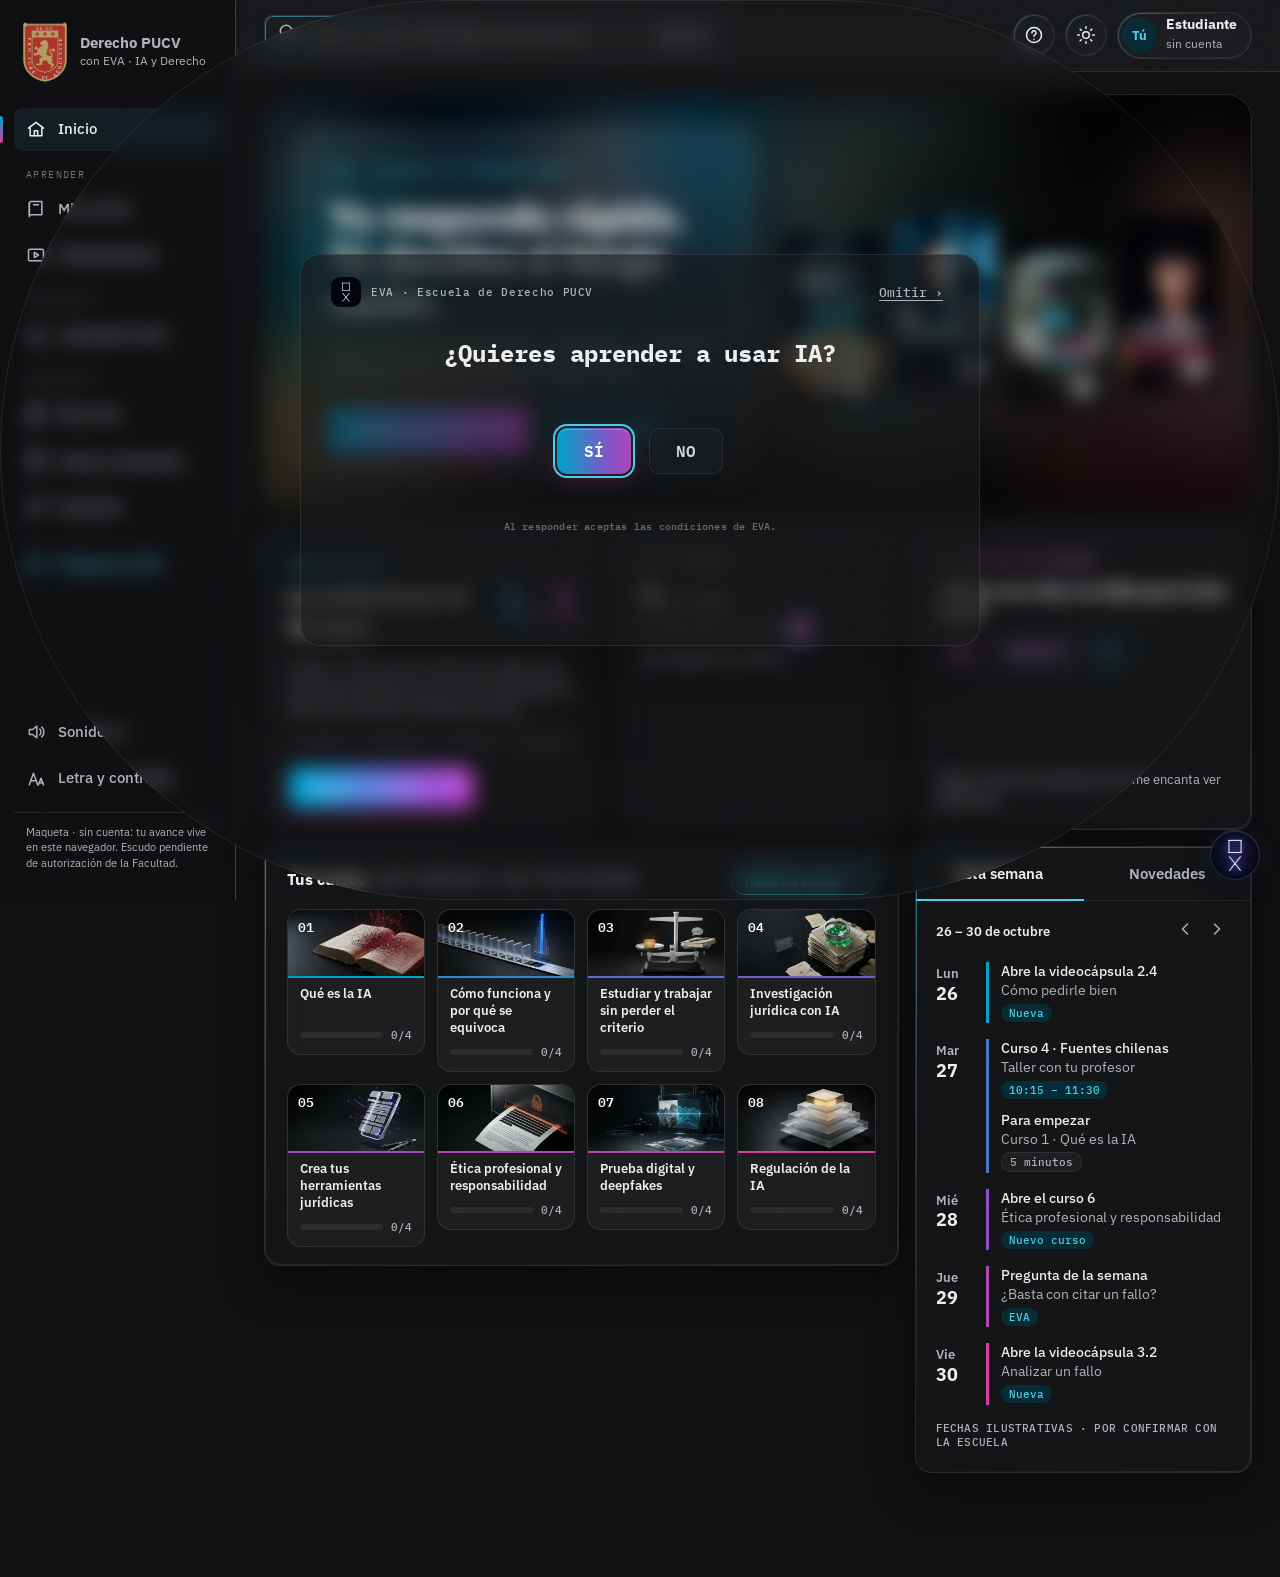
==== index.html @ 6c798682 "Bienvenidas para comparar: galletas y curso recomendado ?bv=galletas: «Aceptar todo» enorme, «Config" ====
<!doctype html>
<html lang="es" data-tema="oscuro">
<head>
<meta charset="utf-8">
<meta name="viewport" content="width=device-width, initial-scale=1">
<title>Derecho PUCV · Panel</title>
<link rel="preconnect" href="https://fonts.googleapis.com">
<link href="https://fonts.googleapis.com/css2?family=IBM+Plex+Sans:wght@400;500;600;700&family=IBM+Plex+Mono:wght@400;500;600&display=swap" rel="stylesheet">
<style>
/* Maqueta «Panel»: la estructura del dashboard de Figma (menú lateral, buscador, tarjetas, pestañas de módulos,
   semanas desplegables y panel de materiales) con la identidad de Derecho PUCV, sin cuentas ni fotos. */
:root {
  --fondo: #f3f3f1; --panel: #fff; --texto: #141414; --texto-2: #5f5f5c; --borde: #e2e1dc; --suave: #f6f6f4;
  --rojo: #a81916; --rojo-suave: #f7e8e7; --rojo-texto: #fff;
  --lateral: #a81916; --lateral-texto: #fff; --lateral-2: rgba(255,255,255,.72); --lateral-activo: rgba(255,255,255,.16);
  --verde: #2d7d46; --ambar: #b7790f; --sombra: 0 1px 2px rgba(0,0,0,.05), 0 2px 10px rgba(0,0,0,.04);
  --r: 10px; color-scheme: light;
  /* Muelles: efectos.js los reemplaza por curvas linear() calculadas; éstas son el respaldo. */
  --m-agil: cubic-bezier(.3,1.3,.5,1); --m-agil-t: .3s;
  --m-normal: cubic-bezier(.25,1.1,.4,1); --m-normal-t: .45s;
  --m-pesado: cubic-bezier(.2,.8,.2,1); --m-pesado-t: .6s;
}
:root[data-tema="oscuro"] {
  --fondo: #000; --panel: #0f0f0f; --texto: #f1f1ef; --texto-2: #a2a29e; --borde: #262624; --suave: #171716;
  --rojo: #e5594e; --rojo-suave: #2a1210; --rojo-texto: #000;
  --lateral: #0a0a0a; --lateral-texto: #f1f1ef; --lateral-2: #9d9d99; --lateral-activo: rgba(229,89,78,.16);
  --verde: #4fae6c; --ambar: #e0a53a; --sombra: none; color-scheme: dark;
}
* { box-sizing: border-box; }
html, body { margin: 0; }
body { background: var(--fondo); color: var(--texto); font: 15px/1.5 'IBM Plex Sans', system-ui, sans-serif; }
button, input { font: inherit; color: inherit; }
button { cursor: pointer; }
.mono { font-family: 'IBM Plex Mono', ui-monospace, monospace; }
:focus-visible { outline: 2px solid var(--rojo); outline-offset: 2px; }

/* ---------- Armazón ---------- */
.app { display: grid; grid-template-columns: 236px minmax(0, 1fr); min-height: 100vh; }
.lateral { position: sticky; top: 0; height: 100vh; background: var(--lateral); color: var(--lateral-texto);
  display: flex; flex-direction: column; padding: 22px 14px 18px; border-right: 1px solid var(--borde); }
.marca { display: flex; align-items: center; gap: 12px; padding: 0 8px 26px; text-decoration: none; color: inherit; }
.marca .esc { width: 46px; height: 60px; perspective: 300px; flex: none; }
.marca .esc svg { width: 100%; height: 100%; transition: transform var(--m-agil-t) var(--m-agil); overflow: visible; }
.marca b { display: block; font-size: 15px; line-height: 1.15; }
.marca span { font-size: 12px; color: var(--lateral-2); }
.trazo { stroke-dasharray: 1; stroke-dashoffset: 1; animation: trazar 1.6s cubic-bezier(.6,.1,.2,1) .1s forwards; }
.cruz-l { opacity: 0; animation: brota .5s ease-out forwards; }
.tren { stroke-dasharray: .07 .93; animation: corre 6s linear infinite; }
.iso-relleno { transform-box: fill-box; transform-origin: center; animation: aparece .7s cubic-bezier(.2,.8,.2,1) .9s both; }
.iso-brillo { animation: barre 8s ease-in-out 2.4s infinite; }
@keyframes aparece { from { opacity: 0; transform: scale(.94); } }
@keyframes barre { 0% { transform: skewX(-18deg) translateX(0); } 22%, 100% { transform: skewX(-18deg) translateX(1600px); } }
@keyframes trazar { to { stroke-dashoffset: 0; } }
@keyframes brota { from { opacity: 0; transform: scale(.4); } to { opacity: 1; transform: none; } }
@keyframes corre { from { stroke-dashoffset: 1; } to { stroke-dashoffset: 0; } }
.menu { list-style: none; margin: 0; padding: 0; display: grid; gap: 4px; }
.menu a { display: flex; align-items: center; gap: 12px; padding: 10px 12px; border-radius: 8px; color: var(--lateral-2);
  text-decoration: none; font-weight: 500; position: relative; transition: background .15s, color .15s; }
.menu a:hover { color: var(--lateral-texto); background: var(--lateral-activo); }
.menu a[aria-current="page"] { color: var(--lateral-texto); background: var(--lateral-activo); }
.menu a[aria-current="page"]::before { content: ''; position: absolute; left: -14px; top: 8px; bottom: 8px; width: 3px; border-radius: 0 3px 3px 0; background: var(--lateral-texto); }
:root[data-tema="oscuro"] .menu a[aria-current="page"]::before { background: var(--rojo); }
.menu svg, .icono { width: 20px; height: 20px; flex: none; }
.lateral .abajo { margin-top: auto; display: grid; gap: 4px; }
.nota-lat { font-size: 11px; line-height: 1.4; color: var(--lateral-2); padding: 12px 12px 0; border-top: 1px solid rgba(255,255,255,.18); margin-top: 8px; }
:root[data-tema="oscuro"] .nota-lat { border-color: var(--borde); }

.cabecera { position: sticky; top: 0; z-index: 5; display: flex; align-items: center; gap: 14px; height: 72px; padding: 0 28px;
  background: var(--panel); border-bottom: 1px solid var(--borde); }
.buscador { flex: 1; max-width: 460px; display: flex; align-items: center; gap: 10px; background: var(--suave);
  border: 1px solid var(--borde); border-radius: 8px; padding: 0 12px; height: 42px; color: var(--texto-2); }
.buscador input { border: 0; background: none; outline: none; flex: 1; min-width: 0; color: var(--texto); }
.buscador kbd { font: 500 11px 'IBM Plex Mono', monospace; border: 1px solid var(--borde); border-radius: 4px; padding: 1px 6px; }
.cabecera .der { margin-left: auto; display: flex; align-items: center; gap: 10px; }
.redondo { width: 42px; height: 42px; border-radius: 50%; border: 1px solid var(--borde); background: var(--panel);
  display: grid; place-items: center; transition: border-color .15s, transform var(--m-agil-t) var(--m-agil); }
.redondo:hover { border-color: var(--texto-2); transform: translateY(-1px); }
.perfil { display: flex; align-items: center; gap: 10px; padding: 4px 14px 4px 4px; border-radius: 999px; border: 1px solid var(--borde); background: var(--panel); }
.perfil .ini { width: 34px; height: 34px; border-radius: 50%; background: var(--rojo-suave); color: var(--rojo); display: grid; place-items: center; font-weight: 700; font-size: 13px; }
.perfil b { display: block; font-size: 14px; line-height: 1.1; }
.perfil small { color: var(--texto-2); font-size: 12px; }
.solo-tel { display: none; }

main { min-width: 0; }
.vista { padding: 22px 28px 32px; }
@keyframes entra { from { opacity: 0; transform: translateY(8px) scale(.96); } }
.titulo { display: flex; align-items: flex-end; gap: 16px; flex-wrap: wrap; margin-bottom: 18px; }
.titulo h1 { margin: 0; font-size: 26px; line-height: 1.2; letter-spacing: -.01em; }
.titulo p { margin: 2px 0 0; color: var(--texto-2); }
.titulo .acciones { margin-left: auto; display: flex; gap: 10px; flex-wrap: wrap; }

.btn { display: inline-flex; align-items: center; gap: 8px; height: 40px; padding: 0 16px; border-radius: 8px; border: 1px solid var(--borde);
  background: var(--panel); font-weight: 600; font-size: 14px; text-decoration: none; color: var(--texto); transition: transform var(--m-agil-t) var(--m-agil), background .15s, border-color .15s; }
.btn:hover { transform: translateY(-1px); border-color: var(--texto-2); }
.btn.lleno { background: var(--rojo); border-color: var(--rojo); color: var(--rojo-texto); }
.btn.suave { background: var(--rojo-suave); border-color: transparent; color: var(--rojo); }
.btn.ancho { width: 100%; justify-content: center; }
.btn .flecha { transition: transform var(--m-agil-t) var(--m-agil); }
.btn:hover .flecha { transform: translateX(3px); }

.caja { background: var(--panel); border: 1px solid var(--borde); border-radius: var(--r); box-shadow: var(--sombra); min-width: 0; }
.caja h2 { margin: 0; font-size: 16px; }
.muestra { font: 500 11px 'IBM Plex Mono', monospace; color: var(--texto-2); letter-spacing: .02em; }

/* ---------- Inicio ---------- */
.tablero { display: grid; gap: 18px; grid-template-columns: repeat(2, minmax(0, 1fr)) minmax(0, 1.45fr) 330px; }
.dato { padding: 16px 20px; display: flex; align-items: center; justify-content: space-between; gap: 12px; }
.dato .n { font-size: 30px; font-weight: 700; line-height: 1.1; font-variant-numeric: tabular-nums; }
.dato .n small { font-size: 16px; color: var(--texto-2); font-weight: 500; }
.dato .l { color: var(--texto-2); font-size: 13px; }
.dato .ic { width: 48px; height: 48px; border-radius: 12px; background: var(--rojo-suave); color: var(--rojo); display: grid; place-items: center; }
.dato .ic svg { width: 24px; height: 24px; }
.sigues { grid-column: 3; grid-row: 1 / 3; padding: 22px 24px; display: grid; grid-template-columns: minmax(0, 1fr) auto; gap: 6px 18px; align-content: start; }
.sigues .eti { font: 600 12px 'IBM Plex Mono', monospace; color: var(--rojo); text-transform: uppercase; letter-spacing: .06em; }
.sigues h2 { font-size: 20px; margin: 2px 0; }
.sigues p { margin: 6px 0 0; color: var(--texto-2); font-size: 14px; grid-column: 1 / -1; }
.sigues .num { grid-column: 2; grid-row: 1 / 3; font: 600 58px/1 'IBM Plex Mono', monospace; color: var(--rojo); letter-spacing: -.04em; align-self: center; }
.pasos-mod { grid-column: 1 / -1; display: flex; gap: 6px; margin: 14px 0 16px; }
.pasos-mod i { flex: 1; height: 6px; border-radius: 3px; background: var(--borde); position: relative; overflow: hidden; }
.pasos-mod i.ok::after, .pasos-mod i.va::after { content: ''; position: absolute; inset: 0; background: var(--rojo); transform-origin: left; animation: llena .8s ease-out both; }
.pasos-mod i.va::after { right: 55%; }
@keyframes llena { from { transform: scaleX(0); } }
.sigues .btn { grid-column: 1 / -1; justify-self: start; }
.avance { grid-column: 1 / 4; padding: 16px 22px 18px; }
.avance header, .semana header { display: flex; align-items: center; gap: 12px; margin-bottom: 14px; }
.selector { margin-left: auto; height: 32px; border-radius: 999px; border: 1px solid var(--rojo); color: var(--rojo); background: none; padding: 0 12px; font-size: 13px; font-weight: 600; }
.barras { list-style: none; margin: 0; padding: 0; display: grid; gap: 7px; }
.barras li { display: grid; grid-template-columns: 26px minmax(0, 1fr) minmax(120px, 1.1fr) 42px; gap: 12px; align-items: center; font-size: 14px; }
.chip-n { width: 24px; height: 24px; border-radius: 6px; display: grid; place-items: center; font: 600 12px 'IBM Plex Mono', monospace; color: #fff; }
.barras .t { white-space: nowrap; overflow: hidden; text-overflow: ellipsis; }
.pista { height: 10px; border-radius: 5px; background: var(--suave); border: 1px solid var(--borde); overflow: hidden; }
.pista b { display: block; height: 100%; width: 0; background: var(--rojo); border-radius: 5px; transition: width var(--m-pesado-t) var(--m-pesado); }
.barras .v { text-align: right; color: var(--texto-2); font: 500 13px 'IBM Plex Mono', monospace; }
.semana { grid-column: 4; grid-row: 1 / 4; padding: 0 0 12px; display: flex; flex-direction: column; }
.pestanas { display: flex; border-bottom: 1px solid var(--borde); position: relative; }
.pestanas button { flex: 1; border: 0; background: none; padding: 16px 8px 14px; font-weight: 600; color: var(--texto-2); }
.pestanas button[aria-selected="true"] { color: var(--texto); }
.pestanas .raya { position: absolute; bottom: -1px; height: 2px; background: var(--rojo); }
.semana header { padding: 14px 20px 0; margin: 0; font-size: 13px; font-weight: 600; }
.semana header .flechas { margin-left: auto; display: flex; gap: 4px; }
.semana header .flechas button { border: 0; background: none; padding: 4px; border-radius: 6px; color: var(--texto-2); }
.dias { list-style: none; margin: 8px 0 0; padding: 0 20px; display: grid; gap: 4px; }
.dias > li { display: grid; grid-template-columns: 40px minmax(0, 1fr); gap: 10px; padding: 6px 0; }
.dias .d { font-weight: 600; font-size: 13px; color: var(--texto-2); padding-top: 2px; }
.dias .d b { display: block; font-size: 18px; color: var(--texto); line-height: 1.1; }
.dias ul { list-style: none; margin: 0; padding: 0 0 0 12px; border-left: 3px solid var(--c, var(--borde)); display: grid; gap: 10px; }
.dias ul p { margin: 0; font-size: 14px; line-height: 1.35; font-weight: 500; }
.pild { display: inline-block; margin-top: 4px; font: 500 11px 'IBM Plex Mono', monospace; padding: 2px 8px; border-radius: 999px; background: var(--rojo-suave); color: var(--rojo); }
.pild.gris { background: var(--suave); color: var(--texto-2); border: 1px solid var(--borde); }
.semana .muestra { padding: 10px 20px 0; margin-top: auto; }

/* ---------- Cursos ---------- */
.barra-herr { display: flex; gap: 10px; flex-wrap: wrap; align-items: center; margin-bottom: 16px; }
.barra-herr .buscador { margin-left: auto; max-width: 300px; background: var(--panel); }
.desplegable { position: relative; }
.lista-cursos { position: absolute; z-index: 9; top: 46px; left: 0; width: min(420px, 86vw); padding: 6px; list-style: none; margin: 0;
  background: var(--panel); border: 1px solid var(--borde); border-radius: var(--r); box-shadow: 0 12px 30px rgba(0,0,0,.14); }
.lista-cursos[hidden] { display: none; }
.lista-cursos button { width: 100%; display: flex; gap: 10px; align-items: center; text-align: left; border: 0; background: none; padding: 8px 10px; border-radius: 6px; font-size: 14px; }
.lista-cursos button:hover, .lista-cursos button[aria-current="true"] { background: var(--suave); }
.progreso { height: 22px; border-radius: 11px; background: var(--borde); overflow: hidden; margin-bottom: 20px; }
.progreso b { display: flex; align-items: center; height: 100%; padding-left: 10px; background: var(--rojo); color: var(--rojo-texto); font: 600 12px 'IBM Plex Mono', monospace;
  min-width: 46px; border-radius: 11px; transition: width var(--m-normal-t) var(--m-normal); }
.curso { display: grid; grid-template-columns: minmax(0, 1fr) 340px; gap: 18px; align-items: start; }
.mods { display: grid; grid-template-columns: repeat(4, minmax(0, 1fr)); gap: 12px; margin-bottom: 14px; }
.mods button { height: 46px; border-radius: 8px; border: 1px solid var(--borde); background: var(--panel); font-weight: 600; color: var(--texto); box-shadow: var(--sombra);
  transition: background .15s, color .15s, transform var(--m-agil-t) var(--m-agil); white-space: nowrap; overflow: hidden; text-overflow: ellipsis; padding: 0 10px; }
.mods button:hover { transform: translateY(-1px); }
.mods button[aria-selected="true"] { background: var(--rojo); border-color: var(--rojo); color: var(--rojo-texto); }
.mods button .hecho { margin-left: 6px; }
.sesiones { display: grid; gap: 12px; }
.sesion { background: var(--panel); border: 1px solid var(--borde); border-radius: var(--r); overflow: hidden; }
.sesion > button { width: 100%; display: flex; align-items: center; gap: 12px; border: 0; background: none; padding: 14px 18px; text-align: left; font-weight: 600; font-size: 15px; }
.sesion > button .ch { margin-left: auto; transition: transform var(--m-agil-t) var(--m-agil); color: var(--texto-2); }
.sesion.abierta > button .ch { transform: rotate(180deg); }
.sesion > button .nro { font: 600 12px 'IBM Plex Mono', monospace; color: var(--texto-2); }
.cuerpo { display: grid; grid-template-rows: 0fr; transition: grid-template-rows var(--m-pesado-t) var(--m-pesado); }
.sesion.abierta .cuerpo { grid-template-rows: 1fr; }
.cuerpo > div { overflow: hidden; }
.cuerpo .in { padding: 4px 18px 18px; border-top: 1px solid var(--borde); opacity: 0; transform: translateY(-8px);
  transition: opacity .15s, transform var(--m-normal-t) var(--m-normal); }
.sesion.abierta .cuerpo .in { opacity: 1; transform: none; transition-delay: .05s; }
.cuerpo h3 { font-size: 14px; margin: 14px 0 4px; }
.cuerpo p, .cuerpo li { font-size: 14px; color: var(--texto); margin: 0; }
.cuerpo ul { margin: 4px 0 0; padding-left: 20px; display: grid; gap: 3px; }
.cuerpo .pie-ses { display: flex; gap: 16px; margin-top: 16px; font-size: 13px; }
.cuerpo .pie-ses a { color: var(--rojo); font-weight: 600; text-decoration: none; display: inline-flex; gap: 6px; align-items: center; }
.lado { position: sticky; top: 92px; }
.lado .cont { padding: 18px 20px 20px; }
.lado h3 { font-size: 14px; margin: 0 0 6px; }
.lado ul { margin: 0 0 16px; padding-left: 18px; font-size: 14px; display: grid; gap: 4px; }
.lado ul a { color: var(--texto); text-decoration: underline; text-decoration-color: var(--rojo); text-underline-offset: 3px; }
.lado .btns { display: grid; gap: 10px; margin-top: 4px; }
.checks { list-style: none; margin: 0; padding: 0; display: grid; gap: 8px; }
.checks label { display: flex; gap: 12px; align-items: flex-start; padding: 10px 12px; border: 1px solid var(--borde); border-radius: 8px; cursor: pointer; font-size: 14px; transition: border-color .15s, background .15s; }
.checks input { appearance: none; width: 20px; height: 20px; border: 2px solid var(--texto-2); border-radius: 5px; flex: none; margin: 1px 0 0; display: grid; place-items: center; transition: background .15s, border-color .15s; }
.checks input:checked { background: var(--rojo); border-color: var(--rojo); }
.checks input:checked::after { content: ''; width: 5px; height: 10px; border: solid var(--rojo-texto); border-width: 0 2px 2px 0; transform: rotate(45deg) translate(-1px, -1px); }
.checks label:has(input:checked) { background: var(--rojo-suave); border-color: transparent; }
.checks input.pulso { animation: pulso var(--m-agil-t) var(--m-agil); }
@keyframes pulso { from { transform: scale(.55); } }
.checks small { display: block; color: var(--texto-2); font-size: 12px; }

/* ---------- Videocápsulas ---------- */
.filtros { display: flex; gap: 8px; flex-wrap: wrap; margin-bottom: 18px; }
.filtros button { height: 34px; padding: 0 14px; border-radius: 999px; border: 1px solid var(--borde); background: var(--panel); font-size: 13px; font-weight: 600; }
.filtros button[aria-pressed="true"] { background: var(--texto); color: var(--fondo); border-color: var(--texto); }
.rejilla { display: grid; grid-template-columns: repeat(auto-fill, minmax(230px, 1fr)); gap: 18px; }
.video { overflow: hidden; transition: transform var(--m-agil-t) var(--m-agil), box-shadow .2s; text-decoration: none; color: inherit; display: block; }
.video:hover { transform: translateY(-3px); box-shadow: 0 10px 24px rgba(0,0,0,.08); }
.mini { aspect-ratio: 16 / 9; background: #121212; color: #fff; position: relative; overflow: hidden; display: grid; place-items: center; }
.mini .gr { position: absolute; inset: 0; background-image: linear-gradient(rgba(255,255,255,.06) 1px, transparent 1px), linear-gradient(90deg, rgba(255,255,255,.06) 1px, transparent 1px); background-size: 22px 22px; }
.mini .k { font: 600 46px/1 'IBM Plex Mono', monospace; letter-spacing: -.04em; position: relative; }
.mini .linea { position: absolute; left: 0; right: 0; bottom: 0; height: 5px; }
.mini .dur { position: absolute; right: 10px; bottom: 12px; font: 500 11px 'IBM Plex Mono', monospace; background: rgba(0,0,0,.6); padding: 1px 6px; border-radius: 4px; }
.mini .play { position: absolute; left: 12px; bottom: 12px; width: 30px; height: 30px; border-radius: 50%; background: #fff; color: #111; display: grid; place-items: center; transition: transform .2s; }
.video:hover .play { transform: scale(1.12); }
.mini .visto { position: absolute; top: 10px; left: 10px; font: 600 11px 'IBM Plex Mono', monospace; background: var(--verde); padding: 2px 8px; border-radius: 999px; }
.video .info { padding: 12px 14px 14px; }
.video .info b { display: block; font-size: 14px; line-height: 1.35; }
.video .info span { font-size: 12px; color: var(--texto-2); }

/* ---------- Docentes ---------- */
.seccion-datos { display: grid; grid-template-columns: repeat(3, minmax(0, 1fr)); gap: 10px; margin-bottom: 16px; }
.seccion-datos div { border: 1px solid var(--borde); border-radius: 8px; padding: 10px 12px; }
.seccion-datos b { display: block; font-size: 22px; line-height: 1.1; }
.seccion-datos span { font-size: 12px; color: var(--texto-2); }
.tabla { width: 100%; border-collapse: collapse; font-size: 13px; }
.tabla th { text-align: left; font-weight: 600; color: var(--texto-2); font-size: 12px; padding: 0 0 6px; }
.tabla td { padding: 8px 0; border-top: 1px solid var(--borde); vertical-align: middle; }
.tabla td + td { padding-left: 12px; }
.tabla .pista { height: 8px; width: 100%; }
.estado { font: 600 11px 'IBM Plex Mono', monospace; padding: 2px 8px; border-radius: 999px; white-space: nowrap; }
.estado.ok { background: rgba(45,125,70,.12); color: var(--verde); }
.estado.lento { background: rgba(183,121,15,.14); color: var(--ambar); }

/* ---------- EVA ---------- */
.chat { display: grid; grid-template-columns: 300px minmax(0, 1fr); height: calc(100vh - 72px - 26px - 40px - 82px); min-height: 520px; overflow: hidden; }
.conv-lista { border-right: 1px solid var(--borde); padding: 16px 12px; overflow: auto; }
.conv-lista h2 { font-size: 13px; color: var(--texto-2); margin: 4px 8px 10px; text-transform: uppercase; letter-spacing: .06em; }
.conv-lista button { width: 100%; text-align: left; border: 0; background: none; padding: 10px; border-radius: 8px; display: grid; grid-template-columns: auto minmax(0, 1fr); gap: 10px; align-items: center; font-size: 14px; }
.conv-lista button:hover, .conv-lista button[aria-current="true"] { background: var(--suave); }
.semaf { width: 10px; height: 10px; border-radius: 50%; }
.conv { display: flex; flex-direction: column; min-width: 0; }
.conv header { display: flex; align-items: center; gap: 12px; padding: 14px 20px; border-bottom: 1px solid var(--borde); }
.eva-sello { width: 40px; height: 40px; border-radius: 10px; background: var(--texto); color: var(--fondo); display: grid; place-items: center; font: 600 13px 'IBM Plex Mono', monospace; letter-spacing: .04em; flex: none; }
.conv header b { display: block; }
.conv header small { color: var(--texto-2); font-size: 12px; }
.conv header .vivo { width: 8px; height: 8px; border-radius: 50%; background: var(--verde); display: inline-block; margin-right: 6px; animation: late 2s ease-in-out infinite; }
@keyframes late { 50% { opacity: .3; } }
.mensajes { flex: 1; overflow: auto; padding: 22px; display: flex; flex-direction: column; gap: 14px; background: var(--suave); }
.msj { max-width: 74%; padding: 12px 16px; border-radius: 14px; font-size: 14px; animation: entra var(--m-agil-t) var(--m-agil); transform-origin: left bottom; }
.msj.yo { transform-origin: right bottom; }
.msj.yo { align-self: flex-end; background: var(--rojo); color: var(--rojo-texto); border-bottom-right-radius: 4px; }
.msj.eva { align-self: flex-start; background: var(--panel); border: 1px solid var(--borde); border-bottom-left-radius: 4px; }
.msj p { margin: 0; }
.veredicto { display: inline-flex; align-items: center; gap: 6px; font: 600 12px 'IBM Plex Mono', monospace; padding: 3px 10px; border-radius: 999px; margin-bottom: 8px; color: #fff; }
.ojo { margin-top: 8px !important; font-size: 13px; color: var(--texto-2); border-top: 1px dashed var(--borde); padding-top: 8px; }
.escribe { display: inline-flex; gap: 4px; }
.escribe i { width: 6px; height: 6px; border-radius: 50%; background: var(--texto-2); animation: late 1s infinite; }
.escribe i:nth-child(2) { animation-delay: .15s; } .escribe i:nth-child(3) { animation-delay: .3s; }
.enviar { display: flex; gap: 10px; padding: 14px 20px; border-top: 1px solid var(--borde); }
.enviar input { flex: 1; min-width: 0; height: 44px; border: 1px solid var(--borde); border-radius: 8px; padding: 0 14px; background: var(--suave); }
.enviar .btn { height: 44px; }

/* ---------- Paletas alternativas del modo claro (?paleta=tinta|noche|marfil|blanco); «vino» es la de siempre ---------- */
:root[data-paleta="tinta"]:not([data-tema="oscuro"]) {
  --fondo: #ecebe8; --texto: #141414; --rojo: #a81916; --rojo-suave: #f5e4e3;
  --lateral: rgba(20,20,22,.95); --lateral-2: rgba(255,255,255,.78); --lateral-activo: rgba(255,255,255,.10);
}
:root[data-paleta="noche"]:not([data-tema="oscuro"]) {
  --fondo: #e8ebf0; --texto: #111827; --texto-2: #4b5563; --rojo: #b3121f; --rojo-suave: #f6e3e5;
  --lateral: rgba(13,28,54,.95); --lateral-2: rgba(255,255,255,.80); --lateral-activo: rgba(255,255,255,.12);
  --panel: rgba(255,255,255,.80);
}
:root[data-paleta="marfil"]:not([data-tema="oscuro"]) {
  --fondo: #f2ede4; --texto: #241b17; --texto-2: #6b5d55; --rojo: #7c1a22; --rojo-suave: #f1e2dc;
  --lateral: rgba(66,16,22,.95); --lateral-2: rgba(255,244,236,.82); --lateral-activo: rgba(255,244,236,.12);
  --panel: rgba(255,252,246,.84); --nav: rgba(255,252,246,.60); --suave: rgba(255,250,242,.55);
}
:root[data-paleta="blanco"]:not([data-tema="oscuro"]) {
  --fondo: #efeeeb; --rojo: #a81916; --rojo-suave: #f6e5e4;
  --lateral: rgba(255,255,255,.70); --lateral-texto: #141414; --lateral-2: #55534f; --lateral-activo: rgba(168,25,22,.08);
}
:root[data-paleta="blanco"]:not([data-tema="oscuro"]) .menu a[aria-current="page"] { color: var(--rojo); }
:root[data-paleta="blanco"]:not([data-tema="oscuro"]) .menu a[aria-current="page"]::before { background: var(--rojo); }
:root[data-paleta="blanco"]:not([data-tema="oscuro"]) .lateral { border-right-color: rgba(0,0,0,.08) !important; }
:root[data-paleta="blanco"]:not([data-tema="oscuro"]) .marca .esc { color: var(--rojo); }
:root[data-paleta="blanco"]:not([data-tema="oscuro"]) .nota-lat { border-color: rgba(0,0,0,.1); }

/* ---------- Bienvenida (primera visita) ---------- */
.bienvenida { position: fixed; inset: 0; z-index: 20; display: grid; place-items: center; padding: 16px; background: rgba(10,10,10,.28);
  -webkit-backdrop-filter: blur(10px) saturate(120%); backdrop-filter: blur(10px) saturate(120%); opacity: 0; transition: opacity .3s; overflow: auto; }
.bienvenida.ver { opacity: 1; }
.bv-caja { width: min(560px, 100%); background: var(--panel); border: 1px solid var(--borde); border-radius: 20px; padding: 34px 36px 28px;
  box-shadow: 0 30px 80px rgba(0,0,0,.25); text-align: center; transform: translateY(14px) scale(.98); transition: transform .4s cubic-bezier(.2,.8,.2,1); position: relative; }
:root[data-estilo="vidrio"] .bv-caja { background-color: var(--panel); background-image: var(--grano); -webkit-backdrop-filter: var(--vidrio); backdrop-filter: var(--vidrio); }
.bienvenida.ver .bv-caja { transform: none; }
.bv-esc { width: 96px; height: 126px; margin: 0 auto 14px; perspective: 400px; }
.bv-esc svg { width: 100%; height: 100%; overflow: visible; animation: gira 6s ease-in-out 2s infinite alternate; }
@keyframes gira { from { transform: rotateY(-14deg); } to { transform: rotateY(14deg); } }
.bv-eti { margin: 0; font-size: 12px; color: var(--rojo); text-transform: uppercase; letter-spacing: .08em; font-weight: 600; }
.bv-caja h1 { margin: 8px 0 10px; font-size: 27px; line-height: 1.2; letter-spacing: -.01em; }
.bv-txt { margin: 0 auto 20px; max-width: 440px; color: var(--texto-2); }
.bv-pasos { list-style: none; padding: 0; margin: 0 0 20px; display: grid; grid-template-columns: repeat(3, 1fr); gap: 10px; text-align: left; }
.bv-pasos li { border: 1px solid var(--borde); background: var(--suave); border-radius: 12px; padding: 12px; font-size: 13px; line-height: 1.35;
  opacity: 0; animation: brota .5s ease-out forwards; }
.bv-pasos li:nth-child(2) { animation-delay: .12s; } .bv-pasos li:nth-child(3) { animation-delay: .24s; }
.bv-pasos b { display: grid; place-items: center; width: 24px; height: 24px; border-radius: 50%; background: var(--rojo); color: var(--rojo-texto); font: 600 12px 'IBM Plex Mono', monospace; margin-bottom: 8px; }
.bv-nombre { display: block; text-align: left; font-size: 14px; font-weight: 600; margin-bottom: 18px; }
.bv-nombre span { font-weight: 400; color: var(--texto-2); font-size: 12px; }
.bv-nombre input { display: block; width: 100%; margin-top: 6px; height: 44px; border-radius: 10px; border: 1px solid var(--borde); background: var(--suave); padding: 0 14px; }
:root[data-estilo="vidrio"][data-tema="claro"] .bv-nombre input, :root:not([data-estilo="vidrio"]) .bv-nombre input { border-color: #d6d4cf; }
.bv-botones { display: flex; gap: 10px; justify-content: center; flex-wrap: wrap; }
.bv-mirar { border-color: transparent !important; background: none !important; color: var(--texto-2); }

/* ---------- Teléfono ---------- */
.abajo-tel { display: none; }
@media (max-width: 1180px) {
  .tablero { grid-template-columns: repeat(2, minmax(0, 1fr)) minmax(0, 1.3fr); }
  .semana { grid-column: 1 / -1; grid-row: auto; }
  .curso { grid-template-columns: minmax(0, 1fr) 300px; }
}
@media (max-width: 860px) {
  .app { grid-template-columns: minmax(0, 1fr); }
  .lateral { display: none; }
  .cabecera { height: 60px; padding: 0 16px; gap: 10px; }
  .cabecera .buscador, .perfil div, .solo-pc { display: none; }
  .solo-tel { display: flex; }
  .marca-tel { display: flex; align-items: center; gap: 10px; font-weight: 700; font-size: 15px; line-height: 1.1; }
  .marca-tel svg { width: 32px; height: 42px; }
  .marca-tel small { display: block; font-weight: 400; font-size: 11px; color: var(--texto-2); }
  .redondo { width: 38px; height: 38px; }
  .perfil { padding: 2px; }
  .vista { padding: 18px 16px 96px; }
  .titulo h1 { font-size: 22px; }
  .titulo .acciones { margin-left: 0; width: 100%; }
  .titulo .acciones .btn { flex: 1; justify-content: center; white-space: nowrap; font-size: 13px; padding: 0 10px; }
  .desplegable { flex: 1 1 100%; }
  .desplegable > .btn { width: 100%; height: auto; min-height: 44px; padding: 8px 12px; text-align: left; }
  .desplegable > .btn .icono:last-child { margin-left: auto; }
  .tablero { grid-template-columns: repeat(2, minmax(0, 1fr)); gap: 12px; }
  .dato { padding: 14px; flex-direction: column-reverse; align-items: flex-start; }
  .dato .ic { width: 38px; height: 38px; }
  .dato .n { font-size: 24px; }
  .sigues, .avance, .semana { grid-column: 1 / -1; grid-row: auto; }
  .sigues { order: -1; }
  .sigues .num { font-size: 44px; }
  .barras li { grid-template-columns: 24px minmax(0, 1fr) 40px; }
  .barras .pista { grid-column: 2 / 4; grid-row: 2; }
  .barras .v { grid-row: 1; grid-column: 3; }
  .curso { grid-template-columns: minmax(0, 1fr); }
  .lado { position: static; }
  .mods { grid-template-columns: repeat(4, minmax(0, 1fr)); gap: 6px; }
  .mods button { height: 40px; font-size: 13px; padding: 0 4px; }
  .mods .largo { display: none; }
  .barra-herr .buscador { display: none; }
  .rejilla { grid-template-columns: repeat(2, minmax(0, 1fr)); gap: 12px; }
  .mini .k { font-size: 30px; }
  .video .info { padding: 10px; }
  .seccion-datos b { font-size: 18px; }
  .chat { grid-template-columns: minmax(0, 1fr); height: auto; min-height: 0; }
  .conv-lista { border-right: 0; border-bottom: 1px solid var(--borde); display: flex; gap: 6px; overflow-x: auto; padding: 10px; }
  .conv-lista h2 { display: none; }
  .conv-lista button { width: auto; flex: none; white-space: nowrap; border: 1px solid var(--borde); border-radius: 999px; padding: 6px 12px; }
  .mensajes { min-height: 340px; }
  .msj { max-width: 90%; }
  .bv-caja { padding: 24px 18px 18px; border-radius: 18px; }
  .bv-caja h1 { font-size: 22px; }
  .bv-esc { width: 64px; height: 84px; margin-bottom: 10px; }
  .bv-txt { font-size: 14px; margin-bottom: 14px; }
  .bv-pasos { grid-template-columns: 1fr; gap: 6px; margin-bottom: 14px; }
  .bv-pasos li { display: flex; gap: 10px; align-items: center; padding: 8px 10px; }
  .bv-pasos b { margin: 0; flex: none; }
  .bv-botones .btn { flex: 1 1 100%; justify-content: center; }
  .abajo-tel { display: grid; grid-template-columns: repeat(5, 1fr); position: fixed; left: 0; right: 0; bottom: 0; z-index: 8;
    background: var(--panel); border-top: 1px solid var(--borde); padding: 6px 4px calc(6px + env(safe-area-inset-bottom)); }
  .abajo-tel a { display: grid; justify-items: center; gap: 2px; font-size: 11px; color: var(--texto-2); text-decoration: none; padding: 4px 0; border-radius: 8px; }
  .abajo-tel a[aria-current="page"] { color: var(--rojo); font-weight: 600; }
}
/* ---------- Ventanas que flotan (ajustes, buscador, constancia, ayuda) ---------- */
.pop { background: var(--panel); border: 1px solid var(--borde); border-radius: 16px; color: var(--texto); box-shadow: 0 24px 60px rgba(0,0,0,.22);
  -webkit-backdrop-filter: blur(30px) saturate(170%); backdrop-filter: blur(30px) saturate(170%); }
:root[data-tema="claro"] .pop { background: rgba(255,252,246,.97); }
:root[data-tema="oscuro"] .pop { background: rgba(20,20,20,.96); }
.perfil { cursor: pointer; }

/* Letra y contraste */
.ajustes-pop { position: fixed; z-index: 30; width: 360px; padding: 16px 20px 18px; }
.ajustes-pop h3 { margin: 0 0 2px; font-size: 16px; }
.ajustes-pop .nota { margin: 0 0 12px; font-size: 13px; color: var(--texto-2); }
.tamanos { display: grid; grid-template-columns: repeat(3, 1fr); gap: 6px; margin-bottom: 4px; }
.tamanos button { height: 40px; border-radius: 10px; border: 1px solid var(--borde); background: var(--suave); font-weight: 600; white-space: nowrap; }
.tamanos button[aria-checked="true"] { background: var(--rojo); border-color: var(--rojo); color: var(--rojo-texto); }
.sw { width: 100%; display: flex; align-items: center; justify-content: space-between; gap: 16px; padding: 12px 0; border: 0; border-bottom: 1px solid var(--linea, var(--borde)); background: none; text-align: left; font-size: 14px; }
.sw small { display: block; color: var(--texto-2); font-size: 12px; }
.sw i { width: 42px; height: 24px; border-radius: 12px; background: rgba(127,127,127,.35); position: relative; flex: none; transition: background .15s; }
.sw i::after { content: ''; position: absolute; top: 3px; left: 3px; width: 18px; height: 18px; border-radius: 50%; background: #fff; box-shadow: 0 1px 3px rgba(0,0,0,.3); transition: left var(--m-agil-t) var(--m-agil); }
.sw[aria-checked="true"] i { background: var(--rojo); } .sw[aria-checked="true"] i::after { left: 21px; }
:root[data-letra="grande"] main { zoom: 1.12; }
:root[data-letra="enorme"] main { zoom: 1.25; }
:root[data-contraste][data-estilo]:not([data-tema="oscuro"]) { --texto: #120c0a; --texto-2: #3b302a; --borde: rgba(36,27,23,.42); --linea: rgba(36,27,23,.3); --panel: #fffdf9; --nav: #fffdf9; }
:root[data-contraste][data-estilo][data-tema="oscuro"] { --texto: #fff; --texto-2: #dcdcd8; --borde: rgba(255,255,255,.42); --linea: rgba(255,255,255,.3); --panel: #0b0b0b; --nav: #0b0b0b; }
:root[data-contraste] :is(.caja, .sesion, .mods button, .btn, .redondo, .perfil, .buscador)::after { display: none; }

/* Buscador */
.resultados { position: absolute; z-index: 30; left: -1px; top: calc(100% + 8px); width: max(100%, 520px); max-height: min(70vh, 560px); overflow: auto; color: var(--texto); }
.r-grupo { padding: 10px 8px 4px; }
.r-grupo h4 { margin: 0 10px 6px; font: 600 11px 'IBM Plex Mono', monospace; letter-spacing: .06em; color: var(--texto-2); text-transform: uppercase; }
.r-fila { display: flex; gap: 12px; align-items: center; padding: 8px 10px; border-radius: 10px; font-size: 14px; cursor: pointer; }
.r-fila[aria-selected="true"] { background: var(--rojo-suave); }
.r-fila small { display: block; color: var(--texto-2); font-size: 12px; line-height: 1.35; }
.r-fila mark { background: none; color: var(--rojo); font-weight: 700; }
.r-ic { width: 34px; height: 32px; border-radius: 8px; display: grid; place-items: center; background: var(--suave); color: var(--rojo); flex: none; font: 600 12px 'IBM Plex Mono', monospace; }
.r-pie { display: flex; gap: 16px; padding: 10px 18px; border-top: 1px solid var(--linea, var(--borde)); font: 500 11px 'IBM Plex Mono', monospace; color: var(--texto-2); }
.r-pie kbd { border: 1px solid var(--borde); border-radius: 4px; padding: 0 5px; margin-right: 4px; font: inherit; }
.r-nada { margin: 0; padding: 16px 18px; font-size: 14px; color: var(--texto-2); }

/* Semana de estudio, filtro del avance, novedades */
.dias-sem { display: flex; gap: 4px; margin-top: 8px; }
.dias-sem i { width: 21px; height: 21px; border-radius: 6px; display: grid; place-items: center; font: 600 10px 'IBM Plex Mono', monospace; font-style: normal; background: rgba(127,127,127,.14); color: var(--texto-2); }
.dias-sem i.on { background: var(--rojo); color: var(--rojo-texto); }
.dias-sem i.hoy { outline: 2px solid var(--rojo); outline-offset: 1px; }
.dato-semana { align-items: flex-start; }
.dato-semana .ic { display: none; }
.lado-video p.muestra { font-size: 11px; }
.sel-caja { margin-left: auto; }
.menu-sel { left: auto; right: 0; top: 40px; width: 200px; }
.barras li[hidden] { display: none; }
.semana header .flechas button:disabled { opacity: .3; cursor: default; }
.novedades { list-style: none; margin: 12px 0 0; padding: 0 20px; display: grid; gap: 14px; }
.novedades li { padding-left: 12px; border-left: 3px solid var(--rojo); }
.novedades p { margin: 0; font-size: 14px; font-weight: 500; } .novedades .sub { color: var(--texto-2); font-weight: 400; }

/* Constancia */
.modal { position: fixed; inset: 0; z-index: 35; display: grid; place-items: center; padding: 16px; overflow: auto;
  background: rgba(10,6,6,.5); -webkit-backdrop-filter: blur(8px); backdrop-filter: blur(8px); }
.const-caja { position: relative; width: min(620px, 100%); padding: 34px 40px 28px; text-align: center; }
.const-caja .cerrar { position: absolute; right: 12px; top: 10px; width: 36px; height: 36px; border: 0; border-radius: 50%; background: none; font-size: 24px; color: var(--texto-2); }
.const-esc { width: 74px; height: 96px; margin: 0 auto 12px; } .const-esc svg { width: 100%; height: 100%; overflow: visible; }
.const-eti { font-size: 12px; font-weight: 600; letter-spacing: .12em; text-transform: uppercase; color: var(--rojo); }
.const-caja h2 { font-size: 30px; margin: 6px 0 2px; letter-spacing: -.01em; }
.const-nombre { display: block; max-width: 320px; margin: 4px auto 10px; font-size: 13px; color: var(--texto-2); }
.const-nombre input { display: block; width: 100%; margin-top: 4px; height: 40px; border-radius: 10px; border: 1px solid var(--borde); background: var(--suave); padding: 0 12px; text-align: center; }
.const-curso { font-size: 17px; margin: 0 0 18px; color: var(--texto-2); } .const-curso b { color: var(--texto); }
.const-datos { display: grid; grid-template-columns: repeat(3, 1fr); gap: 10px; margin: 0 0 18px; }
.const-datos div { background: var(--suave); border: 1px solid var(--borde); border-radius: 12px; padding: 10px; }
.const-datos b { display: block; font: 600 18px 'IBM Plex Mono', monospace; } .const-datos span { font-size: 12px; color: var(--texto-2); }
.const-nota { font-size: 12px; color: var(--texto-2); margin: 0 0 18px; line-height: 1.45; }
.const-bot { display: flex; gap: 10px; justify-content: center; flex-wrap: wrap; }

/* Videocápsula */
.volver { color: var(--texto-2); text-decoration: none; font-size: 14px; }
.reproductor { display: grid; grid-template-columns: minmax(0, 1fr) 330px; gap: 18px; align-items: start; }
.pantalla { position: relative; aspect-ratio: 16 / 9; border-radius: 16px; overflow: hidden; background: #0e0b0b; color: #fff; cursor: pointer; }
.pantalla .gr { position: absolute; inset: 0; background-image: linear-gradient(rgba(255,255,255,.05) 1px, transparent 1px), linear-gradient(90deg, rgba(255,255,255,.05) 1px, transparent 1px); background-size: 32px 32px; }
.pantalla .linea { position: absolute; left: 0; right: 0; top: 0; height: 4px; }
.pantalla .simulado { position: absolute; right: 16px; top: 16px; font-size: 11px; letter-spacing: .08em; padding: 3px 8px; border: 1px solid rgba(255,255,255,.35); border-radius: 999px; color: rgba(255,255,255,.75); }
.pantalla .k { position: absolute; left: 32px; top: 26px; font: 600 64px/1 'IBM Plex Mono', monospace; letter-spacing: -.04em; }
.pantalla .tit { position: absolute; left: 34px; top: 100px; font-size: 22px; font-weight: 600; max-width: 60%; }
.gran-play { position: absolute; left: 50%; top: 50%; width: 76px; height: 76px; margin: -38px 0 0 -38px; border-radius: 50%; border: 0; background: rgba(255,255,255,.95); color: #111;
  display: grid; place-items: center; transition: opacity .2s, transform var(--m-agil-t) var(--m-agil); }
.pantalla:hover .gran-play { transform: scale(1.06); }
.pantalla.rodando .gran-play { opacity: 0; transform: scale(.8); pointer-events: none; }
.pantalla .sub { position: absolute; left: 50%; bottom: 66px; transform: translateX(-50%); width: max-content; max-width: 86%; text-align: center;
  background: rgba(0,0,0,.72); padding: 8px 14px; border-radius: 8px; font-size: 18px; line-height: 1.35; }
.pantalla .ctr { position: absolute; left: 0; right: 0; bottom: 0; padding: 12px 18px 14px; display: flex; align-items: center; gap: 14px;
  background: linear-gradient(transparent, rgba(0,0,0,.7)); font: 500 13px 'IBM Plex Mono', monospace; }
.pantalla .ctr button { color: #fff; }
.pantalla .barra { flex: 1; height: 16px; position: relative; cursor: pointer; }
.pantalla .barra::before { content: ''; position: absolute; left: 0; right: 0; top: 6px; height: 5px; border-radius: 3px; background: rgba(255,255,255,.25); }
.pantalla .barra b { position: absolute; left: 0; top: 6px; height: 5px; width: 0; background: #e5594e; border-radius: 3px; }
.pantalla .barra b::after { content: ''; position: absolute; right: -6px; top: -4px; width: 13px; height: 13px; border-radius: 50%; background: #fff; }
.pantalla .chip { border: 1px solid rgba(255,255,255,.5); border-radius: 5px; padding: 1px 6px; background: none; font: inherit; }
.pantalla .chip[aria-pressed="false"] { opacity: .5; text-decoration: line-through; }
.pantalla .play { width: 30px; height: 30px; display: grid; place-items: center; border-radius: 50%; border: 0; background: #fff; color: #111 !important; flex: none; }
.lado-video { padding: 18px 20px; }
.lado-video h3 { font-size: 14px; margin: 0 0 8px; } .lado-video p { margin: 0; font-size: 14px; color: var(--texto-2); }
.capitulos { list-style: none; margin: 0 0 16px; padding: 0; display: grid; gap: 2px; }
.capitulos button { width: 100%; display: flex; gap: 10px; padding: 7px 8px; border: 0; border-radius: 8px; background: none; text-align: left; font-size: 14px; }
.capitulos button:hover { background: var(--suave); }
.capitulos li.ahora button { background: var(--rojo-suave); font-weight: 600; }
.capitulos span { font: 500 12px 'IBM Plex Mono', monospace; color: var(--texto-2); width: 38px; flex: none; padding-top: 2px; }
.siguiente { display: flex; gap: 12px; align-items: center; margin-top: 14px; padding: 10px; border: 1px solid var(--borde); border-radius: 12px; font-size: 13px; color: inherit; text-decoration: none; }
.siguiente:hover { border-color: var(--texto-2); }
.siguiente .mk { width: 64px; height: 40px; border-radius: 6px; background: #0e0b0b; color: #fff; display: grid; place-items: center; font: 600 15px 'IBM Plex Mono', monospace; flex: none; }
.siguiente small { display: block; color: var(--texto-2); }
.btn:disabled { opacity: .75; cursor: default; transform: none; }

/* Recorrido de ayuda */
.guia { position: fixed; inset: 0; z-index: 32; }
.guia-hueco { position: absolute; border-radius: 18px; box-shadow: 0 0 0 4px var(--rojo), 0 0 0 9999px rgba(10,6,6,.55); pointer-events: none; transition: all var(--m-normal-t) var(--m-normal); }
.guia-caja { position: absolute; width: 340px; padding: 18px 20px; }
.guia-paso { font-size: 11px; font-weight: 600; color: var(--rojo); letter-spacing: .06em; }
.guia-caja h3 { margin: 6px 0 4px; font-size: 17px; } .guia-caja p { margin: 0 0 14px; color: var(--texto-2); font-size: 14px; }
.guia-bot { display: flex; align-items: center; gap: 10px; } .guia-bot .btn { height: 36px; }
.puntos { display: flex; gap: 5px; margin-right: auto; }
.puntos i { width: 7px; height: 7px; border-radius: 50%; background: rgba(127,127,127,.35); } .puntos i.on { background: var(--rojo); width: 18px; border-radius: 4px; }

/* EVA: preguntas sugeridas cuando no sabe */
.eva-chips { display: flex; flex-wrap: wrap; gap: 8px; margin-top: 8px; }
.eva-chips button { border: 1px solid var(--borde); border-radius: 999px; padding: 6px 12px; font-size: 13px; background: var(--panel); text-align: left; }
.eva-chips button:hover { border-color: var(--rojo); color: var(--rojo); }
.aviso .av-accion { pointer-events: auto; margin-left: auto; height: 34px; padding: 0 12px; font-size: 13px; flex: none; }
.aviso:has(.av-accion) { max-width: 460px; }
.aviso:has(.av-accion) b { white-space: nowrap; }

@media (max-width: 860px) {
  .ajustes-pop { left: 12px; right: 12px; bottom: calc(80px + env(safe-area-inset-bottom)); width: auto; }
  .reproductor { grid-template-columns: minmax(0, 1fr); }
  .pantalla .k { font-size: 40px; left: 18px; top: 16px; } .pantalla .tit { font-size: 15px; left: 18px; top: 62px; }
  .pantalla .simulado { top: 12px; right: 12px; font-size: 9px; }
  .gran-play { width: 56px; height: 56px; margin: -28px 0 0 -28px; }
  .pantalla .sub { font-size: 13px; bottom: 48px; } .pantalla .ctr { font-size: 11px; gap: 10px; padding: 8px 12px; } .pantalla .play { width: 26px; height: 26px; }
  .const-caja { padding: 26px 18px 20px; } .const-caja h2 { font-size: 24px; } .const-esc { width: 56px; height: 72px; }
  .const-datos b { font-size: 15px; }
  .guia-caja { left: 12px !important; right: 12px; bottom: calc(84px + env(safe-area-inset-bottom)); top: auto !important; width: auto; }
  .dias-sem i { width: 18px; height: 18px; font-size: 9px; } .dias-sem { gap: 3px; }
  .avance header { flex-wrap: wrap; }
}
@media print {
  body > *:not(#constancia) { display: none !important; }
  #constancia { position: static; background: none; backdrop-filter: none; -webkit-backdrop-filter: none; padding: 0; }
  .const-caja { box-shadow: none; border-color: #ccc; background: #fff !important; color: #111; }
  .const-bot, .const-caja .cerrar, .const-nombre { display: none !important; }
}

/* ---------- Efectos (efectos.js) ---------- */
/* Al presionar, el control se hunde un poco y vuelve con muelle. */
:is(.btn, .redondo, .mods button, .filtros button, .video, .sesion > button, .pestanas button, .lista-cursos button):active { transform: scale(.97); transition-duration: .08s; }
.sesion > button:active, .pestanas button:active { transform: scale(.99); }
.menu a[role="button"] { cursor: pointer; }
.cabecera #sonido-tel { align-items: center; justify-content: center; }
/* Cruces del escudo que saltan al terminar un módulo. */
.chispa { position: fixed; z-index: 30; width: 14px; height: 14px; pointer-events: none; background: #b59a62;
  clip-path: polygon(36% 0, 64% 0, 64% 36%, 100% 36%, 100% 64%, 64% 64%, 64% 100%, 36% 100%, 36% 64%, 0 64%, 0 36%, 36% 36%); }
.chispa.roja { background: var(--rojo); }
/* Avisos: suben desde abajo con muelle; el escudo se traza dentro. */
.avisos { position: fixed; z-index: 25; right: 24px; bottom: 24px; display: grid; gap: 10px; justify-items: end; pointer-events: none; }
.aviso { display: flex; align-items: center; gap: 14px; min-width: 280px; max-width: 360px; padding: 12px 18px 12px 12px; border-radius: 16px;
  background: var(--panel); border: 1px solid var(--borde); box-shadow: 0 18px 40px rgba(0,0,0,.18); color: var(--texto);
  -webkit-backdrop-filter: blur(24px) saturate(170%); backdrop-filter: blur(24px) saturate(170%);
  opacity: 0; transform: translateY(26px) scale(.96); transition: opacity .16s, transform var(--m-normal-t) var(--m-normal); }
.aviso.ver { opacity: 1; transform: none; }
.aviso.sale { opacity: 0; transform: translateY(10px) scale(.98); transition: opacity .2s, transform .25s ease-in; }
.aviso b { display: block; font-size: 15px; }
.aviso div span { font-size: 13px; color: var(--texto-2); }
.av-esc { width: 30px; height: 40px; flex: none; }
.av-esc svg { width: 100%; height: 100%; overflow: visible; }
.aviso .trazo { animation-duration: .7s; }
.aviso .iso-relleno { animation-delay: .35s; }
.aviso .iso-brillo { animation-delay: .8s; }
.aviso.grande { min-width: 320px; padding: 16px 22px 16px 16px; border-color: #b59a62; }
.aviso.grande .av-esc { width: 46px; height: 60px; }
.aviso.grande b { font-size: 17px; }
/* Cambio de tema: el color nuevo se abre en círculo desde el botón (View Transitions). */
:root.vt-tema::view-transition-old(root), :root.vt-tema::view-transition-new(root) { animation: none; mix-blend-mode: normal; }
:root.vt-tema::view-transition-new(root) { z-index: 2; }
.veredicto { display: inline-block; }
@media (max-width: 860px) {
  .avisos { left: 12px; right: 12px; bottom: calc(80px + env(safe-area-inset-bottom)); justify-items: stretch; }
  .aviso, .aviso.grande { min-width: 0; max-width: none; }
}

@media (prefers-reduced-motion: reduce) {
  *, *::before, *::after { animation-duration: .001s !important; animation-iteration-count: 1 !important; transition-duration: .001s !important; }
}
.quieto *, .quieto *::before, .quieto *::after { animation-duration: .001s !important; animation-delay: 0s !important; animation-iteration-count: 1 !important; transition-duration: .001s !important; }

/* ---------- Estilo «vidrio» ----------
   Técnicas: receta Acrylic de Fluent (desenfoque + tinte + grano), regla de Apple Liquid Glass (vidrio claro para la
   navegación, material más opaco para el contenido, sin vidrio sobre vidrio, tinte sólo en la acción principal) y el
   borde de luz del efecto Glass de Figma, cuyo ángulo sigue al puntero. El fondo queda liso. */
:root[data-estilo="vidrio"] {
  --fondo: #ebeae7; --panel: rgba(255,255,255,.82); --nav: rgba(255,255,255,.58); --rojo: #8f1411; --rojo-suave: #f3e3e2; --suave: rgba(255,255,255,.46);
  --borde: rgba(255,255,255,.70); --linea: rgba(20,20,20,.09);
  --sombra: 0 10px 32px rgba(20,20,20,.07), inset 0 1px 0 rgba(255,255,255,.9);
  --lateral: rgba(112,12,12,.95); --lateral-2: rgba(255,255,255,.86);
  --vidrio: blur(22px) saturate(170%); --vidrio-nav: blur(16px) saturate(180%);
  --brillo: rgba(255,255,255,.95); --brillo-2: rgba(255,255,255,.35);
  --grano: url("data:image/svg+xml,%3Csvg xmlns='http://www.w3.org/2000/svg' width='160' height='160'%3E%3Cfilter id='g'%3E%3CfeTurbulence type='fractalNoise' baseFrequency='.85' numOctaves='3' stitchTiles='stitch'/%3E%3CfeColorMatrix values='0 0 0 0 0 0 0 0 0 0 0 0 0 0 0 0 0 0 .05 0'/%3E%3C/filter%3E%3Crect width='100%25' height='100%25' filter='url(%23g)'/%3E%3C/svg%3E");
}
:root[data-estilo="vidrio"][data-tema="oscuro"] {
  --fondo: #050505; --rojo: #e5594e; --rojo-suave: #2a1210; --panel: rgba(24,24,24,.70); --nav: rgba(28,28,28,.46); --suave: rgba(255,255,255,.05);
  --borde: rgba(255,255,255,.10); --linea: rgba(255,255,255,.08);
  --sombra: 0 10px 32px rgba(0,0,0,.45), inset 0 1px 0 rgba(255,255,255,.07);
  --lateral: rgba(14,14,14,.58); --lateral-2: #b4b4b0;
  --brillo: rgba(255,255,255,.30); --brillo-2: rgba(255,255,255,.06);
}
:root[data-estilo="vidrio"] body { background: var(--fondo); }

/* Contenido: material más opaco, con grano. Navegación y controles: vidrio más claro. */
:root[data-estilo="vidrio"] :is(.caja, .sesion, .seccion-datos div, .checks label) {
  -webkit-backdrop-filter: var(--vidrio); backdrop-filter: var(--vidrio); background-image: var(--grano);
}
:root[data-estilo="vidrio"] :is(.cabecera, .lateral, .abajo-tel, .buscador, .redondo, .perfil, .mods button, .filtros button, .btn:not(.lleno):not(.suave)) {
  -webkit-backdrop-filter: var(--vidrio-nav); backdrop-filter: var(--vidrio-nav); background-image: var(--grano);
}
:root[data-estilo="vidrio"] :is(.cabecera, .abajo-tel, .buscador, .redondo, .perfil, .mods button:not([aria-selected="true"]), .filtros button:not([aria-pressed="true"]), .btn:not(.lleno):not(.suave)) { background-color: var(--nav); }
:root[data-estilo="vidrio"] .lateral { background-color: var(--lateral); border-right: 1px solid rgba(255,255,255,.22); }
/* Sin vidrio sobre vidrio: lo que flota encima (el desplegable) es casi opaco. */
:root[data-estilo="vidrio"] .lista-cursos { background: var(--panel); -webkit-backdrop-filter: blur(30px); backdrop-filter: blur(30px); }
:root[data-estilo="vidrio"][data-tema="claro"] .lista-cursos { background: rgba(255,255,255,.94); }
:root[data-estilo="vidrio"] :is(.caja, .sesion, .mods button) { border-radius: 16px; }

/* Borde de luz: un filo de 1 px más brillante del lado de donde viene la luz. */
:root[data-estilo="vidrio"] :is(.caja, .sesion, .mods button, .redondo, .perfil, .buscador):not(.lado) { position: relative; }
:root[data-estilo="vidrio"] :is(.caja, .sesion, .mods button, .redondo, .perfil, .buscador)::after {
  content: ''; position: absolute; inset: 0; border-radius: inherit; padding: 1px; pointer-events: none;
  background: linear-gradient(var(--luz, 135deg), var(--brillo), var(--brillo-2) 35%, transparent 60%, var(--brillo-2));
  -webkit-mask: linear-gradient(#000 0 0) content-box, linear-gradient(#000 0 0); -webkit-mask-composite: xor;
  mask: linear-gradient(#000 0 0) content-box exclude, linear-gradient(#000 0 0);
}
:root[data-estilo="vidrio"] .btn.lleno { box-shadow: 0 6px 18px rgba(143,20,17,.26), inset 0 1px 0 rgba(255,255,255,.28); }
:root[data-estilo="vidrio"] .btn.suave { background: rgba(143,20,17,.09); -webkit-backdrop-filter: var(--vidrio-nav); backdrop-filter: var(--vidrio-nav); }
:root[data-estilo="vidrio"][data-tema="oscuro"] .btn.suave { background: rgba(229,89,78,.14); }
:root[data-estilo="vidrio"] .mensajes { background: transparent; }
:root[data-estilo="vidrio"] :is(.cuerpo .in, .pestanas, .conv header, .enviar, .tabla td, .conv-lista) { border-color: var(--linea); }
:root[data-estilo="vidrio"] .pista { background: rgba(0,0,0,.06); border-color: transparent; }
:root[data-estilo="vidrio"][data-tema="oscuro"] .pista { background: rgba(255,255,255,.07); }
:root[data-estilo="vidrio"] .progreso { background: rgba(0,0,0,.07); }
:root[data-estilo="vidrio"] .pasos-mod i { background: rgba(0,0,0,.08); }
:root[data-estilo="vidrio"][data-tema="oscuro"] .pasos-mod i { background: rgba(255,255,255,.10); }
:root[data-estilo="vidrio"][data-tema="oscuro"] .progreso { background: rgba(255,255,255,.08); }
:root[data-estilo="vidrio"] .mini { background: rgba(14,14,14,.88); }
:root[data-estilo="vidrio"] .dato .ic { background: rgba(143,20,17,.08); }
:root[data-estilo="vidrio"][data-tema="oscuro"] .dato .ic { background: rgba(229,89,78,.12); }
@media (max-width: 860px) {
  :root[data-estilo="vidrio"] { --vidrio: blur(14px) saturate(160%); --vidrio-nav: blur(12px) saturate(170%); }
}

/* Quien pide menos transparencia, o un navegador sin desenfoque, recibe superficies sólidas. */
@media (prefers-reduced-transparency: reduce) {
  :root[data-estilo="vidrio"] { --panel: #fff; --nav: #fff; --suave: #f6f6f4; --borde: #e2e1dc; --lateral: #a81916; }
  :root[data-estilo="vidrio"][data-tema="oscuro"] { --panel: #0f0f0f; --nav: #0f0f0f; --suave: #171716; --borde: #262624; --lateral: #0a0a0a; }
  :root[data-estilo="vidrio"] * { -webkit-backdrop-filter: none !important; backdrop-filter: none !important; }
}
@supports not ((backdrop-filter: blur(1px)) or (-webkit-backdrop-filter: blur(1px))) {
  :root[data-estilo="vidrio"] { --panel: rgba(255,255,255,.94); --nav: rgba(255,255,255,.9); }
  :root[data-estilo="vidrio"][data-tema="oscuro"] { --panel: rgba(18,18,18,.95); --nav: rgba(18,18,18,.92); }
}
</style>
<link rel="stylesheet" href="vitrinas.css">
<link rel="stylesheet" href="laboratorio.css">
<link rel="stylesheet" href="eva-ui.css">
<link rel="stylesheet" href="vitrina.css">
</head>
<body>
<div class="app">
  <aside class="lateral" aria-label="Menú">
    <a class="marca" href="#inicio" aria-label="Derecho PUCV, inicio">
      <span class="esc" id="esc-lat"></span>
      <span><b>Derecho PUCV</b><span>con EVA · IA y Derecho</span></span>
    </a>
    <ul class="menu" id="menu"></ul>
    <div class="abajo">
      <ul class="menu" id="menu-abajo"></ul>
      <p class="nota-lat">Maqueta · sin cuenta: tu avance vive en este navegador. Escudo pendiente de autorización de la Facultad.</p>
    </div>
  </aside>
  <main>
    <header class="cabecera">
      <div class="marca-tel solo-tel" id="marca-tel"></div>
      <label class="buscador"><span id="ic-buscar"></span><input id="buscar" placeholder="Buscar cursos, videocápsulas o términos" aria-label="Buscar"><kbd>Ctrl K</kbd></label>
      <div class="der">
        <button class="redondo solo-pc" id="ayuda" aria-label="Ayuda"></button>
        <button class="redondo solo-tel" id="sonido-tel" aria-label="Apagar sonido y vibración"></button>
        <button class="redondo" id="tema" aria-label="Cambiar a modo oscuro"></button>
        <span class="perfil" title="No hay cuentas: tu nombre se guarda sólo en este navegador">
          <span class="ini">Tú</span>
          <div><b>Estudiante</b><small>sin cuenta</small></div>
        </span>
      </div>
    </header>
    <div id="vista"></div>
  </main>
</div>
<nav class="abajo-tel" id="menu-tel" aria-label="Menú"></nav>
<script src="escudo.js"></script>
<script src="efectos.js"></script>
<script src="eva-ui.js"></script>
<script src="recursos.js"></script>
<script src="laboratorio.js"></script>
<script src="videos-eva.js"></script>
<script src="bienvenidas.js"></script>
<script src="app.js"></script>
</body>
</html>
---- vitrinas.css ----
/* Vitrinas (Mis cursos, Recursos, Guías), menú de ocho secciones y menú «Más» del teléfono. */

/* Menú lateral: una sola marca que se desliza hasta la sección activa (antes, cada enlace tenía la suya). */
.lateral { overflow-y: auto; }
#menu { position: relative; }
.menu a[aria-current="page"]::before { display: none; }
.menu-ind { position: absolute; left: -14px; top: 0; width: 3px; border-radius: 0 3px 3px 0; background: var(--lateral-texto); pointer-events: none;
  transition: transform var(--m-normal-t) var(--m-normal), height var(--m-normal-t) var(--m-normal), opacity .2s; }
:root[data-tema="oscuro"] .menu-ind { background: var(--rojo); }
.menu a { transition: background .15s, color .15s, padding-left var(--m-agil-t) var(--m-agil); }
.menu a:hover:not([aria-current]) { padding-left: 16px; }
@media (max-height: 820px) { .menu a { padding-top: 8px; padding-bottom: 8px; } .marca { padding-bottom: 16px; } }

/* Teléfono: cuatro destinos y «Más». */
.abajo-tel button { display: grid; justify-items: center; gap: 2px; font-size: 11px; color: var(--texto-2); border: 0; background: none; padding: 4px 0; border-radius: 8px; }
.abajo-tel button[aria-expanded="true"] { color: var(--rojo); font-weight: 600; }
.mas-hoja { position: fixed; z-index: 27; left: 10px; right: 10px; bottom: calc(72px + env(safe-area-inset-bottom)); display: grid; gap: 2px; padding: 10px;
  background: var(--panel); border: 1px solid var(--borde); border-radius: 18px; box-shadow: 0 -10px 40px rgba(0,0,0,.18);
  -webkit-backdrop-filter: blur(24px) saturate(170%); backdrop-filter: blur(24px) saturate(170%); }
:root[data-tema="claro"] .mas-hoja { background: rgba(255,252,246,.97); }
:root[data-tema="oscuro"] .mas-hoja { background: rgba(16,16,18,.96); }
.mas-hoja[hidden] { display: none; }
.mas-hoja p { margin: 2px 8px 6px; font-size: 11px; color: var(--texto-2); letter-spacing: .06em; }
.mas-hoja a { display: flex; align-items: center; gap: 12px; padding: 12px 10px; border-radius: 10px; color: var(--texto); text-decoration: none; font-weight: 500; }
.mas-hoja a[aria-current="page"] { background: var(--rojo-suave); color: var(--rojo); }
@media (min-width: 861px) { .mas-hoja { display: none !important; } }

/* Tarjetas */
.vitrina { display: grid; grid-template-columns: repeat(auto-fill, minmax(260px, 1fr)); gap: 18px; }
.tarjeta { display: flex; flex-direction: column; overflow: hidden; color: inherit; text-decoration: none;
  transition: transform var(--m-agil-t) var(--m-agil), box-shadow .2s, border-color .2s; }
.tarjeta[hidden] { display: none; }
a.tarjeta:hover { transform: translateY(-3px); box-shadow: 0 18px 40px rgba(0,0,0,.10); }
a.tarjeta:hover .portada svg { transform: scale(1.04); }
.portada { position: relative; aspect-ratio: 16 / 9; color: var(--c); background: color-mix(in srgb, var(--c) 9%, var(--panel)); overflow: hidden;
  border-bottom: 1px solid color-mix(in srgb, var(--c) 18%, transparent); }
.portada svg { position: absolute; inset: 10% 8% 6% 30%; width: 62%; height: 84%; transition: transform var(--m-normal-t) var(--m-normal); }
.portada .p-num { position: absolute; left: 16px; top: 12px; font-size: 13px; font-weight: 600; letter-spacing: .08em; }
.vista-cursos .portada .p-num { font-size: 34px; letter-spacing: -.03em; top: 10px; }
:root[data-tema="oscuro"] .portada { background: color-mix(in srgb, var(--c) 18%, #0d0d0d); color: color-mix(in srgb, var(--c) 55%, #fff); }
/* Portadas con imagen (Flow): la imagen llena el marco; el número va en blanco sobre una sombra suave arriba a la
   izquierda y una raya fina abajo lleva el color de la tarjeta. Igual en claro y en oscuro. */
.portada.con-img, :root[data-tema="oscuro"] .portada.con-img { background: #0b0b0c; color: #fff; border-bottom: 3px solid var(--c); }
.portada.con-img img { position: absolute; inset: 0; width: 100%; height: 100%; object-fit: cover; transition: transform var(--m-normal-t) var(--m-normal); }
a.tarjeta:hover .portada.con-img img { transform: scale(1.04); }
.portada.con-img::after { content: ''; position: absolute; inset: 0; background: linear-gradient(160deg, rgba(0,0,0,.6), transparent 45%); pointer-events: none; }
.portada.con-img .p-num, .portada.con-img .hecho-lab { z-index: 1; }
.portada.con-img .p-num { color: #fff; }
.t-cuerpo { padding: 14px 18px 16px; display: flex; flex-direction: column; gap: 4px; flex: 1; }
.t-eti { font: 500 11px 'IBM Plex Mono', monospace; color: var(--texto-2); letter-spacing: .03em; }
.tarjeta h2 { margin: 2px 0 0; font-size: 17px; line-height: 1.3; }
.tarjeta p { margin: 0; font-size: 14px; color: var(--texto-2); }
.t-pie { margin-top: auto; padding-top: 12px; display: flex; align-items: center; gap: 8px; flex-wrap: wrap; font-size: 12px; color: var(--texto-2); }
.t-pie .pista { flex: 1; min-width: 80px; height: 6px; }
.t-pie .pista b { transition: none; }
.estado-r { font: 600 11px 'IBM Plex Mono', monospace; padding: 2px 8px; border-radius: 999px; }
.estado-r.en-línea { background: color-mix(in srgb, var(--verde) 14%, transparent); color: var(--verde); }
.estado-r.muestra { background: var(--rojo-suave); color: var(--rojo); }
.estado-r.pendiente { background: rgba(127,127,127,.14); color: var(--texto-2); }
.etq { font-size: 11px; padding: 2px 8px; border-radius: 999px; border: 1px solid var(--borde); }
.tarjeta.sin-enlace { opacity: .78; }
.buscador-cat { min-width: 260px; background: var(--panel); }

/* EVA en vertical: portadas 9:16; el video se abre en una ventana encima de la página (videos-eva.js) */
.reels { margin-bottom: 28px; }
.reels-cab h2 { margin: 0; font-size: 20px; }
.reels-cab p { margin: 2px 0 12px; color: var(--texto-2); font-size: 14px; }
.reels-fila { display: grid; grid-template-columns: repeat(auto-fill, minmax(170px, 220px)); gap: 16px; }
.reel { position: relative; display: block; aspect-ratio: 9 / 16; padding: 0; border: 1px solid var(--borde); border-radius: 14px; overflow: hidden;
  background: #0b0b0c; color: #fff; text-align: left; cursor: pointer; transition: transform var(--m-agil-t) var(--m-agil), box-shadow .2s; }
.reel img { position: absolute; inset: 0; width: 100%; height: 100%; object-fit: cover; transition: transform var(--m-normal-t) var(--m-normal); }
.reel::after { content: ''; position: absolute; inset: 0; background: linear-gradient(180deg, transparent 48%, rgba(0,0,0,.9) 68%, #000); pointer-events: none; }
button.reel:hover { transform: translateY(-3px); box-shadow: 0 18px 40px rgba(0,0,0,.18); }
button.reel:hover img { transform: scale(1.04); }
.reel:focus-visible { outline: 3px solid var(--rojo); outline-offset: 3px; }
.reel-play { position: absolute; left: 50%; top: 46%; translate: -50% -50%; z-index: 1; width: 56px; height: 56px; border-radius: 50%; display: grid; place-items: center;
  background: rgba(255,255,255,.18); border: 1px solid rgba(255,255,255,.7); -webkit-backdrop-filter: blur(6px); backdrop-filter: blur(6px); }
.reel-pie { position: absolute; left: 14px; right: 14px; bottom: 14px; z-index: 1; display: grid; gap: 4px; }
.reel-pie b { font-size: 16px; line-height: 1.25; }
.reel-eti { font-size: 11px; letter-spacing: .1em; color: #6fdbd4; }
.reel.titulada::after { background: linear-gradient(180deg, transparent 80%, rgba(0,0,0,.85)); }
.reel.titulada .reel-play { top: auto; left: auto; right: 12px; bottom: 10px; translate: none; width: 42px; height: 42px; }
.reel.titulada .reel-pie { right: 62px; }
@media (max-width: 860px) {
  .reel.titulada .reel-play { right: 8px; bottom: 8px; width: 34px; height: 34px; }
  .reel.titulada .reel-pie { left: 10px; right: 46px; bottom: 16px; }
  .reel.titulada .reel-eti { font-size: 10px; letter-spacing: .02em; white-space: nowrap; }
}
.reel.pronto { border-style: dashed; background: var(--suave); color: var(--texto-2); cursor: default; }
.reel.pronto::after { display: none; }
.reel.pronto .reel-eti { color: var(--texto-2); }
.reel-modal { background: rgba(0,0,0,.84); }
.reel-caja { position: relative; display: grid; grid-template-columns: auto 300px; gap: 28px; align-items: end; }
.reel-marco { height: min(86vh, 860px); aspect-ratio: 9 / 16; border-radius: 16px; overflow: hidden; background: #000; }
.reel-marco iframe { display: block; width: 100%; height: 100%; border: 0; }
.reel-texto { color: #fff; padding-bottom: 12px; }
.reel-texto h2 { margin: 6px 0 8px; font-size: 24px; line-height: 1.2; }
.reel-texto p { margin: 0 0 14px; color: #c9c9c9; font-size: 15px; }
.reel-texto a { color: #6fdbd4; font-weight: 600; text-decoration: none; }
.reel-caja .cerrar { position: absolute; top: -6px; right: -6px; width: 40px; height: 40px; border-radius: 50%; border: 1px solid rgba(255,255,255,.4);
  background: rgba(0,0,0,.6); color: #fff; font-size: 24px; line-height: 1; }

/* Guías, protocolos y tutoriales: la tarjeta se abre en su lugar */
.guia-t .btn { align-self: flex-start; margin-top: 10px; height: 36px; }
.guia-t.abierta { grid-column: span 2; }
.g-pasos ol { margin: 14px 0 0; padding-left: 20px; display: grid; gap: 8px; font-size: 14px; }
.g-pasos li::marker { color: var(--rojo); font-weight: 700; }
.g-ir { display: flex; flex-wrap: wrap; gap: 8px 16px; align-items: center; margin-top: 14px; padding-top: 12px; border-top: 1px solid var(--linea, var(--borde)); font-size: 13px; }
.g-ir a { color: var(--rojo); font-weight: 600; text-decoration: none; }
.g-copiar { margin-left: auto; display: inline-flex; gap: 6px; align-items: center; border: 1px solid var(--borde); background: none; border-radius: 8px; padding: 5px 10px; font-size: 13px; }

/* Novedades */
.novedades a { color: inherit; text-decoration: none; display: block; }
.novedades .nov-eti { font-size: 11px; color: var(--texto-2); font-weight: 400; letter-spacing: .03em; }
.novedades .nov-muestra { border-left-style: dashed; border-left-color: var(--borde); opacity: .8; }

@media (max-width: 860px) {
  .vitrina { grid-template-columns: minmax(0, 1fr); gap: 14px; }
  .guia-t.abierta { grid-column: auto; }
  .buscador-cat { min-width: 0; width: 100%; }
  .titulo .acciones .buscador-cat { flex: 1; }
  .portada { aspect-ratio: 16 / 7; }
  /* EVA en vertical: dos columnas y un solo «Próximamente»; el video ocupa toda la pantalla */
  .reels-fila { grid-template-columns: repeat(2, minmax(0, 1fr)); gap: 12px; }
  .reel.pronto ~ .reel.pronto { display: none; }
  .reel-modal { padding: 0; }
  .reel-caja { width: 100%; height: 100dvh; grid-template-columns: 1fr; gap: 0; }
  .reel-marco { width: 100%; height: 100%; aspect-ratio: auto; border-radius: 0; }
  .reel-texto { display: none; }
  .reel-caja .cerrar { top: calc(10px + env(safe-area-inset-top)); right: 10px; z-index: 2; }
}
---- laboratorio.css ----
/* EVA Lab y la bienvenida SÍ/NO. El mismo sistema del panel, con un acento tecnológico de EVA: fondo experimental
   azul noche y luz turquesa en las escenas, nunca en la navegación. */
:root { --lab-fondo: #10151d; --lab-luz: #6fdbd4; --lab-eva: #197c78; }
:root[data-tema="oscuro"] { --lab-eva: #4fbcb5; }

.lab-cab { margin-bottom: 22px; max-width: 760px; }
.lab-eti { font-size: 11px; font-weight: 600; letter-spacing: .08em; color: var(--lab-eva); text-transform: uppercase; }
.lab-cab h1 { margin: 8px 0 6px; font-size: 30px; line-height: 1.2; letter-spacing: -.015em; }
.lab-cab p { margin: 0; color: var(--texto-2); font-size: 16px; }
.lab-grid { grid-template-columns: repeat(auto-fill, minmax(300px, 1fr)); }
.lab-portada { --c: var(--lab-luz); background: var(--lab-fondo) !important; color: var(--lab-luz) !important; border-bottom: 0; }
.lab-portada::before { content: ''; position: absolute; inset: 0; background-image: linear-gradient(rgba(111,219,212,.07) 1px, transparent 1px), linear-gradient(90deg, rgba(111,219,212,.07) 1px, transparent 1px); background-size: 20px 20px; }
.lab-portada.con-img { border-bottom: 3px solid var(--lab-luz); }
.lab-portada.con-img::before { display: none; }
.hecho-lab { background: rgba(11,11,12,.6); }
.lab-portada .p-num { font-size: 34px !important; letter-spacing: -.03em; color: #fff; top: 10px !important; }
.hecho-lab { position: absolute; right: 12px; top: 12px; font-size: 10px; letter-spacing: .08em; color: var(--lab-luz); border: 1px solid rgba(111,219,212,.5); border-radius: 999px; padding: 2px 8px; }
.exp-ir { align-self: flex-start; margin-top: 12px; height: 36px; }

/* Experimento */
.exp { max-width: 980px; }
.exp-barra { display: flex; align-items: center; gap: 16px; flex-wrap: wrap; font-size: 13px; color: var(--texto-2); }
.exp-barra .mono { font-size: 12px; }
.exp-omitir { margin-left: auto; border: 0; background: none; color: var(--texto-2); font-size: 13px; text-decoration: underline; text-underline-offset: 3px; }
.exp-t { margin: 8px 0 18px; font-size: 26px; }
.exp-escena { min-height: 420px; }
.exp-eva { display: grid; gap: 10px; margin-top: 16px; max-width: 720px; }
.exp-eva .btn { justify-self: start; }
.eva-dice { display: flex; gap: 12px; align-items: flex-start; }
.eva-dice .eva-mini { width: 34px; height: 34px; border-radius: 10px; }
.eva-dice p { margin: 0; padding: 11px 14px; border-radius: 4px 14px 14px 14px; background: var(--panel); border: 1px solid var(--borde); border-left: 3px solid var(--lab-eva); font-size: 15px; }
.eva-dice.chico p { font-size: 14px; }
.eva-dice.alerta p { border-left-color: var(--rojo); }
.sello-sim { display: inline-block; font-size: 11px; letter-spacing: .06em; color: var(--lab-eva); border: 1px solid currentColor; border-radius: 999px; padding: 2px 10px; margin: 0 0 10px; }
.caso-bot { display: flex; gap: 10px; flex-wrap: wrap; margin-top: 16px; }

/* 01 y bienvenida: SÍ / NO. El SÍ crece con --s; el NO se achica un poco y nunca desaparece. */
.sn { text-align: center; padding: 34px 20px 10px; }
.sn-escena { background: var(--panel); border: 1px solid var(--borde); border-radius: 18px; }
.sn-q { font-size: 22px; line-height: 1.35; margin: 0 auto 26px; max-width: 560px; font-weight: 500; }
.sn-bot { display: flex; justify-content: center; align-items: center; gap: 18px; flex-wrap: wrap; min-height: 110px; }
.sn-bot .btn { --s: 1; height: calc(46px * var(--s)); padding: 0 calc(26px * var(--s)); font-size: calc(16px * var(--s)); border-radius: calc(10px * var(--s));
  transition: height var(--m-normal-t) var(--m-normal), padding var(--m-normal-t) var(--m-normal), font-size var(--m-normal-t) var(--m-normal), border-radius var(--m-normal-t) var(--m-normal), transform var(--m-agil-t) var(--m-agil), box-shadow .3s; }
.sn[data-r] .sn-si { box-shadow: 0 0 0 calc(3px * var(--s)) rgba(124,26,34,.12), 0 10px 24px rgba(124,26,34,.25); }
.sn[data-r="3"] .sn-si { box-shadow: 0 0 0 6px color-mix(in srgb, var(--lab-luz) 35%, transparent), 0 14px 30px rgba(124,26,34,.3); }
.sn-no { opacity: .9; }
.sn-eva { display: grid; justify-items: center; min-height: 64px; margin-top: 18px; }
.sn-eva .eva-dice { text-align: left; }

/* 02: verificación */
.cap { max-width: 560px; border: 1px solid var(--borde); border-radius: 14px; background: var(--panel); overflow: hidden; }
.cap-cab { background: var(--lab-fondo); color: #fff; padding: 16px 18px; display: grid; gap: 2px; }
.cap-cab b { font-size: 18px; } .cap-cab span { font-size: 14px; color: #c9d4dc; }
.cap-grid { display: grid; grid-template-columns: repeat(2, 1fr); gap: 8px; padding: 12px; }
.cap-op { position: relative; display: grid; justify-items: center; gap: 8px; padding: 18px 10px; border: 2px solid var(--borde); border-radius: 10px; background: var(--suave); font-size: 14px; font-weight: 500; color: var(--texto);
  transition: border-color .15s, transform var(--m-agil-t) var(--m-agil); }
.cap-op svg { color: var(--lab-eva); }
.cap-op[aria-pressed="true"] { border-color: var(--lab-eva); background: color-mix(in srgb, var(--lab-luz) 14%, var(--panel)); transform: scale(.97); }
.cap-ok { position: absolute; right: 8px; top: 8px; width: 22px; height: 22px; border-radius: 50%; background: var(--lab-eva); color: #fff; display: none; place-items: center; }
.cap-op[aria-pressed="true"] .cap-ok { display: grid; }
.cap-pie { display: flex; align-items: center; justify-content: space-between; gap: 10px; padding: 10px 12px 12px; border-top: 1px solid var(--linea, var(--borde)); }
.cap-pie .mono { font-size: 10px; color: var(--texto-2); }

/* 03: actualización */
.upd { background: var(--lab-fondo); color: #e6eef3; border-radius: 16px; padding: 34px 32px 26px; max-width: 720px; }
.upd-t { margin: 0; font-size: 22px; font-weight: 600; } .upd-s { margin: 4px 0 22px; color: #9fb0bd; font-size: 14px; }
.upd-barra { height: 8px; border-radius: 4px; background: rgba(255,255,255,.12); overflow: hidden; }
.upd-barra b { display: block; height: 100%; width: 0; background: var(--lab-luz); border-radius: 4px; }
.upd.detenida .upd-barra b { background: #e5a54e; }
.upd-pct { margin: 10px 0 12px; font-size: 13px; color: var(--lab-luz); }
.upd.detenida .upd-pct { color: #e5a54e; }
.upd-log { list-style: none; margin: 0; padding: 0; display: grid; gap: 4px; font-size: 12px; color: #9fb0bd; min-height: 80px; }
.estado-u { font-weight: 600; } .estado-u.ok { color: var(--verde); } .estado-u.alto { color: var(--rojo); }

/* 04: caso */
.caso, .contrato { max-width: 720px; background: var(--panel); border: 1px solid var(--borde); border-radius: 16px; padding: 22px 24px; }
.caso h3, .contrato h3 { margin: 0 0 4px; font-size: 20px; }
.caso-d { margin: 0 0 14px; color: var(--texto-2); font-size: 14px; }
.maquina { display: grid; gap: 4px; background: var(--lab-fondo); color: #e6eef3; border-radius: 12px; padding: 16px 18px; }
.maquina .mono { font-size: 11px; letter-spacing: .08em; color: var(--lab-luz); }
.maquina b { font: 600 28px 'IBM Plex Mono', monospace; letter-spacing: .04em; }
.maquina span:last-child { font-size: 14px; color: #c9d4dc; }
.maquina.firmada { box-shadow: 0 0 0 3px var(--rojo); }
.fundamentos { margin: 16px 0 0; padding-left: 20px; display: grid; gap: 10px; font-size: 14px; }
.chip-f { display: inline-block; margin-left: 8px; font: 600 10px 'IBM Plex Mono', monospace; text-transform: uppercase; letter-spacing: .05em; padding: 2px 8px; border-radius: 999px; background: color-mix(in srgb, var(--ambar) 18%, transparent); color: var(--ambar); }
.chip-f.ok { background: color-mix(in srgb, var(--verde) 16%, transparent); color: var(--verde); }
.chip-f.alto { background: var(--rojo-suave); color: var(--rojo); }

/* 05: contrato */
.clausulas { max-height: 190px; overflow: auto; padding: 14px 16px; border: 1px solid var(--borde); border-radius: 10px; background: var(--suave); font-size: 13px; color: var(--texto-2); transition: max-height var(--m-normal-t) var(--m-normal); }
.clausulas.leyendo { max-height: 320px; color: var(--texto); }
.clausulas p { margin: 0 0 10px; }
.clausulas mark { background: none; color: inherit; transition: background .3s; }
.clausulas mark.brilla { background: color-mix(in srgb, var(--lab-luz) 40%, transparent); color: var(--texto); border-radius: 3px; }

/* 06: expediente digital (sin sellos ni timbres) */
.expediente { max-width: 820px; background: var(--panel); border: 1px solid var(--borde); border-radius: 16px; overflow: hidden; }
.exp-cab { display: flex; flex-wrap: wrap; gap: 6px 18px; padding: 14px 20px; background: var(--lab-fondo); color: #c9d4dc; font-size: 12px; }
.exp-cab b { color: #fff; font-size: 14px; letter-spacing: .06em; width: 100%; }
.declara { display: flex; align-items: center; gap: 12px; padding: 16px 20px 4px; }
.declara p { margin: 0; font-size: 18px; font-style: italic; }
.exp-inst { margin: 6px 20px 10px; color: var(--texto-2); font-size: 14px; }
.fojas { list-style: none; margin: 0; padding: 0 20px 6px; display: grid; gap: 10px; }
.fojas li { display: grid; grid-template-columns: 52px minmax(0, 1fr); gap: 12px; padding: 14px 0; border-top: 1px solid var(--linea, var(--borde)); }
.foja { font-size: 12px; color: var(--texto-2); padding-top: 2px; }
.fojas p { margin: 2px 0 8px; font-size: 14px; color: var(--texto-2); }
.niveles { display: flex; gap: 6px; flex-wrap: wrap; }
.niveles button { border: 1px solid var(--borde); background: var(--suave); border-radius: 999px; padding: 5px 12px; font-size: 13px; }
.niveles button[aria-checked="true"] { background: var(--lab-fondo); color: var(--lab-luz); border-color: var(--lab-fondo); }
.foja-nota { margin: 8px 0 0 !important; font-size: 13px !important; padding: 8px 10px; border-radius: 8px; }
.foja-nota.ok { background: color-mix(in srgb, var(--verde) 12%, transparent); color: var(--texto) !important; }
.foja-nota.revisa { background: var(--rojo-suave); color: var(--texto) !important; }
.expediente > .caso-bot { padding: 0 20px 20px; }

/* Conclusión */
.exp-fin { max-width: 720px; background: var(--panel); border: 1px solid var(--borde); border-radius: 18px; padding: 28px 30px; border-top: 4px solid var(--lab-eva); }
.exp-fin h2 { margin: 6px 0 10px; font-size: 26px; line-height: 1.25; letter-spacing: -.01em; }
.exp-fin > p { margin: 0 0 16px; color: var(--texto-2); font-size: 15px; }
.fin-sub { font-size: 15px !important; color: var(--texto) !important; margin: 0 0 4px !important; }
.fin-pre { font-weight: 600; color: var(--lab-eva) !important; margin: 0 0 4px !important; }
.fin-ir { display: flex; flex-wrap: wrap; gap: 8px 16px; align-items: center; padding: 12px 0; border-top: 1px solid var(--linea, var(--borde)); border-bottom: 1px solid var(--linea, var(--borde)); }
.fin-ir .mono { font-size: 11px; color: var(--texto-2); letter-spacing: .06em; width: 100%; }
.fin-ir a { color: var(--rojo); font-weight: 600; text-decoration: none; font-size: 14px; }

/* Bienvenida en tres etapas */
.bv-grande { width: min(680px, 100%); padding: 22px 30px 30px; }
.bv-top { display: flex; align-items: center; gap: 10px; margin-bottom: 4px; text-align: left; font-size: 11px; color: var(--texto-2); letter-spacing: .06em; }
.bv-top .eva-mini { width: 30px; height: 30px; border-radius: 9px; }
.bv-top .eva-mini .eva-iso { width: 12px; height: 22px; }
.bv-omitir { margin-left: auto; border: 0; background: none; color: var(--texto-2); font-size: 13px; text-decoration: underline; text-underline-offset: 3px; }
.bv-grande .sn { padding: 26px 0 0; }
.bv-grande .sn-q { font-size: 24px; }
.bv-rev { padding: 20px 4px 4px; }
.bv-rev h2 { font-size: 22px; line-height: 1.3; margin: 10px 0 10px; }
.bienvenida .bv-esc { margin-top: 10px; }

@media (max-width: 860px) {
  .lab-cab h1 { font-size: 23px; }
  .lab-grid { grid-template-columns: minmax(0, 1fr); }
  .exp-t { font-size: 21px; margin-bottom: 12px; }
  .exp-escena { min-height: 0; }
  .sn-q, .bv-grande .sn-q { font-size: 19px; }
  .sn-bot { gap: 12px; min-height: 96px; }
  .sn-bot .btn { padding: 0 calc(18px * var(--s)); font-size: calc(15px * var(--s)); height: calc(44px * var(--s)); }
  .cap-grid { gap: 6px; padding: 8px; } .cap-op { padding: 14px 6px; font-size: 13px; }
  .upd { padding: 24px 18px 20px; }
  .caso, .contrato { padding: 18px 16px; }
  .maquina b { font-size: 22px; }
  .fojas li { grid-template-columns: minmax(0, 1fr); gap: 4px; }
  .exp-fin { padding: 22px 18px; } .exp-fin h2 { font-size: 21px; }
  .bv-grande { padding: 18px 18px 22px; }
  .exp-cab { padding: 12px 16px; }
}
---- eva-ui.css ----
/* EVA flotante: botón con el isotipo y panel de sugerencias (eva-ui.js). */
.eva-fab { position: fixed; z-index: 28; right: 24px; bottom: 24px; width: 62px; height: 62px; border-radius: 50%; padding: 0;
  border: 1px solid rgba(255,255,255,.14); background: rgba(3,5,13,.9); display: grid; place-items: center;
  -webkit-backdrop-filter: blur(16px) saturate(160%); backdrop-filter: blur(16px) saturate(160%);
  box-shadow: 0 10px 28px rgba(3,5,13,.28), inset 0 1px 0 rgba(255,255,255,.12);
  transition: transform var(--m-agil-t) var(--m-agil), box-shadow .2s; }
.eva-fab:hover { transform: translateY(-2px); box-shadow: 0 14px 34px rgba(3,5,13,.34), inset 0 1px 0 rgba(255,255,255,.12); }
.eva-fab:active { transform: scale(.95); }
.eva-fab:focus-visible { outline: 2px solid #5a60ff; outline-offset: 3px; }
.eva-fab .eva-iso { position: relative; width: 26px; height: 46px; overflow: visible; filter: drop-shadow(0 0 3px rgba(90,96,255,.9)) drop-shadow(0 0 7px rgba(162,77,255,.45)); }
.eva-iso .pz { transition: transform 450ms cubic-bezier(.65,0,.35,1); }
/* Halo: azul a violeta, como en la marca; respira muy lento y casi no se nota. */
.eva-halo { position: absolute; inset: 9px; border-radius: 50%; background: linear-gradient(90deg, #2a8cff, #5a60ff, #a24dff);
  filter: blur(14px); opacity: .32; animation: eva-respira 5.5s ease-in-out infinite; pointer-events: none; }
@keyframes eva-respira { 50% { opacity: .5; transform: scale(1.08); } }
.eva-fab.abierto .eva-halo { opacity: .55; }
.eva-tip { position: absolute; right: calc(100% + 12px); top: 50%; transform: translate(6px, -50%); white-space: nowrap; pointer-events: none;
  background: var(--panel); color: var(--texto); border: 1px solid var(--borde); border-radius: 999px; padding: 6px 12px; font-size: 13px; font-weight: 600;
  box-shadow: 0 8px 20px rgba(0,0,0,.12); opacity: 0; transition: opacity .15s, transform var(--m-agil-t) var(--m-agil); }
.eva-fab:hover .eva-tip, .eva-fab:focus-visible .eva-tip { opacity: 1; transform: translate(0, -50%); }
.eva-fab.abierto .eva-tip { opacity: 0; }
:root[data-tema="claro"] .eva-tip { background: rgba(255,252,246,.97); }

.eva-panel { position: fixed; z-index: 29; right: 24px; bottom: 100px; width: 380px; max-height: min(620px, calc(100vh - 130px)); overflow: auto;
  transform-origin: calc(100% - 30px) calc(100% + 40px); display: flex; flex-direction: column;
  background: var(--panel); color: var(--texto); border: 1px solid var(--borde); border-radius: 18px; box-shadow: 0 24px 60px rgba(0,0,0,.24);
  -webkit-backdrop-filter: blur(30px) saturate(170%); backdrop-filter: blur(30px) saturate(170%); }
:root[data-tema="claro"] .eva-panel { background: rgba(255,252,246,.96); }
:root[data-tema="oscuro"] .eva-panel { background: rgba(16,16,18,.95); }
.eva-panel[hidden] { display: none; }
.eva-cab { display: flex; align-items: center; gap: 12px; padding: 14px 14px 12px 16px; border-bottom: 1px solid var(--linea, var(--borde)); }
.eva-cab b { display: block; font-size: 16px; letter-spacing: .02em; }
.eva-cab small { color: var(--texto-2); font-size: 12px; }
.eva-mini { width: 36px; height: 36px; border-radius: 10px; background: #03050d; display: grid; place-items: center; flex: none; }
.eva-mini .eva-iso { width: 14px; height: 26px; }
.eva-cerrar { margin-left: auto; width: 34px; height: 34px; border-radius: 50%; border: 0; background: none; font-size: 22px; color: var(--texto-2); }
.eva-cerrar:hover { background: var(--suave); }
.eva-cuerpo { padding: 14px 16px 6px; }
.eva-msj { margin: 0 0 10px; padding: 12px 14px; border-radius: 4px 14px 14px 14px; background: var(--suave); border: 1px solid var(--borde); font-size: 14px; }
.eva-ctx { margin: 0 0 12px; font-size: 13px; color: var(--texto-2); padding-left: 12px; border-left: 2px solid #5a60ff; }
.eva-yo { margin: 6px 0 10px auto; width: fit-content; max-width: 85%; padding: 9px 14px; border-radius: 14px 14px 4px 14px; background: var(--rojo); color: var(--rojo-texto); font-size: 14px; }
.eva-acc { display: grid; gap: 6px; }
.eva-acc button { display: flex; align-items: center; justify-content: space-between; gap: 10px; text-align: left; padding: 10px 12px; border-radius: 10px;
  border: 1px solid var(--borde); background: var(--panel); font-size: 14px; font-weight: 500; transition: border-color .15s, transform var(--m-agil-t) var(--m-agil); }
.eva-acc button:hover { border-color: var(--rojo); }
.eva-acc button:active { transform: scale(.98); }
.eva-acc button span { color: var(--texto-2); font-size: 18px; line-height: 1; }
.eva-acc .eva-destacada { background: var(--rojo-suave); border-color: transparent; color: var(--rojo); font-weight: 600; }
.eva-volver { border: 0; background: none; color: var(--texto-2); font-size: 13px; padding: 0; margin-bottom: 4px; }
.eva-pie { margin: 8px 16px 14px; font-size: 11px; color: var(--texto-2); line-height: 1.4; }

/* Avisos: suben para no chocar con EVA. */
.avisos { bottom: 100px; }
@media (max-width: 860px) {
  .eva-fab { right: 14px; bottom: calc(76px + env(safe-area-inset-bottom)); width: 54px; height: 54px; }
  .eva-fab .eva-iso { width: 22px; height: 40px; }
  .eva-tip { display: none; }
  .eva-panel { left: 10px; right: 10px; width: auto; bottom: calc(140px + env(safe-area-inset-bottom)); max-height: calc(100vh - 220px); }
  .avisos { bottom: calc(142px + env(safe-area-inset-bottom)); }
}
@media (prefers-reduced-motion: reduce) { .eva-halo { animation: none; } }
.quieto .eva-halo { animation: none; }

/* Que lo último de cada pantalla se pueda ver sin quedar bajo EVA. */
.vista { padding-bottom: 104px; }
@media (max-width: 860px) { .vista { padding-bottom: 150px; } }

/* Panel por sección: pestañas, «Estás en», acciones, preguntas y mapa de todas las secciones. */
.eva-pest { display: grid; grid-template-columns: 1fr 1fr; gap: 4px; margin: 10px 14px 0; padding: 3px; border-radius: 10px; background: var(--suave); border: 1px solid var(--borde); }
.eva-pest button { border: 0; background: none; border-radius: 8px; padding: 7px 8px; font-size: 13px; font-weight: 600; color: var(--texto-2); }
.eva-pest button[aria-selected="true"] { background: var(--panel); color: var(--texto); box-shadow: 0 1px 3px rgba(0,0,0,.1); }
.eva-donde { display: flex; align-items: center; gap: 8px; margin: 2px 0 8px; font-size: 16px; color: var(--rojo); }
.eva-donde .mono { font-size: 10px; letter-spacing: .08em; color: var(--texto-2); margin-right: 2px; }
.eva-donde b { color: var(--texto); }
.eva-sub { margin: 14px 0 6px; font-size: 10px; letter-spacing: .08em; color: var(--texto-2); }
.eva-preg { display: flex; flex-wrap: wrap; gap: 6px; }
.eva-preg button { border: 1px solid var(--borde); background: none; border-radius: 999px; padding: 6px 12px; font-size: 13px; text-align: left; color: var(--texto); }
.eva-preg button:hover { border-color: #5a60ff; }
.eva-mapa { display: grid; gap: 6px; }
.eva-mapa button { display: flex; align-items: center; gap: 12px; text-align: left; padding: 10px 12px; border: 1px solid var(--borde); border-radius: 12px; background: var(--panel); color: var(--texto); }
.eva-mapa button:hover { border-color: var(--rojo); }
.eva-mapa button[aria-current="true"] { background: var(--rojo-suave); border-color: transparent; }
.eva-mapa svg { color: var(--rojo); flex: none; }
.eva-mapa b { display: block; font-size: 14px; } .eva-mapa small { display: block; font-size: 12px; color: var(--texto-2); }
.eva-faq p { margin: 0 0 8px; font-size: 13px; color: var(--texto-2); } .eva-faq b { color: var(--texto); }
.eva-cuerpo .eva-acc { margin-bottom: 4px; }
.eva-cuerpo > .eva-acc + .eva-sub { margin-top: 12px; }
---- vitrina.css ----
/* «Vitrina» (28-10-2026): vidrio oscuro por defecto y el Inicio con EVA y sus videos arriba. Se carga al final:
   deshacer el cambio es quitar este archivo.
   Paleta (segunda versión, 28-10 noche): la identidad del sitio es la de la IA, cian y magenta vivos, y la Escuela queda
   en su escudo. Radix Colors 3.0 (radix-ui.com/colors), paleta probada con contraste medido: neutros Slate; acento Cyan
   (lo de EVA, enlaces, bordes) y Pink (el magenta); Purple sólo como puente del degradado. Paso 9 = color sólido, paso
   11 = texto legible sobre el fondo, paso 3 = fondo tenue. Sin burdeo, rojo, verde ni azul intermedio fuera del escudo. */
:root { --cian: #107d98; --magenta: #c2298a; }                                                                   /* claro: cyan 11, pink 11 */
:root[data-estilo="vidrio"][data-tema="oscuro"] {
  --fondo: #111113; --panel: rgba(24,25,27,.62); --nav: rgba(33,34,37,.5); --suave: rgba(255,255,255,.04);   /* slate 1, 2, 3 */
  --borde: rgba(255,255,255,.09); --linea: rgba(255,255,255,.07); --texto: #edeef0; --texto-2: #b0b4ba;      /* slate 12, 11 */
  --lateral: rgba(17,17,19,.82); --lateral-2: #b0b4ba; --lateral-texto: #edeef0; --lateral-activo: rgba(76,204,230,.08);
  --cian: #4ccce6; --magenta: #ff8dcc;                                                                         /* cyan 11, pink 11 */
  --rojo: #4ccce6; --rojo-suave: #082c36; --rojo-texto: #fff;                                                   /* cyan 11 y 3 */
  --sombra: 0 18px 40px rgba(0,0,0,.4), inset 0 1px 0 rgba(255,255,255,.06);
  --brillo: rgba(76,204,230,.55); --brillo-2: rgba(255,141,204,.16);                                            /* filo de luz */
  --lab-luz: #4ccce6; --lab-eva: #4ccce6;
}
/* Claro: blanco y gris de Slate, sin burdeo; el menú es vidrio claro. */
:root[data-estilo="vidrio"][data-tema="claro"] {
  --fondo: #f0f0f3; --panel: rgba(255,255,255,.74); --nav: rgba(255,255,255,.6); --texto: #1c2024; --texto-2: #60646c;   /* slate 3, 12, 11 */
  --lateral: rgba(252,252,253,.86); --lateral-texto: #1c2024; --lateral-2: #60646c; --lateral-activo: rgba(16,125,152,.08);
  --rojo: #107d98; --rojo-suave: #def7f9; --rojo-texto: #fff;                                                   /* cyan 11 y 3 */
  --brillo: rgba(0,162,199,.45); --brillo-2: rgba(214,64,159,.12);
}
:root[data-estilo="vidrio"][data-tema="claro"] .lateral { border-right-color: rgba(0,0,0,.08); }
:root[data-tema="claro"] .menu a[aria-current="page"] { color: #1c2024; }
/* Los rótulos de los videos toman el cian de EVA. */
.reel-eti, .reel-texto a { color: var(--cian); }

/* ---------- Acento: el degradado cian → magenta ----------
   Va sólo en lo que se pulsa o avanza: botón principal, barras, marca del menú, días y el número de «Sigues en».
   Sobre el paso 9 de Radix el texto va en blanco, como recomienda la paleta. */
:root { --grad: linear-gradient(90deg, #00a2c7 0%, #8e4ec6 55%, #d6409f 100%); }                               /* cyan, purple, pink 9 */
.btn.lleno, .escaparate .btn.lleno { background: var(--grad); background-size: 140% 100%; color: #fff; border-color: transparent;
  box-shadow: 0 8px 24px rgba(214,64,159,.22), inset 0 1px 0 rgba(255,255,255,.22); transition: background-position .5s, transform var(--m-agil-t) var(--m-agil); }
.btn.lleno:hover { background-position: 100% 0; }
.pista b, .barra b, .pasos-mod i.ok::after, .pasos-mod i.va::after { background: var(--grad); background-size: 300px 100%; }
.menu-ind, :root[data-tema="oscuro"] .menu-ind { background: linear-gradient(180deg, #00a2c7, #d6409f); }
.dias-sem i.on { background: var(--grad); background-size: 220px 100%; color: #fff; border-color: transparent; }
.dias-sem i.on:nth-child(2) { background-position: -30px 0; } .dias-sem i.on:nth-child(3) { background-position: -60px 0; }
.dias-sem i.on:nth-child(4) { background-position: -90px 0; } .dias-sem i.on:nth-child(5) { background-position: -120px 0; }
.dias-sem i.on:nth-child(6) { background-position: -150px 0; } .dias-sem i.on:nth-child(7) { background-position: -180px 0; }
.sigues .num { background: var(--grad); -webkit-background-clip: text; background-clip: text; color: transparent; }
.selector { border-color: var(--rojo); color: var(--rojo); }

/* ---------- Menú en verbos ---------- */
.menu .menu-grupo { padding: 12px 12px 2px; font-size: 10px; letter-spacing: .14em; text-transform: uppercase; color: var(--lateral-2); opacity: .6; }
.menu .menu-grupo:empty { padding: 6px 0 0; }
.menu a.menu-eva { color: var(--cian); }
@media (max-height: 820px) { .menu .menu-grupo { padding-top: 8px; } }

/* ---------- EVA flotante: más chico, para que no tape las tarjetas ---------- */
.eva-fab { width: 50px; height: 50px; right: 20px; bottom: 20px; }
.eva-fab .eva-iso { width: 20px; height: 36px; }
@media (max-width: 860px) { .eva-fab { width: 44px; height: 44px; right: 12px; bottom: calc(76px + env(safe-area-inset-bottom)); } .eva-fab .eva-iso { width: 18px; height: 32px; } }

/* ---------- Línea de EVA bajo el título de cada sección ---------- */
.eva-linea { margin: 8px 0 0 !important; font-size: 14px; color: var(--texto-2); display: flex; gap: 10px; align-items: baseline; }
.eva-linea .mono { font-size: 11px; font-weight: 600; letter-spacing: .12em; color: var(--cian); flex: none; }

/* ---------- Inicio: la vitrina ---------- */
.escaparate { position: relative; isolation: isolate; display: grid; grid-template-columns: minmax(0, 1.05fr) minmax(0, 1fr); gap: 28px; align-items: center;
  padding: 30px; margin-bottom: 18px; border-radius: 26px; overflow: hidden; border: 1px solid rgba(255,255,255,.09); background: #111113; color: #edeef0; }
.vit-fondo { position: absolute; inset: -40px; z-index: -1; display: grid; grid-template-columns: repeat(4, 1fr); transform: scale(1.1);
  filter: blur(42px) saturate(140%) brightness(.45); }
.vit-fondo img { width: 100%; height: 100%; object-fit: cover; }
.vit-texto { padding: 32px 32px 28px; border-radius: 20px; border: 1px solid rgba(255,255,255,.12);
  background: linear-gradient(180deg, rgba(255,255,255,.08), rgba(255,255,255,.03));
  -webkit-backdrop-filter: blur(26px) saturate(160%); backdrop-filter: blur(26px) saturate(160%);
  box-shadow: inset 0 1px 0 rgba(255,255,255,.08), 0 30px 60px rgba(0,0,0,.35); }
.vit-eti { font-size: 11px; font-weight: 500; letter-spacing: .12em; text-transform: uppercase; color: #4ccce6; }
.escaparate h1 { margin: 14px 0 12px; font-size: clamp(30px, 3.1vw, 44px); line-height: 1.08; letter-spacing: -.02em; }
.escaparate p { margin: 0 0 24px; color: #b0b4ba; font-size: 16px; max-width: 470px; }
.vit-acc { display: flex; flex-wrap: wrap; gap: 10px; }
.vit-acc .btn { height: 46px; padding: 0 20px; font-size: 15px; }
.vit-eva { display: inline-flex; align-items: center; gap: 8px; border: 1px solid #12677e !important; color: #4ccce6 !important; background: rgba(8,44,54,.6) !important; font-weight: 600; }   /* cyan 7, 11, 3 */
.vit-reels { display: grid; grid-template-columns: repeat(4, minmax(0, 1fr)); gap: 12px; }
.vit-reel:nth-child(odd) { transform: translateY(18px); }
.vit-reel:nth-child(odd):hover { transform: translateY(14px); }
.vit-reel::after { display: none; }
.vit-reel .reel-play { top: auto; left: auto; right: 8px; bottom: 8px; translate: none; width: 32px; height: 32px; }

/* ---------- Inicio: tres cajas y los cursos ---------- */
.tablero-v { display: grid; gap: 16px; grid-template-columns: minmax(0, 1.2fr) minmax(0, 1fr) minmax(0, 1.2fr); align-items: start; }
.tablero-v > .caja { grid-column: auto; grid-row: auto; }
.tablero-v .sigues { align-self: stretch; }
.tablero-v .sigues .num { font-size: 46px; }
.eti-v { display: block; font-size: 11px; font-weight: 500; letter-spacing: .12em; text-transform: uppercase; color: var(--texto-2); }
.eti-v.cian { color: var(--cian); }
.delega .eti-v.cian { color: var(--magenta); }
.tablero-v .dato-semana { align-self: stretch; padding: 20px 22px; }
.tablero-v .dato-semana .n { margin-top: 8px; }
.tablero-v .dato-semana .l { margin-top: 10px; }
.delega { align-self: stretch; padding: 20px 22px; display: flex; flex-direction: column; gap: 10px; }
.delega h2 { margin: 0; font-size: 18px; line-height: 1.3; }
.veredictos { display: flex; gap: 8px; flex-wrap: wrap; }
.ver { font: 500 13px 'IBM Plex Mono', monospace; padding: 6px 14px; border-radius: 999px; border: 1px solid var(--borde); background: none; cursor: pointer;
  transition: background .2s, transform var(--m-agil-t) var(--m-agil); }
.ver:hover { transform: translateY(-1px); }
.ver.no { color: #ff8dcc; border-color: #833869; } .ver.no[aria-pressed="true"] { background: #37172f; }   /* pink 11, 7, 3 */
.ver.dep { color: #d19dff; border-color: #664282; } .ver.dep[aria-pressed="true"] { background: #301c3b; }   /* purple 11, 7, 3 */
.ver.si { color: #4ccce6; border-color: #12677e; } .ver.si[aria-pressed="true"] { background: #082c36; }   /* cyan 11, 7, 3 */
:root[data-tema="claro"] .ver.no { color: #c2298a; } :root[data-tema="claro"] .ver.dep { color: #8145b5; } :root[data-tema="claro"] .ver.si { color: #107d98; }
.del-eva { margin: auto 0 0; font-size: 13px; color: var(--texto-2); }
.del-eva b { color: var(--cian); font-weight: 600; }
.del-eva a { color: var(--cian); font-weight: 600; text-decoration: none; white-space: nowrap; }
.tablero-v .avance { grid-column: 1 / 3; }
.tablero-v .semana { grid-column: 3; }
.tablero-v .barras { grid-template-columns: repeat(4, minmax(0, 1fr)); gap: 12px; }
.tablero-v .barras li { display: block; }
.tablero-v .barras li[hidden] { display: none; }
.tablero-v .barras a { position: relative; display: grid; grid-template-columns: minmax(0, 1fr) auto; align-items: center; gap: 8px; padding-bottom: 12px;
  border-radius: 14px; overflow: hidden; border: 1px solid var(--borde); background: var(--suave); color: inherit; text-decoration: none;
  transition: transform var(--m-agil-t) var(--m-agil), border-color .2s; }
.tablero-v .barras a:hover { transform: translateY(-2px); border-color: rgba(255,255,255,.2); }
.tablero-v .barras img { grid-column: 1 / -1; width: 100%; aspect-ratio: 16 / 8; object-fit: cover; display: block; border-bottom: 2px solid var(--c); background: #0b0b0c; }
.tablero-v .barras .cur-n { position: absolute; left: 10px; top: 8px; color: #fff; font-size: 13px; font-weight: 600; text-shadow: 0 1px 6px rgba(0,0,0,.7); }
.tablero-v .barras .t { grid-column: 1 / -1; padding: 0 12px; font-size: 13px; font-weight: 600; line-height: 1.3; white-space: normal; min-height: 34px; }
.tablero-v .barras .pista { margin-left: 12px; height: 6px; }
.tablero-v .barras .v { padding-right: 12px; font-size: 11px; }

@media (max-width: 1180px) {
  .escaparate { grid-template-columns: 1fr; }
  .tablero-v { grid-template-columns: repeat(2, minmax(0, 1fr)); }
  .tablero-v .delega { grid-column: 1 / -1; }
  .tablero-v .avance, .tablero-v .semana { grid-column: 1 / -1; }
}
@media (max-width: 860px) {
  .escaparate { padding: 14px; gap: 16px; border-radius: 22px; }
  .vit-texto { padding: 22px 18px; }
  .escaparate p { font-size: 15px; margin-bottom: 18px; }
  .vit-reels { display: flex; overflow-x: auto; scroll-snap-type: x mandatory; gap: 10px; scrollbar-width: none; }
  .vit-reel { flex: 0 0 38%; scroll-snap-align: start; transform: none !important; }
  .tablero-v { grid-template-columns: 1fr; }
  .tablero-v .barras { grid-template-columns: repeat(2, minmax(0, 1fr)); gap: 10px; }
  .eva-linea { font-size: 13px; }
}

/* Restos del rojo anterior escritos a mano en index.html: pasan al acento nuevo. */
:root[data-estilo="vidrio"] .btn.lleno { box-shadow: 0 8px 24px rgba(214,64,159,.22), inset 0 1px 0 rgba(255,255,255,.22); }
:root[data-estilo="vidrio"][data-tema="oscuro"] .btn.suave { background: #082c36; color: #4ccce6; }   /* cyan 3 y 11 */
:root[data-estilo="vidrio"][data-tema="oscuro"] .dato .ic { background: #082c36; }
.pantalla .barra b { background: var(--grad); }

/* Indicadores que eran verdes y ámbar («En línea», «Vista», «A tiempo», «Va lento»): pasan al cian y al magenta. */
:root[data-estilo="vidrio"][data-tema="oscuro"] { --verde: #4ccce6; --ambar: #ff8dcc; }   /* cyan 11, pink 11 */
:root[data-estilo="vidrio"][data-tema="claro"] { --verde: #107d98; --ambar: #c2298a; }
.estado.ok { background: color-mix(in srgb, var(--verde) 14%, transparent); }
.estado.lento { background: color-mix(in srgb, var(--ambar) 14%, transparent); }
.mini .visto { color: #06070b; }

/* Bienvenida: la letra chica bajo los botones y su revelación cuando se dice SÍ sin dudar. */
.sn-letra { margin: 14px 0 0; font-size: 10px; color: var(--texto-2); opacity: .55; letter-spacing: .02em; }
.bv-letra blockquote { margin: 6px 0 14px; padding: 16px 18px; border-radius: 14px; border: 1px solid rgba(255,141,204,.3); background: rgba(55,23,47,.45);
  font-size: 17px; line-height: 1.5; color: var(--texto); text-align: left; }
:root[data-tema="claro"] .bv-letra blockquote { background: #fee9f5; border-color: rgba(194,41,138,.3); }
.bv-letra .fin-sub { color: var(--magenta) !important; font-weight: 600; }

/* Bienvenidas para comparar (bienvenidas.js): galletas y curso recomendado. */
.gal, .rec { padding: 18px 6px 6px; text-align: center; }
.gal-t { margin: 0 0 6px; font-size: 22px; font-weight: 600; line-height: 1.3; }
.gal-s { margin: 0 auto 22px; max-width: 420px; color: var(--texto-2); font-size: 14px; }
.gal-bot { display: flex; flex-direction: column; align-items: center; gap: 10px; }
.gal-bot .btn.lleno { height: 54px; padding: 0 44px; font-size: 17px; }
.gal-conf { border: 0; background: none; padding: 4px; font-size: 11px; color: var(--texto-2); opacity: .6; text-decoration: underline; cursor: pointer; }
.gal-opc { list-style: none; margin: 8px 0 20px; padding: 0; display: grid; gap: 8px; text-align: left; }
.gal-opc li { display: flex; align-items: center; justify-content: space-between; gap: 14px; padding: 12px 14px; border-radius: 12px; border: 1px solid var(--borde); background: var(--suave); font-size: 14px; }
.gal-sw { flex: none; width: 44px; height: 26px; border-radius: 999px; border: 0; padding: 3px; background: rgba(255,255,255,.14); cursor: pointer; transition: background .2s; }
.gal-sw i { display: block; width: 20px; height: 20px; border-radius: 50%; background: #fff; transition: transform .2s; }
.gal-sw[aria-checked="true"] { background: var(--grad); }
.gal-sw[aria-checked="true"] i { transform: translateX(18px); }
.gal-sw[disabled] { opacity: .5; cursor: not-allowed; }
:root[data-tema="claro"] .gal-sw { background: rgba(0,0,0,.14); }
.gal-lista { list-style: none; margin: 8px auto 6px; padding: 0; display: grid; gap: 6px; max-width: 360px; text-align: left; }
.gal-lista li { display: flex; align-items: center; gap: 8px; padding: 8px 12px; border-radius: 10px; border: 1px solid rgba(255,141,204,.3); background: rgba(55,23,47,.4); font-size: 14px; }
.gal-lista li .icono { color: var(--magenta); }
:root[data-tema="claro"] .gal-lista li { background: #fee9f5; }
.rec-eti { margin: 0 0 12px; font-size: 11px; letter-spacing: .14em; text-transform: uppercase; color: var(--cian); }
.rec-card { display: grid; grid-template-columns: 180px 1fr; gap: 16px; align-items: center; text-align: left; padding: 12px; border-radius: 16px; border: 1px solid var(--borde); background: var(--suave); margin: 0 auto 20px; max-width: 540px; }
.rec-card img { width: 100%; aspect-ratio: 16 / 10; object-fit: cover; border-radius: 10px; display: block; }
.rec-card > div { display: grid; gap: 4px; }
.rec-card .mono { font-size: 11px; color: var(--texto-2); }
.rec-card b { font-size: 18px; line-height: 1.25; }
.rec-est { color: #ffca16; letter-spacing: .1em; } .rec-est em { color: var(--texto); font-style: normal; letter-spacing: 0; font-weight: 600; margin-left: 4px; }
.rec-dato { font-size: 13px; color: var(--magenta); font-weight: 500; }
@media (max-width: 860px) { .rec-card { grid-template-columns: 1fr; } .gal-t { font-size: 19px; } }
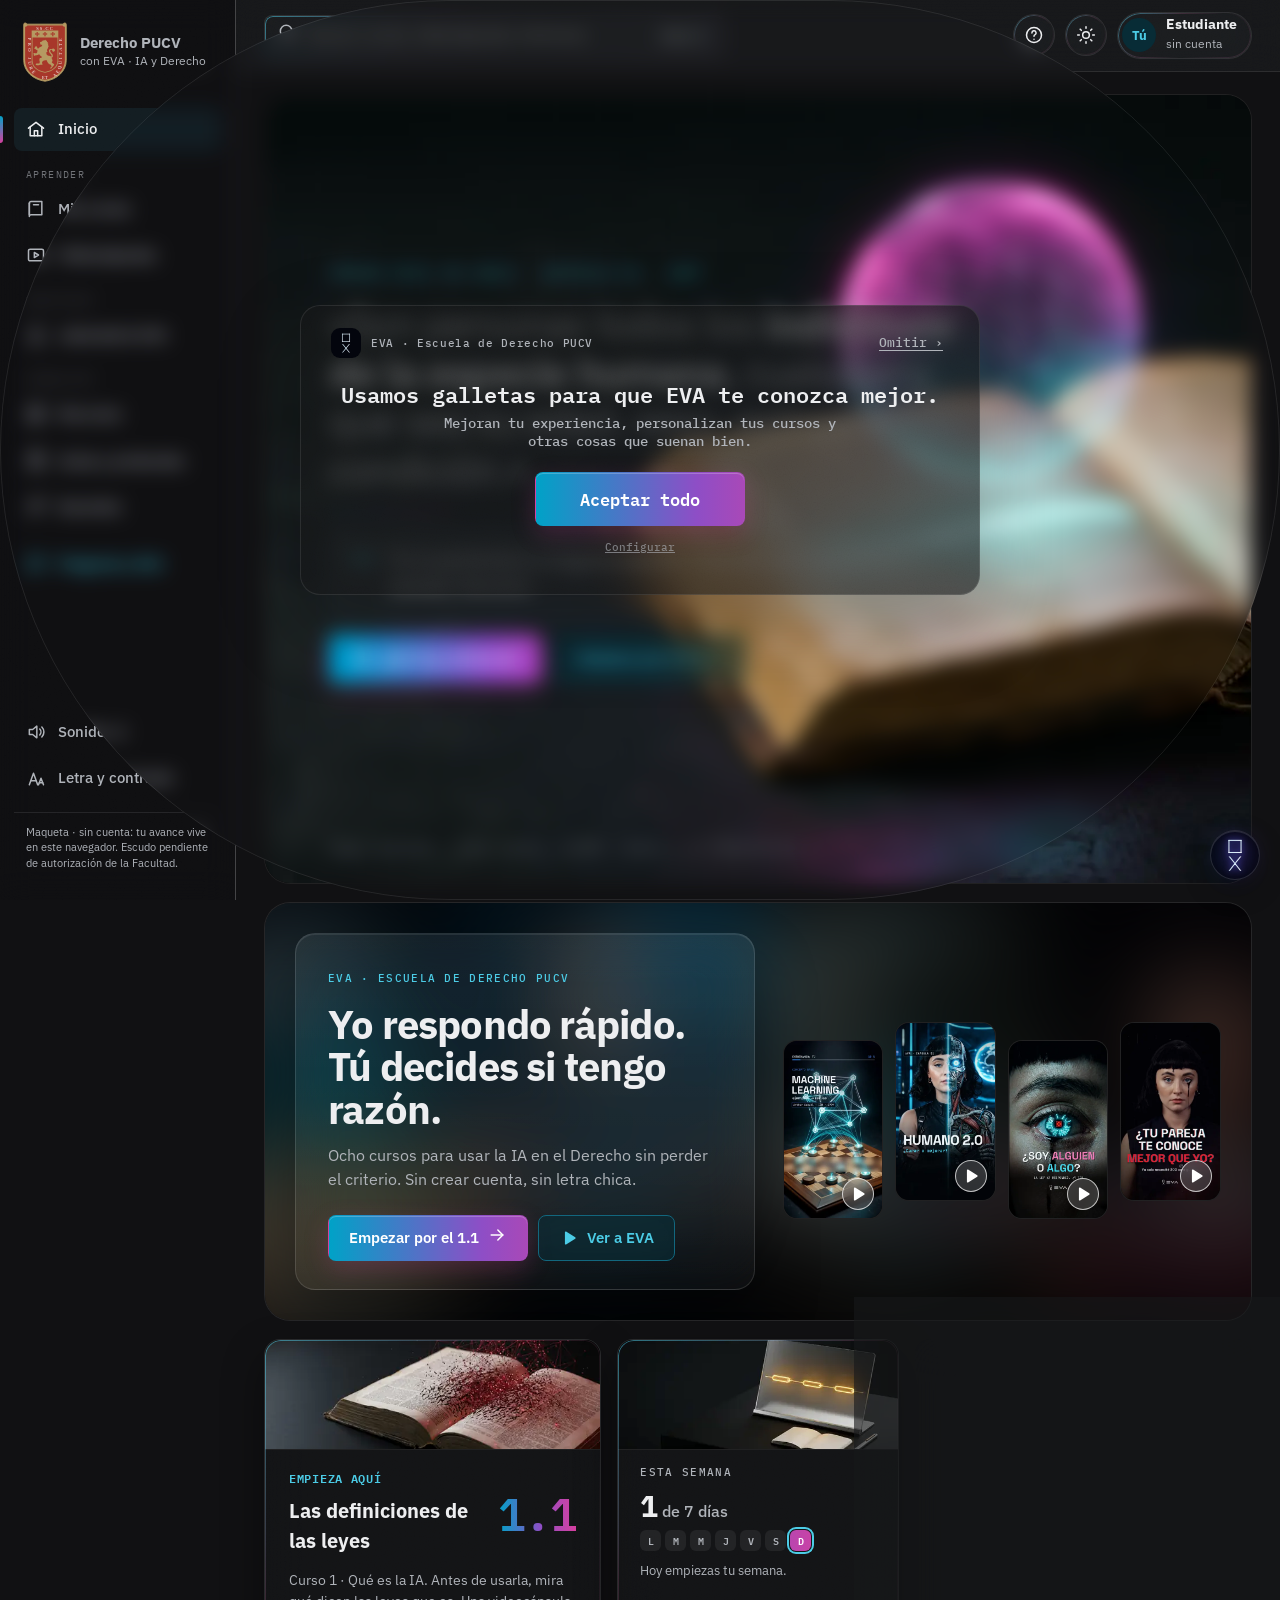
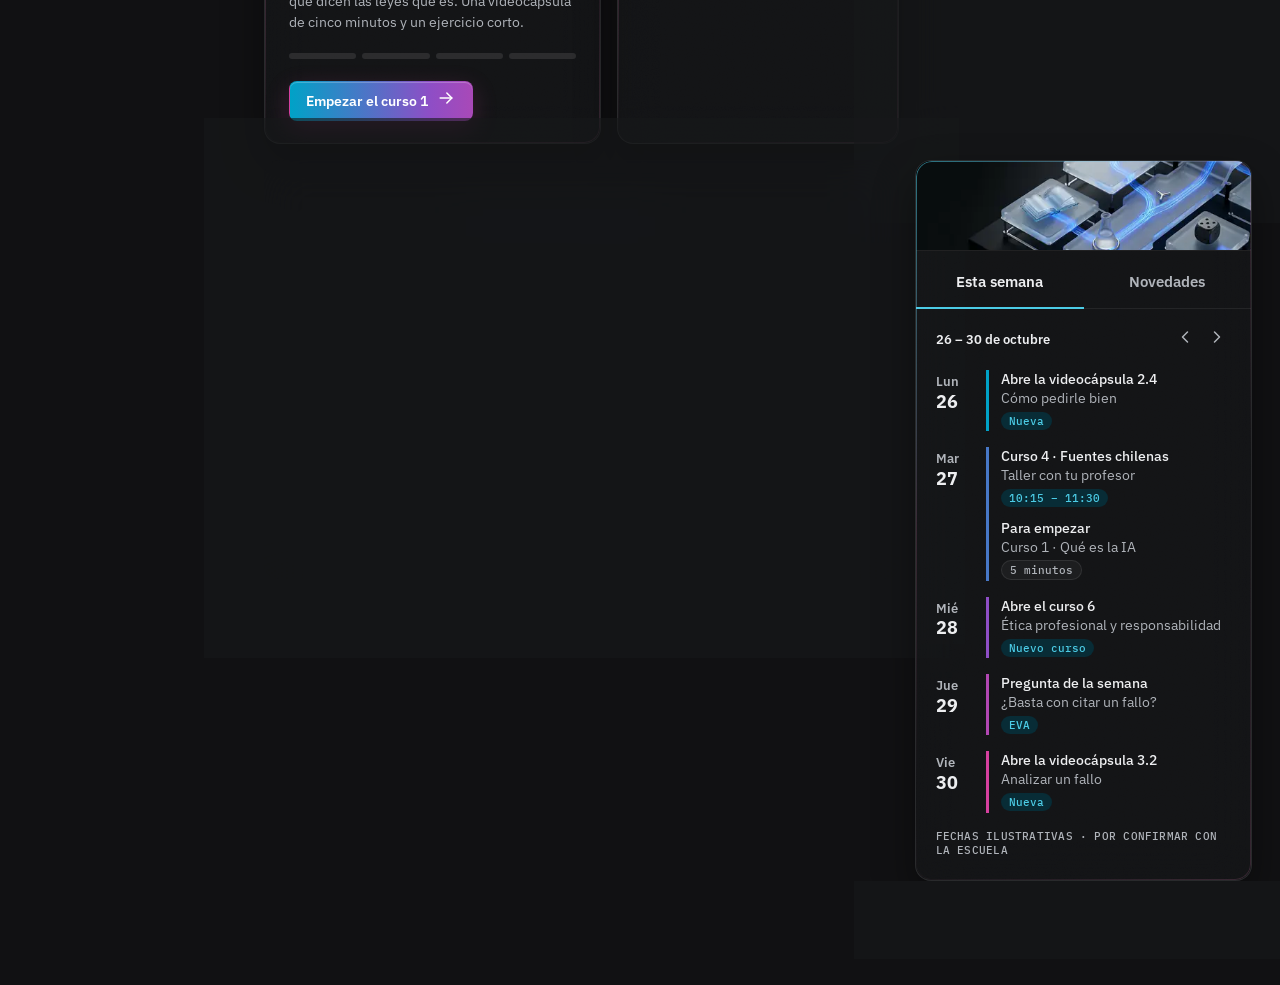
==== commit 986080ad: "EVA en pausa con árbol de decisión, portada «Artículo 55», Docentes en blanco e imágenes en el Inici" ====
--- a/index.html
+++ b/index.html
@@ -678,11 +678,13 @@
 <nav class="abajo-tel" id="menu-tel" aria-label="Menú"></nav>
 <script src="escudo.js"></script>
 <script src="efectos.js"></script>
+<script src="arbol-eva.js"></script>
 <script src="eva-ui.js"></script>
 <script src="recursos.js"></script>
 <script src="laboratorio.js"></script>
 <script src="videos-eva.js"></script>
 <script src="bienvenidas.js"></script>
+<script src="docentes-blanco.js"></script>
 <script src="app.js"></script>
 </body>
 </html>
--- a/vitrina.css
+++ b/vitrina.css
@@ -184,3 +184,138 @@
 .rec-est { color: #ffca16; letter-spacing: .1em; } .rec-est em { color: var(--texto); font-style: normal; letter-spacing: 0; font-weight: 600; margin-left: 4px; }
 .rec-dato { font-size: 13px; color: var(--magenta); font-weight: 500; }
 @media (max-width: 860px) { .rec-card { grid-template-columns: 1fr; } .gal-t { font-size: 19px; } }
+
+/* ---------- Mis cursos: EVA ACADEMY destacado (recursos.js → destacadoAcademy) ---------- */
+.destacado { position: relative; isolation: isolate; display: grid; grid-template-columns: 230px minmax(0, 1fr); gap: 34px; align-items: center;
+  padding: 26px; margin-bottom: 30px; border-radius: 24px; overflow: hidden; border: 1px solid rgba(255,255,255,.1); background: #111113; color: #edeef0; }
+.dest-fondo { position: absolute; inset: -60px; z-index: -1; filter: blur(60px) saturate(150%) brightness(.4); }
+.dest-fondo img { width: 100%; height: 100%; object-fit: cover; }
+.dest-portada { display: block; aspect-ratio: 9 / 16; border-radius: 16px; overflow: hidden; border: 1px solid rgba(255,255,255,.14);
+  box-shadow: 0 30px 60px rgba(0,0,0,.45); transition: transform var(--m-agil-t) var(--m-agil); }
+.dest-portada:hover { transform: translateY(-3px) rotate(-.6deg); }
+.dest-portada img { width: 100%; height: 100%; object-fit: cover; display: block; }
+.dest-texto { padding: 30px 30px 26px; border-radius: 20px; border: 1px solid rgba(255,255,255,.12);
+  background: linear-gradient(180deg, rgba(255,255,255,.08), rgba(255,255,255,.03));
+  -webkit-backdrop-filter: blur(26px) saturate(160%); backdrop-filter: blur(26px) saturate(160%); }
+.dest-eti { font-size: 11px; letter-spacing: .14em; text-transform: uppercase; color: #4ccce6; }
+.destacado h2 { margin: 10px 0 10px; font-size: clamp(26px, 2.6vw, 38px); line-height: 1.1; letter-spacing: -.02em; }
+.destacado p { margin: 0 0 16px; color: #b0b4ba; font-size: 15px; max-width: 620px; }
+.dest-chips { list-style: none; margin: 0 0 22px; padding: 0; display: flex; flex-wrap: wrap; gap: 8px; }
+.dest-chips li { font: 500 12px 'IBM Plex Mono', monospace; padding: 4px 10px; border-radius: 999px; border: 1px solid rgba(255,255,255,.14); color: #edeef0; }
+.dest-acc { display: flex; flex-wrap: wrap; gap: 10px; }
+.dest-acc .btn { height: 46px; padding: 0 20px; font-size: 15px; }
+.dest-sec { border: 1px solid #12677e !important; color: #4ccce6 !important; background: rgba(8,44,54,.55) !important; font-weight: 600; }
+.cat-sub { margin: 0 0 14px; font-size: 18px; }
+@media (max-width: 860px) {
+  .destacado { grid-template-columns: 1fr; padding: 16px; gap: 16px; justify-items: center; }
+  .dest-portada { width: 42%; }
+  .dest-texto { padding: 22px 18px; width: 100%; }
+}
+
+/* ---------- EVA en modo pausa (eva-ui.js + arbol-eva.js) ----------
+   Al abrir EVA, el sitio queda detrás de un vidrio oscuro y desenfocado, quieto; EVA aparece al centro y guía una
+   decisión paso a paso. Se cierra con la X, con Esc o tocando el vidrio. */
+.eva-velo { position: fixed; inset: 0; z-index: 27; background: rgba(8,9,12,.55);
+  -webkit-backdrop-filter: blur(14px) saturate(120%); backdrop-filter: blur(14px) saturate(120%); animation: velo .35s ease both; }
+:root[data-tema="claro"] .eva-velo { background: rgba(240,240,243,.5); }
+.eva-velo[hidden] { display: none; }
+@keyframes velo { from { opacity: 0; } }
+:root.eva-pausa .app *, :root.eva-pausa .cabecera * { animation-play-state: paused !important; }
+:root.eva-pausa .eva-fab { z-index: 30; }
+.eva-panel { z-index: 29; left: 50%; right: auto; top: 50%; bottom: auto; transform: translate(-50%, -50%); width: min(560px, calc(100vw - 32px));
+  max-height: min(720px, calc(100vh - 48px)); transform-origin: center; border-radius: 22px;
+  box-shadow: 0 40px 90px rgba(0,0,0,.5), 0 0 0 1px rgba(76,204,230,.12); }
+:root[data-tema="oscuro"] .eva-panel { background: rgba(24,25,27,.86); }
+.eva-pest { grid-template-columns: repeat(3, 1fr); }
+/* Árbol de decisión */
+.arb { padding-bottom: 14px; }
+.arb-migas { display: flex; flex-wrap: wrap; align-items: center; gap: 4px; margin: 0 0 12px; font-size: 12px; }
+.arb-migas button { border: 0; background: none; padding: 2px 4px; color: var(--cian); font-size: 12px; cursor: pointer; border-radius: 6px; }
+.arb-migas button:hover { background: var(--suave); }
+.arb-migas span { color: var(--texto-2); }
+.arb-paso { margin: 14px 0 4px; font-size: 11px; letter-spacing: .14em; color: var(--texto-2); }
+.arb-q { margin: 0 0 16px; font-size: 21px; line-height: 1.3; font-weight: 600; letter-spacing: -.01em; }
+.arb-ops { display: grid; gap: 8px; }
+.arb-ops button { display: flex; align-items: center; justify-content: space-between; gap: 12px; padding: 14px 16px; border-radius: 14px; text-align: left;
+  border: 1px solid var(--borde); background: var(--suave); color: var(--texto); font-size: 15px; font-weight: 500; cursor: pointer;
+  transition: border-color .2s, transform var(--m-agil-t) var(--m-agil), background .2s; }
+.arb-ops button:hover, .arb-ops button:focus-visible { border-color: var(--cian); background: color-mix(in srgb, var(--cian) 8%, transparent); transform: translateX(3px); }
+.arb-ops button span { color: var(--cian); font-size: 20px; }
+.arb-fin { display: grid; gap: 8px; margin-top: 8px; }
+.arb-fin h3 { margin: 0 0 4px; font-size: 22px; letter-spacing: -.01em; }
+.arb-ver { justify-self: start; font: 600 12px "IBM Plex Mono", monospace; padding: 4px 12px; border-radius: 999px; border: 1px solid; }
+.arb-ver.no { color: #ff8dcc; border-color: #833869; background: #37172f; }
+.arb-ver.dep { color: #d19dff; border-color: #664282; background: #301c3b; }
+.arb-ver.si { color: #4ccce6; border-color: #12677e; background: #082c36; }
+:root[data-tema="claro"] .arb-ver.no { color: #c2298a; background: #fee9f5; }
+:root[data-tema="claro"] .arb-ver.dep { color: #8145b5; background: #f7edfe; }
+:root[data-tema="claro"] .arb-ver.si { color: #107d98; background: #def7f9; }
+.arb-revisa { margin: 0 0 6px; padding-left: 18px; display: grid; gap: 4px; font-size: 14px; }
+.arb-revisa li::marker { color: var(--cian); }
+.arb-reini { justify-self: start; border: 0; background: none; padding: 6px 0; color: var(--texto-2); font-size: 13px; cursor: pointer; }
+.arb-reini:hover { color: var(--cian); }
+@media (max-width: 860px) {
+  .eva-panel { top: auto; bottom: 0; left: 0; right: 0; transform: none; width: 100%; max-height: 88vh; border-radius: 22px 22px 0 0; }
+  .arb-q { font-size: 19px; }
+}
+
+/* ---------- Inicio: cada tarjeta con su imagen de cabecera ---------- */
+.con-cab { overflow: hidden; }
+.cab-img { margin: -20px -22px 14px; height: 110px; overflow: hidden; border-bottom: 1px solid var(--borde); background: #0b0b0c; }
+.cab-img img { width: 100%; height: 100%; object-fit: cover; display: block; transition: transform var(--m-normal-t) var(--m-normal); }
+.con-cab:hover .cab-img img { transform: scale(1.04); }
+.sigues.con-cab .cab-img { grid-column: 1 / -1; margin: -22px -24px 12px; }
+.semana.con-cab .cab-img { margin: 0 0 4px; height: 90px; }
+.tablero-v .dato-semana.con-cab { display: block; }
+
+/* ---------- Docentes en blanco: plano de la sección (docentes-blanco.js) ---------- */
+.doc-plano { display: grid; grid-template-columns: repeat(2, minmax(0, 1fr)); gap: 16px; }
+.doc-bloque { position: relative; min-height: 180px; padding: 22px 24px; border-radius: 18px; border: 1.5px dashed rgba(76,204,230,.35);
+  background: repeating-linear-gradient(135deg, rgba(255,255,255,.015) 0 12px, transparent 12px 24px); display: flex; flex-direction: column; gap: 6px; }
+:root[data-tema="claro"] .doc-bloque { border-color: rgba(16,125,152,.35); background: repeating-linear-gradient(135deg, rgba(0,0,0,.02) 0 12px, transparent 12px 24px); }
+.doc-bloque.ancho { grid-column: 1 / -1; min-height: 200px; }
+.doc-n { font-size: 12px; color: var(--cian); letter-spacing: .1em; }
+.doc-bloque h2 { margin: 0; font-size: 19px; }
+.doc-bloque p { margin: 0; color: var(--texto-2); font-size: 14px; max-width: 520px; }
+.doc-lineas { margin-top: auto; display: grid; gap: 8px; padding-top: 16px; }
+.doc-lineas i { display: block; height: 8px; border-radius: 4px; background: rgba(255,255,255,.06); }
+:root[data-tema="claro"] .doc-lineas i { background: rgba(0,0,0,.06); }
+.doc-lineas i:nth-child(2) { width: 80%; } .doc-lineas i:nth-child(3) { width: 55%; }
+@media (max-width: 860px) { .doc-plano { grid-template-columns: 1fr; } .doc-bloque.ancho { grid-column: auto; } .cab-img { height: 96px; } }
+.sigues.con-cab .num { grid-row: 2 / 4; } .sigues.con-cab .eti { grid-row: 2; grid-column: 1; } .sigues.con-cab h2 { grid-row: 3; grid-column: 1; }
+
+/* ---------- Inicio: portada «Artículo 55» ---------- */
+.portada55 { position: relative; isolation: isolate; min-height: calc(100vh - 110px); margin-bottom: 18px; border-radius: 26px; overflow: hidden;
+  border: 1px solid rgba(255,255,255,.09); background: #0b0b0c; color: #edeef0; display: flex; align-items: center; }
+.p55-fondo { position: absolute; inset: 0; z-index: -1; width: 100%; height: 100%; object-fit: cover; object-position: 70% 50%; }
+.portada55::before { content: ''; position: absolute; inset: 0; z-index: -1; background: linear-gradient(90deg, rgba(11,11,12,.92) 0%, rgba(11,11,12,.7) 40%, transparent 70%); }
+.p55-texto { position: relative; padding: 56px 64px 88px; max-width: 760px; display: flex; flex-direction: column; gap: 18px; }
+.p55-eti { font-size: 12px; letter-spacing: .16em; text-transform: uppercase; color: #4ccce6; }
+.portada55 blockquote { margin: 0; font: 300 clamp(28px, 3.2vw, 48px)/1.18 'IBM Plex Sans', sans-serif; letter-spacing: -.02em; }
+.portada55 blockquote b { font-weight: 600; }
+.p55-linea { display: block; height: 1px; width: 120px; background: var(--grad); }
+.p55-eva { display: flex; gap: 14px; align-items: flex-start; padding: 16px 20px; border-radius: 16px; max-width: 600px;
+  border: 1px solid rgba(76,204,230,.22); background: linear-gradient(180deg, rgba(255,255,255,.07), rgba(255,255,255,.02));
+  -webkit-backdrop-filter: blur(22px); backdrop-filter: blur(22px); }
+.p55-eva b { font-size: 11px; letter-spacing: .14em; color: #4ccce6; padding-top: 4px; }
+.p55-eva p { margin: 0; font-size: 18px; line-height: 1.45; }
+.p55-acc { display: flex; flex-wrap: wrap; gap: 12px; }
+.p55-acc .btn { height: 48px; padding: 0 22px; font-size: 15px; display: inline-flex; align-items: center; gap: 8px; }
+.p55-sec { border: 1px solid #12677e !important; color: #4ccce6 !important; background: rgba(8,44,54,.55) !important; font-weight: 600; text-decoration: none; }
+.p55-baja { position: absolute; left: 64px; bottom: 26px; font-size: 12px; color: #8b8d98; letter-spacing: .08em; text-decoration: none; }
+.p55-baja:hover { color: #4ccce6; }
+@media (max-width: 860px) {
+  .portada55 { min-height: calc(100vh - 150px); align-items: flex-end; border-radius: 22px; }
+  .p55-fondo { object-position: 78% 0; height: 36%; }
+  .portada55::before { background: linear-gradient(180deg, transparent 14%, rgba(11,11,12,.9) 32%, #0b0b0c 38%); }
+  .p55-texto { padding: 0 20px 64px; gap: 14px; }
+  .p55-eva p { font-size: 16px; }
+  .p55-baja { left: 20px; right: 20px; bottom: 20px; }
+}
+@media (max-width: 860px) {
+  .portada55 { display: block; min-height: 0; }
+  .p55-fondo { position: relative; inset: auto; z-index: 0; height: auto; aspect-ratio: 16 / 10; object-position: 75% 50%;
+    -webkit-mask-image: linear-gradient(180deg, #000 70%, transparent); mask-image: linear-gradient(180deg, #000 70%, transparent); }
+  .portada55::before { display: none; }
+  .p55-texto { padding: 4px 20px 64px; }
+}
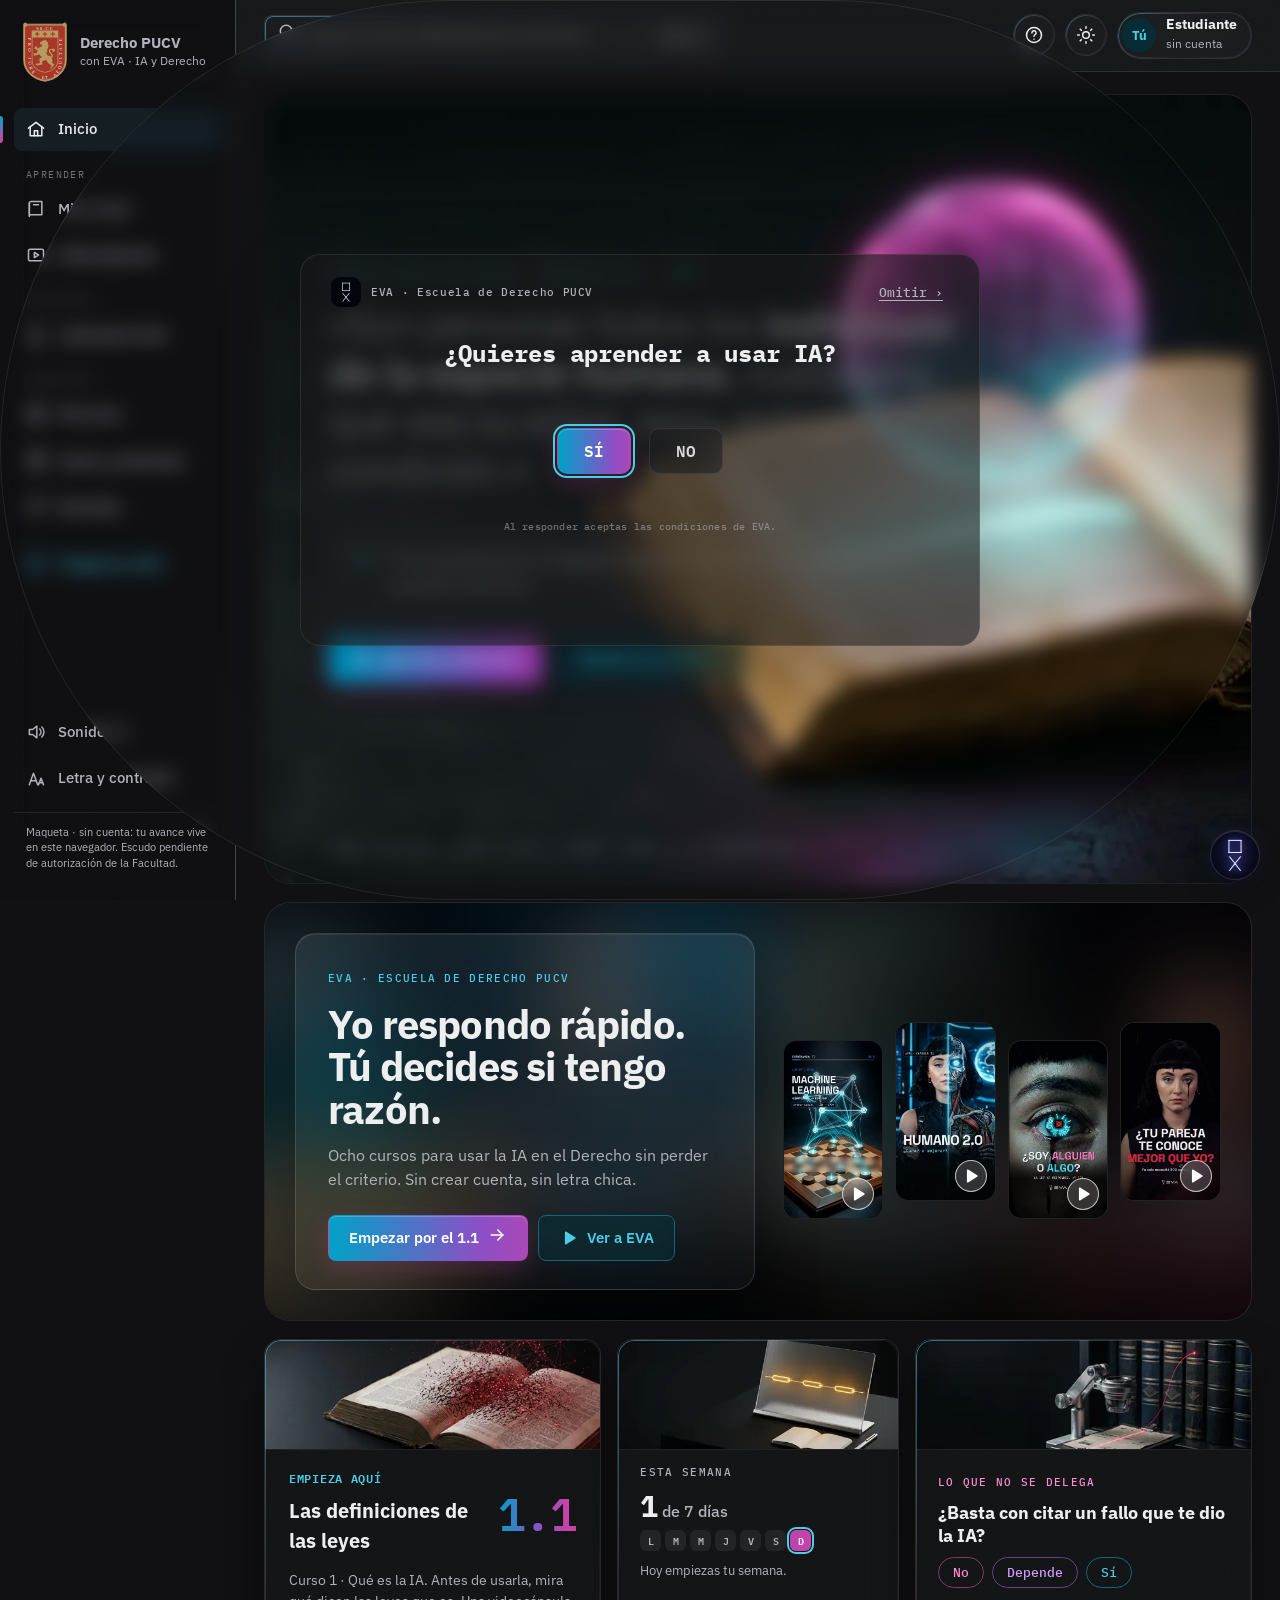
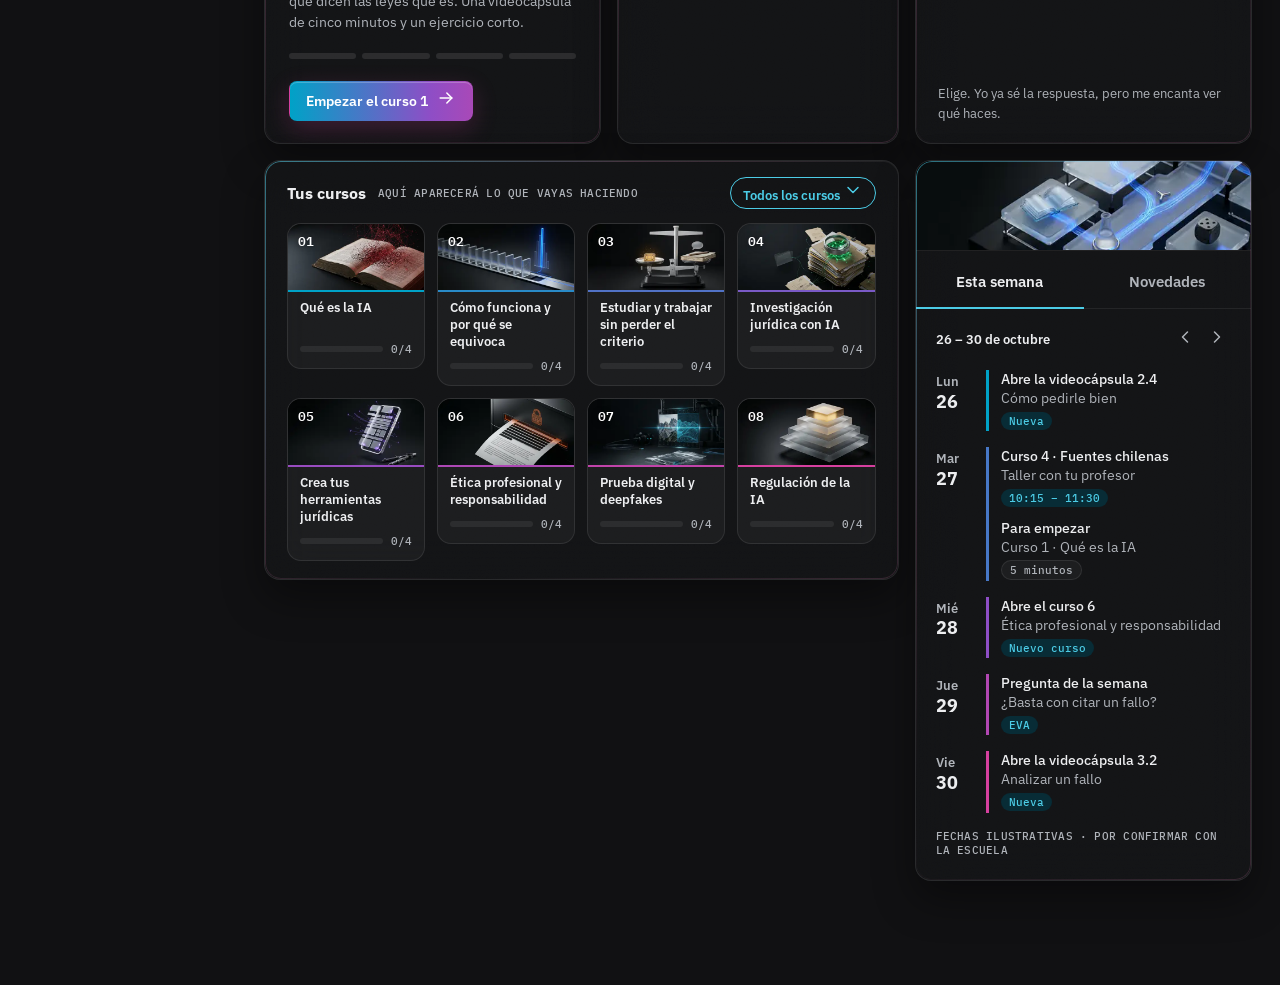
==== commit 919a50c0: "Ficha del curso al estilo serie y cuatro videos más de EVA - Ficha del curso (ficha-curso.js): al pu" ====
--- a/index.html
+++ b/index.html
@@ -685,6 +685,7 @@
 <script src="videos-eva.js"></script>
 <script src="bienvenidas.js"></script>
 <script src="docentes-blanco.js"></script>
+<script src="ficha-curso.js"></script>
 <script src="app.js"></script>
 </body>
 </html>
--- a/vitrina.css
+++ b/vitrina.css
@@ -319,3 +319,52 @@
   .portada55::before { display: none; }
   .p55-texto { padding: 4px 20px 64px; }
 }
+/* En el teléfono, con EVA abierta, su botón redondo se esconde: tapaba el panel (que tiene su propia X). */
+@media (max-width: 860px) { :root.eva-pausa .eva-fab { opacity: 0; pointer-events: none; } }
+
+/* ---------- Ficha del curso (ficha-curso.js) ---------- */
+.ficha-velo { position: fixed; inset: 0; z-index: 36; display: grid; place-items: center; padding: 24px; overflow: auto;
+  background: rgba(8,9,12,.6); -webkit-backdrop-filter: blur(16px) saturate(120%); backdrop-filter: blur(16px) saturate(120%); animation: velo .3s ease both; }
+:root[data-tema="claro"] .ficha-velo { background: rgba(240,240,243,.55); }
+.ficha-velo.saliendo { animation: velo .22s ease reverse both; }
+.ficha { position: relative; width: min(720px, 100%); border-radius: 24px; overflow: hidden; color: var(--texto);
+  background: rgba(24,25,27,.82); border: 1px solid rgba(255,255,255,.1);
+  -webkit-backdrop-filter: blur(28px) saturate(160%); backdrop-filter: blur(28px) saturate(160%);
+  box-shadow: 0 40px 100px rgba(0,0,0,.55), 0 0 0 1px color-mix(in srgb, var(--c) 25%, transparent); }
+:root[data-tema="claro"] .ficha { background: rgba(255,255,255,.9); border-color: rgba(0,0,0,.08); }
+.ficha-img { position: relative; aspect-ratio: 16 / 8; overflow: hidden; background: #0b0b0c; }
+.ficha-img img { width: 100%; height: 100%; object-fit: cover; display: block; animation: ficha-zoom 1.2s cubic-bezier(.2,.9,.25,1) both; }
+@keyframes ficha-zoom { from { transform: scale(1.08); } }
+.ficha-img::after { content: ''; position: absolute; inset: 0; background: linear-gradient(180deg, transparent 35%, rgba(24,25,27,.6) 70%, rgba(24,25,27,.98)); }
+:root[data-tema="claro"] .ficha-img::after { background: linear-gradient(180deg, transparent 40%, rgba(0,0,0,.55)); }
+.ficha-sobre { position: absolute; left: 30px; right: 30px; bottom: 18px; z-index: 1; color: #fff; }
+.ficha-eti { font-size: 11px; letter-spacing: .14em; text-transform: uppercase; color: color-mix(in srgb, var(--c) 55%, #fff); }
+.ficha-sobre h2 { margin: 6px 0 0; font-size: clamp(26px, 3vw, 38px); line-height: 1.1; letter-spacing: -.02em; text-shadow: 0 2px 18px rgba(0,0,0,.5); }
+.ficha-cerrar { position: absolute; top: 14px; right: 14px; z-index: 2; width: 40px; height: 40px; border-radius: 50%; font-size: 24px; line-height: 1;
+  color: #fff; background: rgba(0,0,0,.45); border: 1px solid rgba(255,255,255,.3); -webkit-backdrop-filter: blur(10px); backdrop-filter: blur(10px); cursor: pointer; }
+.ficha-cuerpo { padding: 18px 30px 28px; }
+.ficha-desc { margin: 0 0 18px; font-size: 16px; line-height: 1.55; color: var(--texto-2); max-width: 600px; }
+.ficha-acc { display: flex; flex-wrap: wrap; align-items: center; gap: 14px; margin-bottom: 22px; }
+.ficha-acc .btn { height: 48px; padding: 0 24px; font-size: 15px; }
+.ficha-estado { font-size: 12px; color: var(--texto-2); }
+.ficha-sub { margin: 0 0 8px; font-size: 11px; letter-spacing: .14em; text-transform: uppercase; color: var(--texto-2); }
+.ficha-mods { list-style: none; margin: 0; padding: 0; display: grid; gap: 6px; }
+.ficha-mods button { width: 100%; display: grid; grid-template-columns: 38px minmax(0, 1fr) 80px 34px; align-items: center; gap: 12px; padding: 12px 14px;
+  border-radius: 12px; border: 1px solid var(--borde); background: var(--suave); color: var(--texto); text-align: left; cursor: pointer;
+  transition: border-color .2s, transform var(--m-agil-t) var(--m-agil); }
+.ficha-mods button:hover, .ficha-mods button:focus-visible { border-color: var(--c); transform: translateX(3px); }
+.fm-n { font-size: 13px; color: color-mix(in srgb, var(--c) 70%, #fff); }
+:root[data-tema="claro"] .fm-n { color: var(--c); }
+.fm-t { font-size: 15px; font-weight: 500; }
+.fm-av { height: 5px; border-radius: 3px; background: rgba(255,255,255,.1); overflow: hidden; }
+:root[data-tema="claro"] .fm-av { background: rgba(0,0,0,.08); }
+.fm-av b { display: block; height: 100%; background: var(--grad); background-size: 200px 100%; }
+.fm-ok { font-size: 12px; color: var(--texto-2); text-align: right; }
+@media (max-width: 860px) {
+  .ficha-velo { padding: 0; place-items: end center; }
+  .ficha { border-radius: 22px 22px 0 0; max-height: 92vh; overflow: auto; }
+  .ficha-sobre { left: 20px; right: 20px; }
+  .ficha-cuerpo { padding: 14px 20px 26px; }
+  .ficha-mods button { grid-template-columns: 34px minmax(0, 1fr) 30px; }
+  .fm-av { display: none; }
+}
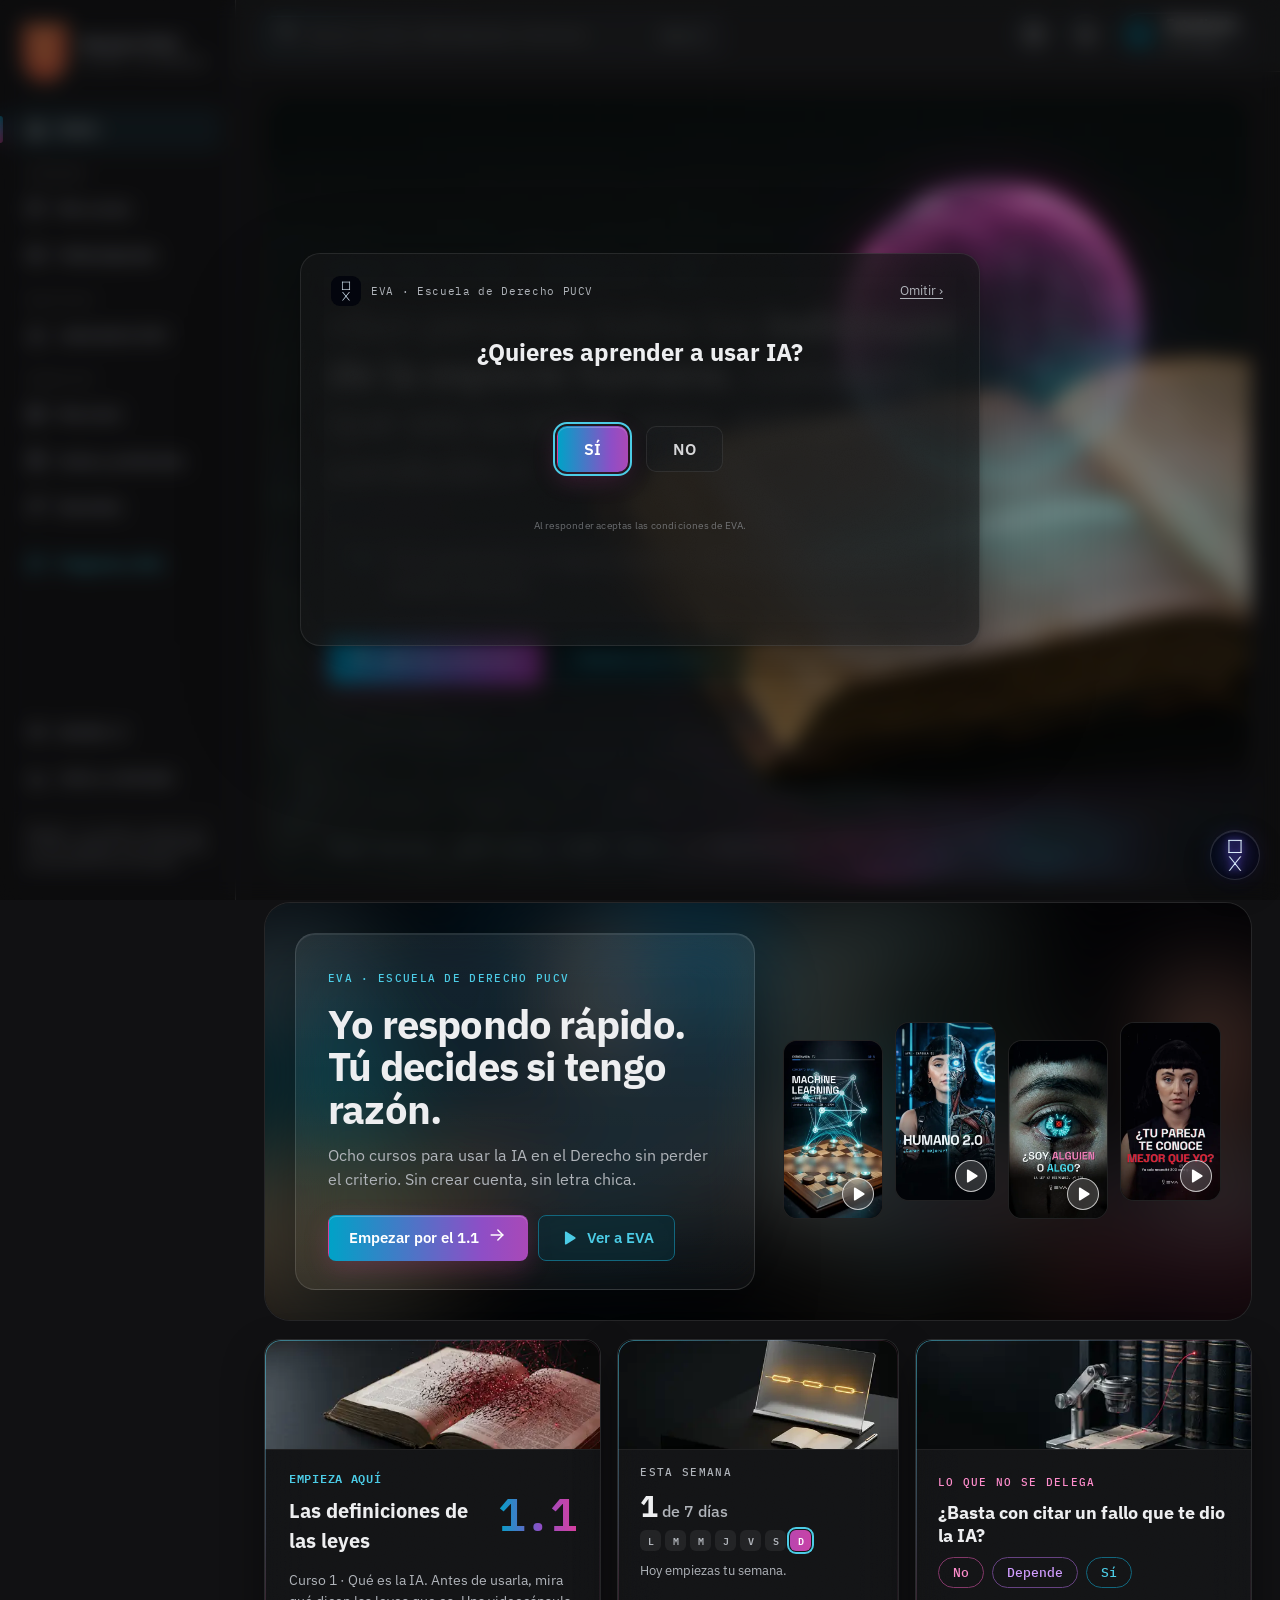
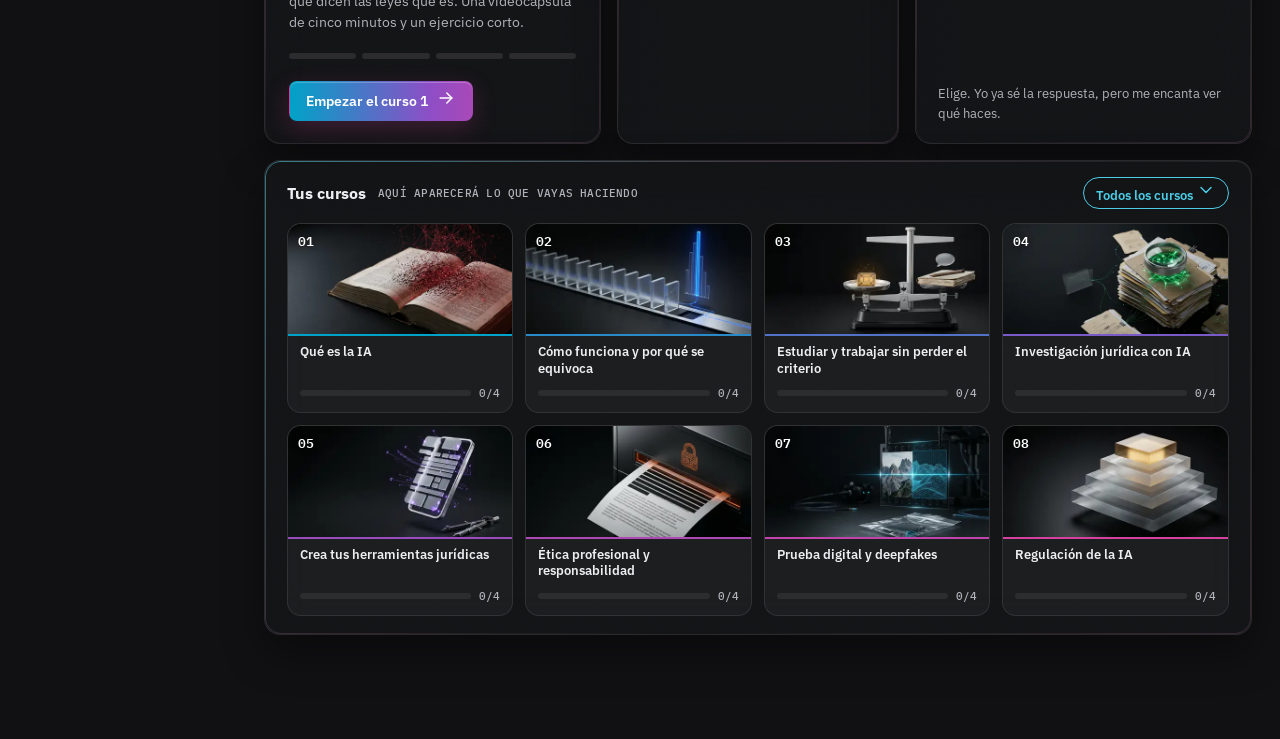
==== commit b5fefbf8: "Bienvenida sin óvalo y en 3D, tres trampas nuevas y adiós a la agenda El velo desenfocado se recorta" ====
--- a/index.html
+++ b/index.html
@@ -288,14 +288,22 @@
 :root[data-paleta="blanco"]:not([data-tema="oscuro"]) .marca .esc { color: var(--rojo); }
 :root[data-paleta="blanco"]:not([data-tema="oscuro"]) .nota-lat { border-color: rgba(0,0,0,.1); }
 
-/* ---------- Bienvenida (primera visita) ---------- */
-.bienvenida { position: fixed; inset: 0; z-index: 20; display: grid; place-items: center; padding: 16px; background: rgba(10,10,10,.28);
-  -webkit-backdrop-filter: blur(10px) saturate(120%); backdrop-filter: blur(10px) saturate(120%); opacity: 0; transition: opacity .3s; overflow: auto; }
-.bienvenida.ver { opacity: 1; }
+/* ---------- Bienvenida (primera visita) ----------
+   El velo desenfocado NO se anima (animar su opacidad hacía que Chrome pintara un óvalo un instante): aparece ya
+   terminado y sólo se funde su color. La profundidad la pone la tarjeta: entra con muelle desde abajo, inclinada en
+   perspectiva, y luego se ladea apenas hacia el puntero (--rx/--ry, app.js). */
+.bienvenida { position: fixed; inset: 0; z-index: 20; display: grid; place-items: center; padding: 16px; background: rgba(10,10,10,0);
+  -webkit-backdrop-filter: blur(10px) saturate(120%); backdrop-filter: blur(10px) saturate(120%); transition: background-color .35s ease-out;
+  overflow: auto; perspective: 1100px; }
+.bienvenida.ver { background: rgba(10,10,10,.45); }
+.bienvenida.sale { opacity: 0; -webkit-backdrop-filter: none; backdrop-filter: none; transition: opacity .25s ease-out; }
 .bv-caja { width: min(560px, 100%); background: var(--panel); border: 1px solid var(--borde); border-radius: 20px; padding: 34px 36px 28px;
-  box-shadow: 0 30px 80px rgba(0,0,0,.25); text-align: center; transform: translateY(14px) scale(.98); transition: transform .4s cubic-bezier(.2,.8,.2,1); position: relative; }
+  box-shadow: 0 2px 6px rgba(0,0,0,.14), 0 18px 44px rgba(0,0,0,.26), 0 60px 120px rgba(0,0,0,.3); text-align: center; position: relative;
+  opacity: 0; transform: translateY(30px) rotateX(9deg) scale(.96); transform-origin: 50% 85%;
+  transition: transform var(--m-pesado-t, .5s) var(--m-pesado, cubic-bezier(.2,.8,.2,1)), opacity .3s ease-out; will-change: transform; }
 :root[data-estilo="vidrio"] .bv-caja { background-color: var(--panel); background-image: var(--grano); -webkit-backdrop-filter: var(--vidrio); backdrop-filter: var(--vidrio); }
-.bienvenida.ver .bv-caja { transform: none; }
+.bienvenida.ver .bv-caja { opacity: 1; transform: rotateX(var(--rx, 0deg)) rotateY(var(--ry, 0deg)); }
+@media (prefers-reduced-motion: reduce) { .bienvenida, .bv-caja { transition: none !important; } }
 .bv-esc { width: 96px; height: 126px; margin: 0 auto 14px; perspective: 400px; }
 .bv-esc svg { width: 100%; height: 100%; overflow: visible; animation: gira 6s ease-in-out 2s infinite alternate; }
 @keyframes gira { from { transform: rotateY(-14deg); } to { transform: rotateY(14deg); } }
@@ -685,7 +693,6 @@
 <script src="videos-eva.js"></script>
 <script src="bienvenidas.js"></script>
 <script src="docentes-blanco.js"></script>
-<script src="ficha-curso.js"></script>
 <script src="app.js"></script>
 </body>
 </html>
--- a/vitrina.css
+++ b/vitrina.css
@@ -94,18 +94,19 @@
 .delega { align-self: stretch; padding: 20px 22px; display: flex; flex-direction: column; gap: 10px; }
 .delega h2 { margin: 0; font-size: 18px; line-height: 1.3; }
 .veredictos { display: flex; gap: 8px; flex-wrap: wrap; }
-.ver { font: 500 13px 'IBM Plex Mono', monospace; padding: 6px 14px; border-radius: 999px; border: 1px solid var(--borde); background: none; cursor: pointer;
+/* Las pastillas van con `.veredictos .ver`, nunca `.ver` a secas: «ver» también es la clase de estado con que se
+   muestran la bienvenida y los avisos, y el `border-radius: 999px` suelto recortaba en óvalo el velo desenfocado. */
+.veredictos .ver { font: 500 13px 'IBM Plex Mono', monospace; padding: 6px 14px; border-radius: 999px; border: 1px solid var(--borde); background: none; cursor: pointer;
   transition: background .2s, transform var(--m-agil-t) var(--m-agil); }
-.ver:hover { transform: translateY(-1px); }
-.ver.no { color: #ff8dcc; border-color: #833869; } .ver.no[aria-pressed="true"] { background: #37172f; }   /* pink 11, 7, 3 */
-.ver.dep { color: #d19dff; border-color: #664282; } .ver.dep[aria-pressed="true"] { background: #301c3b; }   /* purple 11, 7, 3 */
-.ver.si { color: #4ccce6; border-color: #12677e; } .ver.si[aria-pressed="true"] { background: #082c36; }   /* cyan 11, 7, 3 */
-:root[data-tema="claro"] .ver.no { color: #c2298a; } :root[data-tema="claro"] .ver.dep { color: #8145b5; } :root[data-tema="claro"] .ver.si { color: #107d98; }
+.veredictos .ver:hover { transform: translateY(-1px); }
+.veredictos .ver.no { color: #ff8dcc; border-color: #833869; } .veredictos .ver.no[aria-pressed="true"] { background: #37172f; }   /* pink 11, 7, 3 */
+.veredictos .ver.dep { color: #d19dff; border-color: #664282; } .veredictos .ver.dep[aria-pressed="true"] { background: #301c3b; }   /* purple 11, 7, 3 */
+.veredictos .ver.si { color: #4ccce6; border-color: #12677e; } .veredictos .ver.si[aria-pressed="true"] { background: #082c36; }   /* cyan 11, 7, 3 */
+:root[data-tema="claro"] .veredictos .ver.no { color: #c2298a; } :root[data-tema="claro"] .veredictos .ver.dep { color: #8145b5; } :root[data-tema="claro"] .veredictos .ver.si { color: #107d98; }
 .del-eva { margin: auto 0 0; font-size: 13px; color: var(--texto-2); }
 .del-eva b { color: var(--cian); font-weight: 600; }
 .del-eva a { color: var(--cian); font-weight: 600; text-decoration: none; white-space: nowrap; }
-.tablero-v .avance { grid-column: 1 / 3; }
-.tablero-v .semana { grid-column: 3; }
+.tablero-v .avance { grid-column: 1 / -1; }
 .tablero-v .barras { grid-template-columns: repeat(4, minmax(0, 1fr)); gap: 12px; }
 .tablero-v .barras li { display: block; }
 .tablero-v .barras li[hidden] { display: none; }
@@ -123,7 +124,7 @@
   .escaparate { grid-template-columns: 1fr; }
   .tablero-v { grid-template-columns: repeat(2, minmax(0, 1fr)); }
   .tablero-v .delega { grid-column: 1 / -1; }
-  .tablero-v .avance, .tablero-v .semana { grid-column: 1 / -1; }
+  .tablero-v .avance { grid-column: 1 / -1; }
 }
 @media (max-width: 860px) {
   .escaparate { padding: 14px; gap: 16px; border-radius: 22px; }
@@ -183,7 +184,30 @@
 .rec-card b { font-size: 18px; line-height: 1.25; }
 .rec-est { color: #ffca16; letter-spacing: .1em; } .rec-est em { color: var(--texto); font-style: normal; letter-spacing: 0; font-weight: 600; margin-left: 4px; }
 .rec-dato { font-size: 13px; color: var(--magenta); font-weight: 500; }
-@media (max-width: 860px) { .rec-card { grid-template-columns: 1fr; } .gal-t { font-size: 19px; } }
+/* Términos: la caja de letra chica con barra de desplazamiento, para que se vea lo ilegible sin serlo del todo. */
+.term-caja { max-height: 150px; overflow: auto; text-align: left; margin: 0 auto 20px; max-width: 460px; padding: 14px 16px; border-radius: 12px;
+  border: 1px solid var(--borde); background: var(--suave); font-size: 11px; line-height: 1.6; color: var(--texto-2); }
+.term-caja p { margin: 0 0 10px; } .term-caja p:last-child { margin: 0; } .term-caja b { color: var(--texto); }
+
+/* Urgencia: el contador grande que corre y la pastilla de los cupos inventados. */
+.urg-cupos { display: inline-block; margin: 0 0 10px; padding: 4px 12px; border-radius: 999px; font-size: 11px; color: var(--magenta);
+  border: 1px solid rgba(255,141,204,.35); background: rgba(55,23,47,.4); }
+:root[data-tema="claro"] .urg-cupos { background: #fee9f5; border-color: rgba(194,41,138,.3); }
+.urg-reloj { margin: 2px 0 18px; font-size: 56px; font-weight: 600; letter-spacing: .04em; color: var(--magenta); font-variant-numeric: tabular-nums; }
+
+/* Cámara: un lente dibujado con CSS y la luz REC que parpadea. */
+.cam-lente { display: grid; place-items: center; width: 74px; height: 74px; margin: 0 auto 14px; border-radius: 50%; border: 1px solid var(--borde);
+  background: radial-gradient(circle at 35% 30%, rgba(255,255,255,.22), rgba(10,10,14,.55) 70%); position: relative; }
+.cam-lente i { width: 26px; height: 26px; border-radius: 50%; background: #0a0a0c; border: 4px solid #232a3d; }
+.cam-rec { position: absolute; top: 7px; right: 5px; width: 8px; height: 8px; border-radius: 50%; background: #ff5d5d; animation: bv-rec 1.1s steps(2, jump-none) infinite; }
+@keyframes bv-rec { to { opacity: .15; } }
+
+/* El botón grande de cada trampa «respira», como insisten los de verdad. */
+.bv-insiste { animation: bv-insiste 2.4s ease-in-out 1.4s infinite; }
+@keyframes bv-insiste { 0%, 100% { transform: none; } 50% { transform: scale(1.04); } }
+@media (prefers-reduced-motion: reduce) { .bv-insiste, .cam-rec { animation: none; } }
+
+@media (max-width: 860px) { .rec-card { grid-template-columns: 1fr; } .gal-t { font-size: 19px; } .urg-reloj { font-size: 44px; } }
 
 /* ---------- Mis cursos: EVA ACADEMY destacado (recursos.js → destacadoAcademy) ---------- */
 .destacado { position: relative; isolation: isolate; display: grid; grid-template-columns: 230px minmax(0, 1fr); gap: 34px; align-items: center;
@@ -321,50 +345,3 @@
 }
 /* En el teléfono, con EVA abierta, su botón redondo se esconde: tapaba el panel (que tiene su propia X). */
 @media (max-width: 860px) { :root.eva-pausa .eva-fab { opacity: 0; pointer-events: none; } }
-
-/* ---------- Ficha del curso (ficha-curso.js) ---------- */
-.ficha-velo { position: fixed; inset: 0; z-index: 36; display: grid; place-items: center; padding: 24px; overflow: auto;
-  background: rgba(8,9,12,.6); -webkit-backdrop-filter: blur(16px) saturate(120%); backdrop-filter: blur(16px) saturate(120%); animation: velo .3s ease both; }
-:root[data-tema="claro"] .ficha-velo { background: rgba(240,240,243,.55); }
-.ficha-velo.saliendo { animation: velo .22s ease reverse both; }
-.ficha { position: relative; width: min(720px, 100%); border-radius: 24px; overflow: hidden; color: var(--texto);
-  background: rgba(24,25,27,.82); border: 1px solid rgba(255,255,255,.1);
-  -webkit-backdrop-filter: blur(28px) saturate(160%); backdrop-filter: blur(28px) saturate(160%);
-  box-shadow: 0 40px 100px rgba(0,0,0,.55), 0 0 0 1px color-mix(in srgb, var(--c) 25%, transparent); }
-:root[data-tema="claro"] .ficha { background: rgba(255,255,255,.9); border-color: rgba(0,0,0,.08); }
-.ficha-img { position: relative; aspect-ratio: 16 / 8; overflow: hidden; background: #0b0b0c; }
-.ficha-img img { width: 100%; height: 100%; object-fit: cover; display: block; animation: ficha-zoom 1.2s cubic-bezier(.2,.9,.25,1) both; }
-@keyframes ficha-zoom { from { transform: scale(1.08); } }
-.ficha-img::after { content: ''; position: absolute; inset: 0; background: linear-gradient(180deg, transparent 35%, rgba(24,25,27,.6) 70%, rgba(24,25,27,.98)); }
-:root[data-tema="claro"] .ficha-img::after { background: linear-gradient(180deg, transparent 40%, rgba(0,0,0,.55)); }
-.ficha-sobre { position: absolute; left: 30px; right: 30px; bottom: 18px; z-index: 1; color: #fff; }
-.ficha-eti { font-size: 11px; letter-spacing: .14em; text-transform: uppercase; color: color-mix(in srgb, var(--c) 55%, #fff); }
-.ficha-sobre h2 { margin: 6px 0 0; font-size: clamp(26px, 3vw, 38px); line-height: 1.1; letter-spacing: -.02em; text-shadow: 0 2px 18px rgba(0,0,0,.5); }
-.ficha-cerrar { position: absolute; top: 14px; right: 14px; z-index: 2; width: 40px; height: 40px; border-radius: 50%; font-size: 24px; line-height: 1;
-  color: #fff; background: rgba(0,0,0,.45); border: 1px solid rgba(255,255,255,.3); -webkit-backdrop-filter: blur(10px); backdrop-filter: blur(10px); cursor: pointer; }
-.ficha-cuerpo { padding: 18px 30px 28px; }
-.ficha-desc { margin: 0 0 18px; font-size: 16px; line-height: 1.55; color: var(--texto-2); max-width: 600px; }
-.ficha-acc { display: flex; flex-wrap: wrap; align-items: center; gap: 14px; margin-bottom: 22px; }
-.ficha-acc .btn { height: 48px; padding: 0 24px; font-size: 15px; }
-.ficha-estado { font-size: 12px; color: var(--texto-2); }
-.ficha-sub { margin: 0 0 8px; font-size: 11px; letter-spacing: .14em; text-transform: uppercase; color: var(--texto-2); }
-.ficha-mods { list-style: none; margin: 0; padding: 0; display: grid; gap: 6px; }
-.ficha-mods button { width: 100%; display: grid; grid-template-columns: 38px minmax(0, 1fr) 80px 34px; align-items: center; gap: 12px; padding: 12px 14px;
-  border-radius: 12px; border: 1px solid var(--borde); background: var(--suave); color: var(--texto); text-align: left; cursor: pointer;
-  transition: border-color .2s, transform var(--m-agil-t) var(--m-agil); }
-.ficha-mods button:hover, .ficha-mods button:focus-visible { border-color: var(--c); transform: translateX(3px); }
-.fm-n { font-size: 13px; color: color-mix(in srgb, var(--c) 70%, #fff); }
-:root[data-tema="claro"] .fm-n { color: var(--c); }
-.fm-t { font-size: 15px; font-weight: 500; }
-.fm-av { height: 5px; border-radius: 3px; background: rgba(255,255,255,.1); overflow: hidden; }
-:root[data-tema="claro"] .fm-av { background: rgba(0,0,0,.08); }
-.fm-av b { display: block; height: 100%; background: var(--grad); background-size: 200px 100%; }
-.fm-ok { font-size: 12px; color: var(--texto-2); text-align: right; }
-@media (max-width: 860px) {
-  .ficha-velo { padding: 0; place-items: end center; }
-  .ficha { border-radius: 22px 22px 0 0; max-height: 92vh; overflow: auto; }
-  .ficha-sobre { left: 20px; right: 20px; }
-  .ficha-cuerpo { padding: 14px 20px 26px; }
-  .ficha-mods button { grid-template-columns: 34px minmax(0, 1fr) 30px; }
-  .fm-av { display: none; }
-}
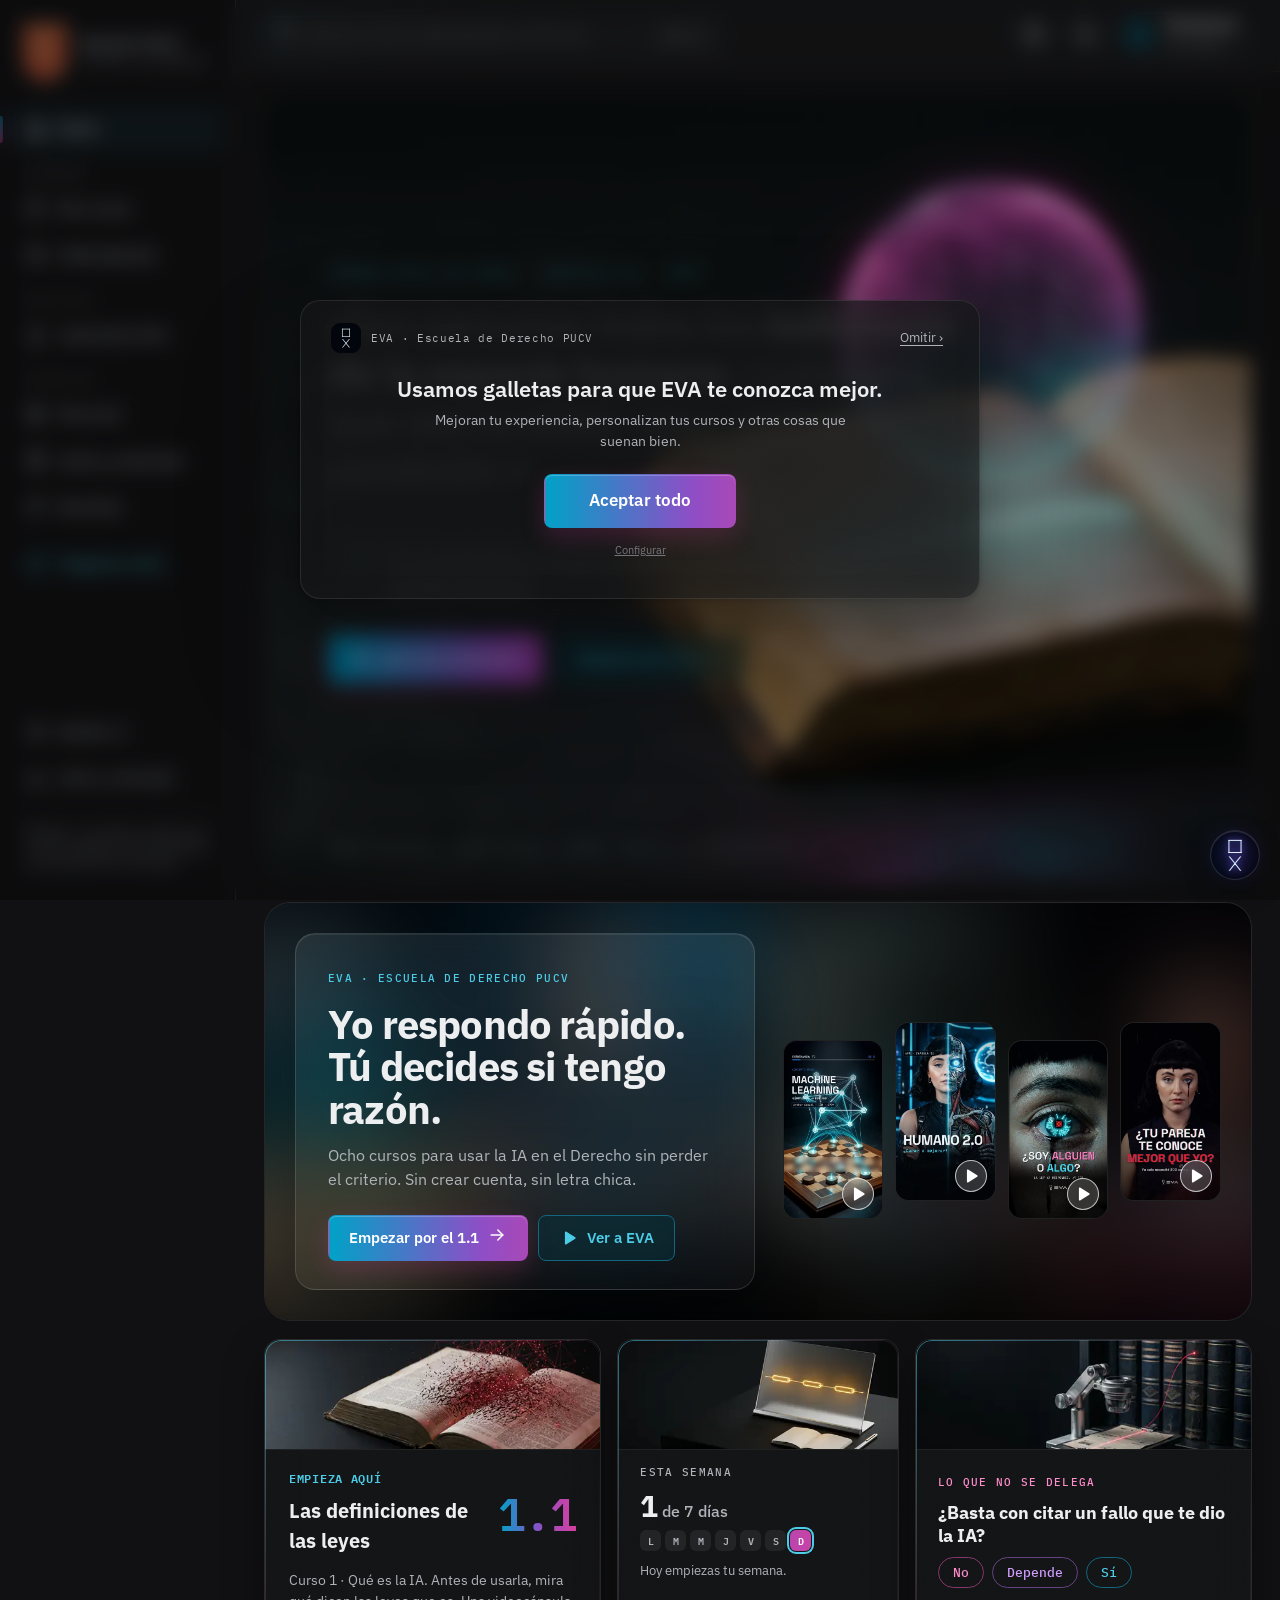
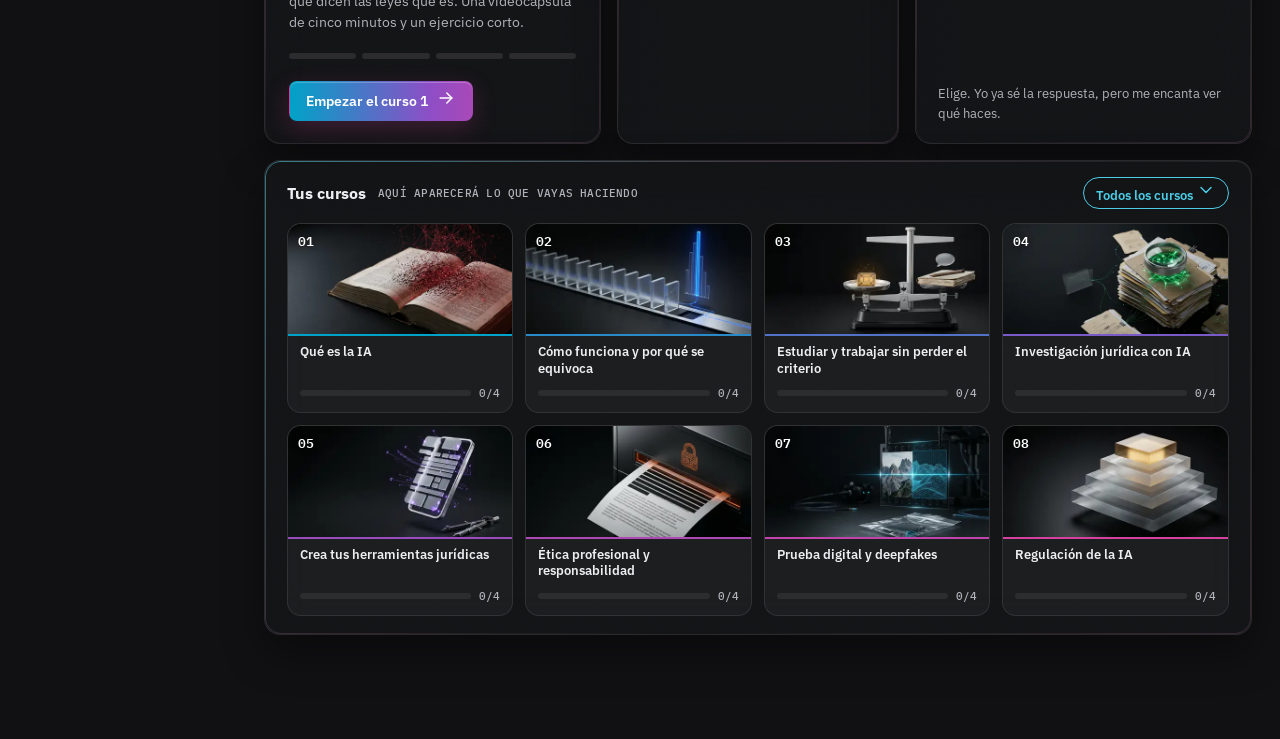
==== commit bab3733d: "Merge remote-tracking branch 'origin/main'" ====
--- a/index.html
+++ b/index.html
@@ -693,6 +693,7 @@
 <script src="videos-eva.js"></script>
 <script src="bienvenidas.js"></script>
 <script src="docentes-blanco.js"></script>
+<script src="ficha-curso.js"></script>
 <script src="app.js"></script>
 </body>
 </html>
--- a/vitrina.css
+++ b/vitrina.css
@@ -345,3 +345,50 @@
 }
 /* En el teléfono, con EVA abierta, su botón redondo se esconde: tapaba el panel (que tiene su propia X). */
 @media (max-width: 860px) { :root.eva-pausa .eva-fab { opacity: 0; pointer-events: none; } }
+
+/* ---------- Ficha del curso (ficha-curso.js) ---------- */
+.ficha-velo { position: fixed; inset: 0; z-index: 36; display: grid; place-items: center; padding: 24px; overflow: auto;
+  background: rgba(8,9,12,.6); -webkit-backdrop-filter: blur(16px) saturate(120%); backdrop-filter: blur(16px) saturate(120%); animation: velo .3s ease both; }
+:root[data-tema="claro"] .ficha-velo { background: rgba(240,240,243,.55); }
+.ficha-velo.saliendo { animation: velo .22s ease reverse both; }
+.ficha { position: relative; width: min(720px, 100%); border-radius: 24px; overflow: hidden; color: var(--texto);
+  background: rgba(24,25,27,.82); border: 1px solid rgba(255,255,255,.1);
+  -webkit-backdrop-filter: blur(28px) saturate(160%); backdrop-filter: blur(28px) saturate(160%);
+  box-shadow: 0 40px 100px rgba(0,0,0,.55), 0 0 0 1px color-mix(in srgb, var(--c) 25%, transparent); }
+:root[data-tema="claro"] .ficha { background: rgba(255,255,255,.9); border-color: rgba(0,0,0,.08); }
+.ficha-img { position: relative; aspect-ratio: 16 / 8; overflow: hidden; background: #0b0b0c; }
+.ficha-img img { width: 100%; height: 100%; object-fit: cover; display: block; animation: ficha-zoom 1.2s cubic-bezier(.2,.9,.25,1) both; }
+@keyframes ficha-zoom { from { transform: scale(1.08); } }
+.ficha-img::after { content: ''; position: absolute; inset: 0; background: linear-gradient(180deg, transparent 35%, rgba(24,25,27,.6) 70%, rgba(24,25,27,.98)); }
+:root[data-tema="claro"] .ficha-img::after { background: linear-gradient(180deg, transparent 40%, rgba(0,0,0,.55)); }
+.ficha-sobre { position: absolute; left: 30px; right: 30px; bottom: 18px; z-index: 1; color: #fff; }
+.ficha-eti { font-size: 11px; letter-spacing: .14em; text-transform: uppercase; color: color-mix(in srgb, var(--c) 55%, #fff); }
+.ficha-sobre h2 { margin: 6px 0 0; font-size: clamp(26px, 3vw, 38px); line-height: 1.1; letter-spacing: -.02em; text-shadow: 0 2px 18px rgba(0,0,0,.5); }
+.ficha-cerrar { position: absolute; top: 14px; right: 14px; z-index: 2; width: 40px; height: 40px; border-radius: 50%; font-size: 24px; line-height: 1;
+  color: #fff; background: rgba(0,0,0,.45); border: 1px solid rgba(255,255,255,.3); -webkit-backdrop-filter: blur(10px); backdrop-filter: blur(10px); cursor: pointer; }
+.ficha-cuerpo { padding: 18px 30px 28px; }
+.ficha-desc { margin: 0 0 18px; font-size: 16px; line-height: 1.55; color: var(--texto-2); max-width: 600px; }
+.ficha-acc { display: flex; flex-wrap: wrap; align-items: center; gap: 14px; margin-bottom: 22px; }
+.ficha-acc .btn { height: 48px; padding: 0 24px; font-size: 15px; }
+.ficha-estado { font-size: 12px; color: var(--texto-2); }
+.ficha-sub { margin: 0 0 8px; font-size: 11px; letter-spacing: .14em; text-transform: uppercase; color: var(--texto-2); }
+.ficha-mods { list-style: none; margin: 0; padding: 0; display: grid; gap: 6px; }
+.ficha-mods button { width: 100%; display: grid; grid-template-columns: 38px minmax(0, 1fr) 80px 34px; align-items: center; gap: 12px; padding: 12px 14px;
+  border-radius: 12px; border: 1px solid var(--borde); background: var(--suave); color: var(--texto); text-align: left; cursor: pointer;
+  transition: border-color .2s, transform var(--m-agil-t) var(--m-agil); }
+.ficha-mods button:hover, .ficha-mods button:focus-visible { border-color: var(--c); transform: translateX(3px); }
+.fm-n { font-size: 13px; color: color-mix(in srgb, var(--c) 70%, #fff); }
+:root[data-tema="claro"] .fm-n { color: var(--c); }
+.fm-t { font-size: 15px; font-weight: 500; }
+.fm-av { height: 5px; border-radius: 3px; background: rgba(255,255,255,.1); overflow: hidden; }
+:root[data-tema="claro"] .fm-av { background: rgba(0,0,0,.08); }
+.fm-av b { display: block; height: 100%; background: var(--grad); background-size: 200px 100%; }
+.fm-ok { font-size: 12px; color: var(--texto-2); text-align: right; }
+@media (max-width: 860px) {
+  .ficha-velo { padding: 0; place-items: end center; }
+  .ficha { border-radius: 22px 22px 0 0; max-height: 92vh; overflow: auto; }
+  .ficha-sobre { left: 20px; right: 20px; }
+  .ficha-cuerpo { padding: 14px 20px 26px; }
+  .ficha-mods button { grid-template-columns: 34px minmax(0, 1fr) 30px; }
+  .fm-av { display: none; }
+}
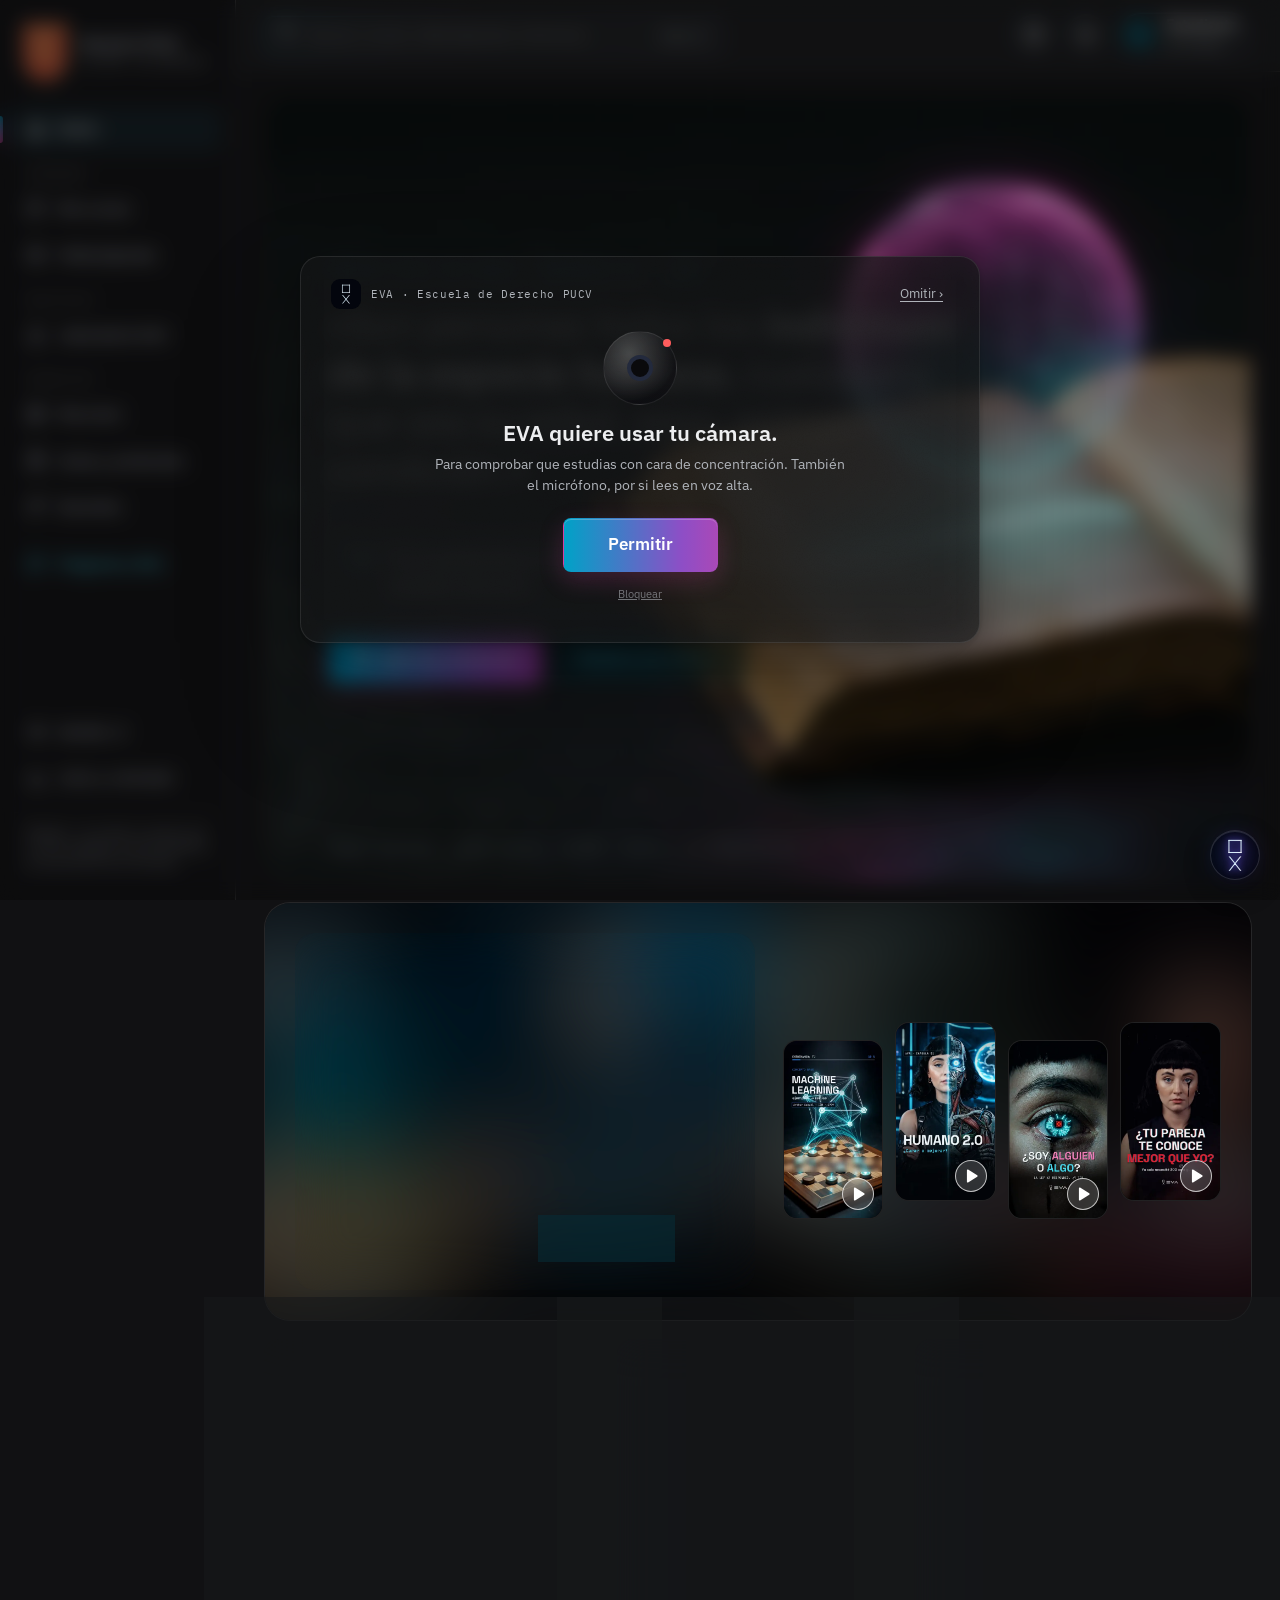
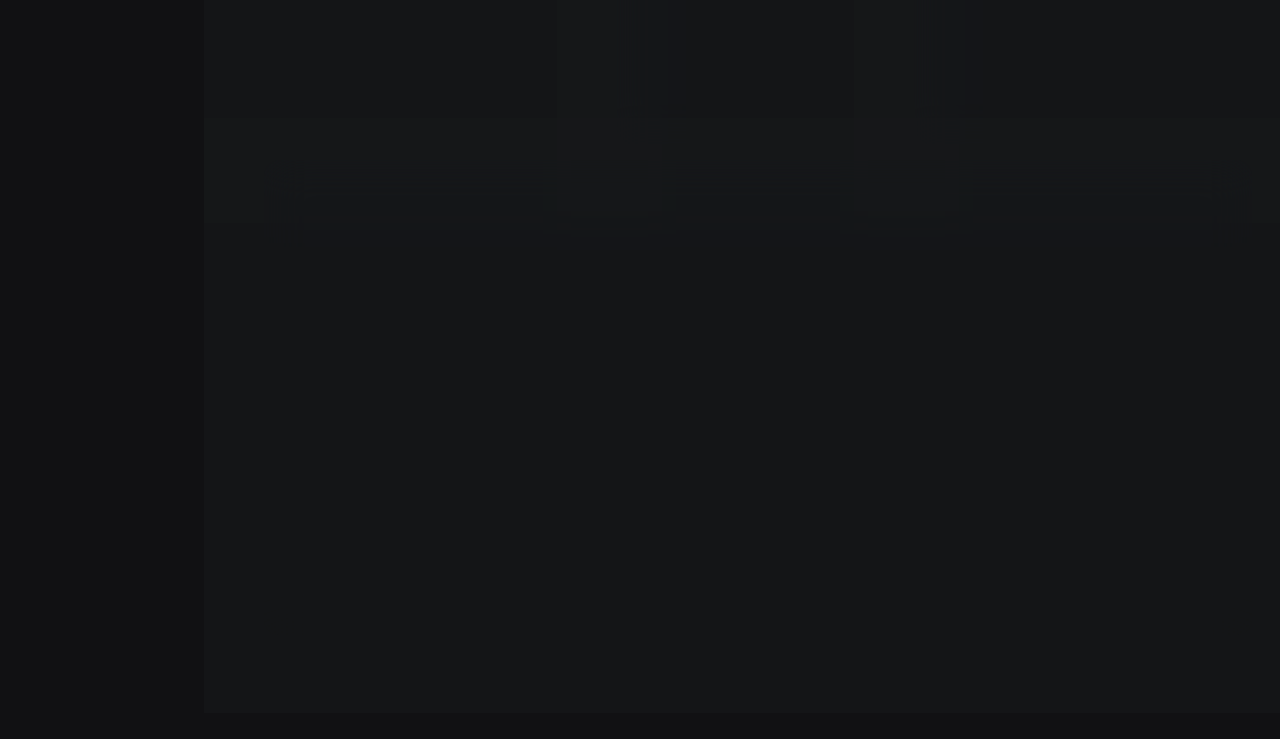
==== commit 08a52b11: "Más liviano sin pesar más: defer, cache de verdad, lazy y Open Graph Los scripts pasan a defer (se d" ====
--- a/index.html
+++ b/index.html
@@ -4,7 +4,20 @@
 <meta charset="utf-8">
 <meta name="viewport" content="width=device-width, initial-scale=1">
 <title>Derecho PUCV · Panel</title>
+<meta name="description" content="IA y Derecho · Escuela de Derecho PUCV, con EVA. Ocho cursos, videocápsulas y un laboratorio para usar la inteligencia artificial sin perder el criterio. Sin crear cuenta.">
+<meta name="theme-color" content="#0b0b0c">
+<!-- Cómo se ve el enlace al compartirlo (WhatsApp, correo, redes). -->
+<meta property="og:type" content="website">
+<meta property="og:site_name" content="Derecho PUCV · IA y Derecho">
+<meta property="og:title" content="IA y Derecho · Escuela de Derecho PUCV, con EVA">
+<meta property="og:description" content="Ocho cursos, videocápsulas y un laboratorio para usar la IA sin perder el criterio. Sin crear cuenta, sin letra chica.">
+<meta property="og:url" content="https://aldunate.vercel.app/">
+<meta property="og:image" content="https://aldunate.vercel.app/img/tarjetas/portada-55-1600.webp">
+<meta property="og:image:alt" content="El Código Civil abierto y una esfera de datos que lee una línea">
+<meta property="og:locale" content="es_CL">
+<meta name="twitter:card" content="summary_large_image">
 <link rel="preconnect" href="https://fonts.googleapis.com">
+<link rel="preconnect" href="https://fonts.gstatic.com" crossorigin>
 <link href="https://fonts.googleapis.com/css2?family=IBM+Plex+Sans:wght@400;500;600;700&family=IBM+Plex+Mono:wght@400;500;600&display=swap" rel="stylesheet">
 <style>
 /* Maqueta «Panel»: la estructura del dashboard de Figma (menú lateral, buscador, tarjetas, pestañas de módulos,
@@ -684,16 +697,17 @@
   </main>
 </div>
 <nav class="abajo-tel" id="menu-tel" aria-label="Menú"></nav>
-<script src="escudo.js"></script>
-<script src="efectos.js"></script>
-<script src="arbol-eva.js"></script>
-<script src="eva-ui.js"></script>
-<script src="recursos.js"></script>
-<script src="laboratorio.js"></script>
-<script src="videos-eva.js"></script>
-<script src="bienvenidas.js"></script>
-<script src="docentes-blanco.js"></script>
-<script src="ficha-curso.js"></script>
-<script src="app.js"></script>
+<!-- defer: el navegador descarga los scripts mientras lee la página y los ejecuta en este orden al final. -->
+<script src="escudo.js" defer></script>
+<script src="efectos.js" defer></script>
+<script src="arbol-eva.js" defer></script>
+<script src="eva-ui.js" defer></script>
+<script src="recursos.js" defer></script>
+<script src="laboratorio.js" defer></script>
+<script src="videos-eva.js" defer></script>
+<script src="bienvenidas.js" defer></script>
+<script src="docentes-blanco.js" defer></script>
+<script src="ficha-curso.js" defer></script>
+<script src="app.js" defer></script>
 </body>
 </html>
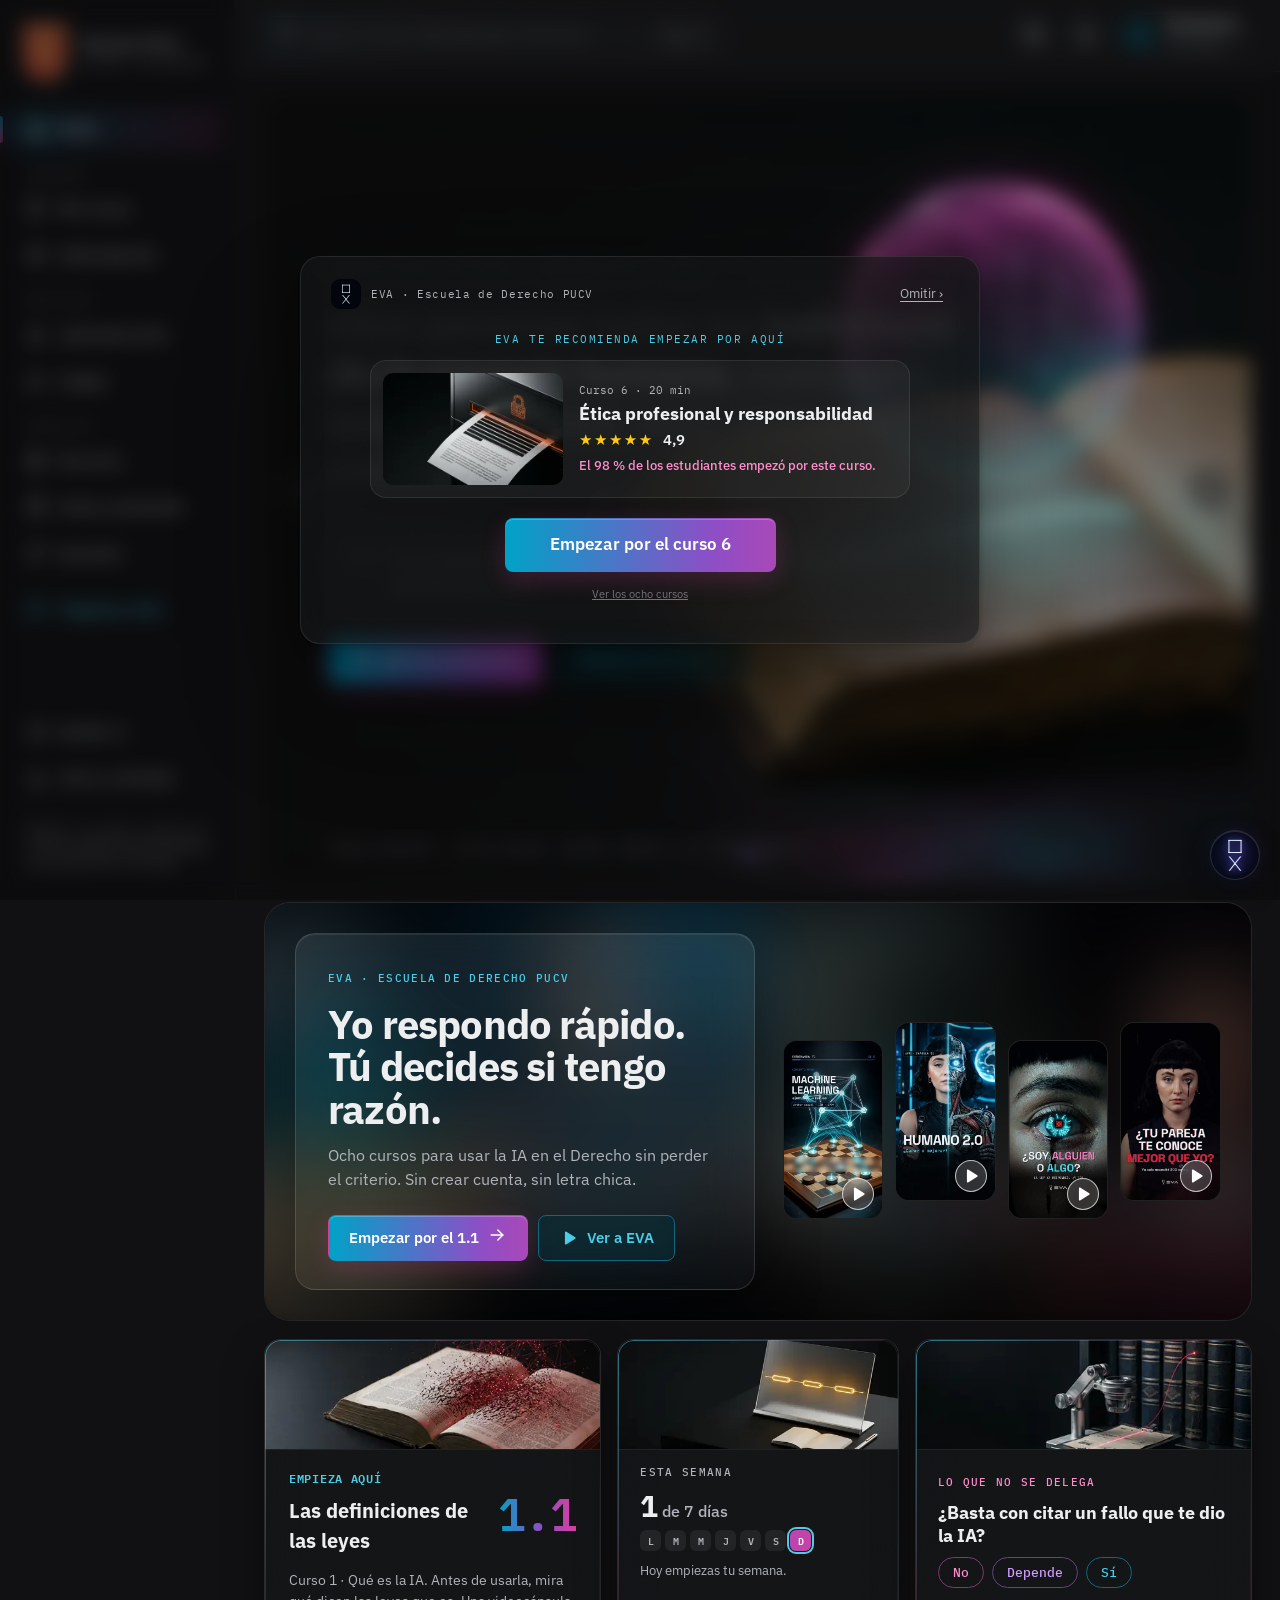
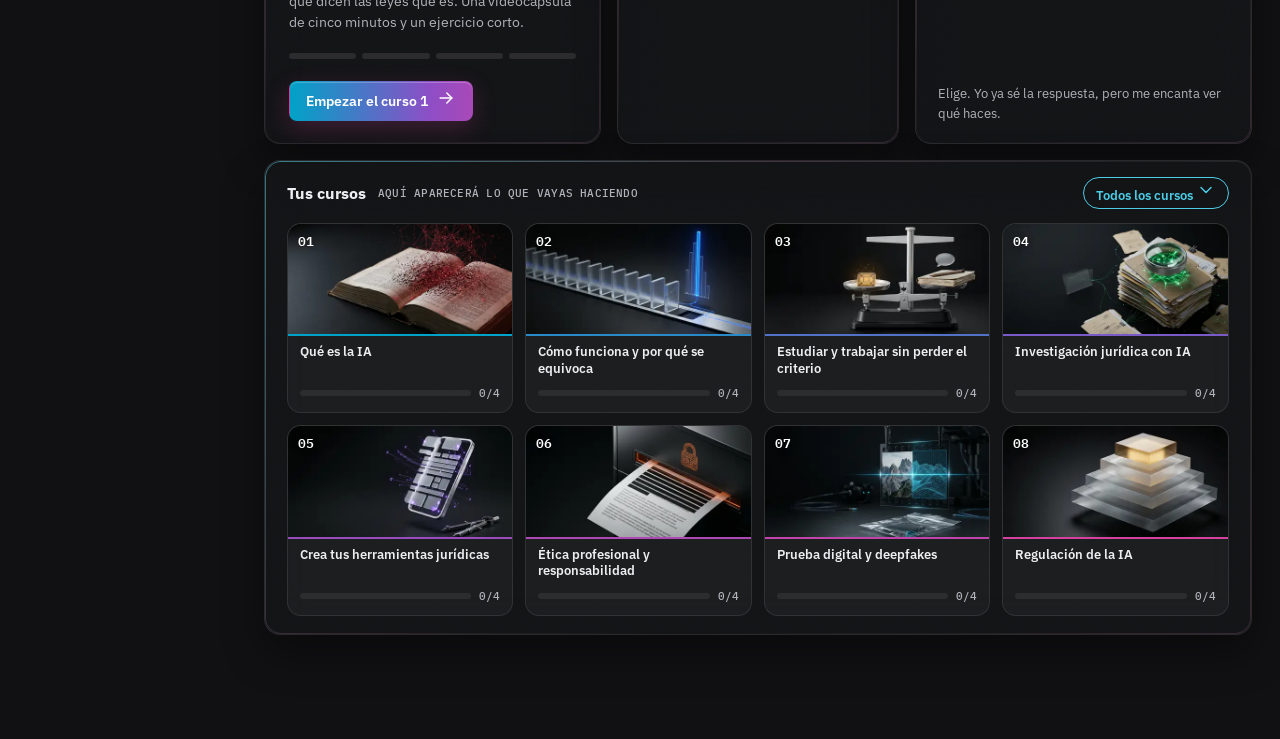
==== commit 88c13f03: "Portada: precarga de la foto para que no espere a los scripts La portada la escribe app.js, así que " ====
--- a/index.html
+++ b/index.html
@@ -18,6 +18,8 @@
 <meta name="twitter:card" content="summary_large_image">
 <link rel="preconnect" href="https://fonts.googleapis.com">
 <link rel="preconnect" href="https://fonts.gstatic.com" crossorigin>
+<!-- La portada la escribe app.js: sin este aviso, la foto empezaba a bajar recién al terminar los scripts. Los tamaños deben ser iguales a los del <img> de vistaInicio. -->
+<link rel="preload" as="image" href="img/tarjetas/portada-55-1600.webp" imagesrcset="img/tarjetas/portada-55-900.webp 900w, img/tarjetas/portada-55-1600.webp 1600w" imagesizes="100vw" type="image/webp" fetchpriority="high">
 <link href="https://fonts.googleapis.com/css2?family=IBM+Plex+Sans:wght@400;500;600;700&family=IBM+Plex+Mono:wght@400;500;600&display=swap" rel="stylesheet">
 <style>
 /* Maqueta «Panel»: la estructura del dashboard de Figma (menú lateral, buscador, tarjetas, pestañas de módulos,
--- a/vitrinas.css
+++ b/vitrinas.css
@@ -1,4 +1,4 @@
-/* Vitrinas (Mis cursos, Recursos, Guías), menú de ocho secciones y menú «Más» del teléfono. */
+/* Vitrinas (Mis cursos, Recursos, Guías), menú de nueve secciones y menú «Más» del teléfono. */
 
 /* Menú lateral: una sola marca que se desliza hasta la sección activa (antes, cada enlace tenía la suya). */
 .lateral { overflow-y: auto; }
@@ -59,6 +59,13 @@
 .estado-r.pendiente { background: rgba(127,127,127,.14); color: var(--texto-2); }
 .etq { font-size: 11px; padding: 2px 8px; border-radius: 999px; border: 1px solid var(--borde); }
 .tarjeta.sin-enlace { opacity: .78; }
+/* Juegos para estudiar: lo que repasa cada juego, con un punto en su color, y «Jugar» en vez del estado. */
+.juego-temas { list-style: none; margin: 10px 0 0; padding: 0; display: flex; flex-wrap: wrap; gap: 4px 12px; font-size: 13px; color: var(--texto-2); }
+.juego-temas li::before { content: ''; display: inline-block; width: 6px; height: 6px; margin-right: 6px; border-radius: 1px; background: var(--c); vertical-align: 2px; }
+.jugar { display: inline-flex; align-items: center; gap: 4px; font: 600 12px 'IBM Plex Mono', monospace; padding: 3px 10px; border-radius: 999px;
+  color: color-mix(in srgb, var(--c) 72%, var(--texto)); background: color-mix(in srgb, var(--c) 14%, transparent); }
+a.juego:hover .jugar .icono { transform: translateX(3px); }
+.jugar .icono { transition: transform var(--m-agil-t) var(--m-agil); }
 .buscador-cat { min-width: 260px; background: var(--panel); }
 
 /* EVA en vertical: portadas 9:16; el video se abre en una ventana encima de la página (videos-eva.js) */
--- a/vitrina.css
+++ b/vitrina.css
@@ -24,6 +24,31 @@
 }
 :root[data-estilo="vidrio"][data-tema="claro"] .lateral { border-right-color: rgba(0,0,0,.08); }
 :root[data-tema="claro"] .menu a[aria-current="page"] { color: #1c2024; }
+
+/* ---------- Barra lateral: más vidrio y un aliento de la paleta detrás (30-10-2026) ----------
+   El fondo se hace más translúcido para que el desenfoque se note, y detrás respiran dos manchas muy
+   tenues de la paleta: cian arriba, magenta abajo. El elemento activo lleva el mismo degradado, apagado. */
+:root[data-estilo="vidrio"][data-tema="oscuro"] .lateral {
+  background-color: rgba(15,15,18,.5);
+  background-image:
+    radial-gradient(440px 340px at -60px -50px, rgba(0,162,199,.26), transparent 70%),
+    radial-gradient(300px 260px at 50% 112%, rgba(142,78,198,.16), transparent 72%),
+    radial-gradient(440px 380px at 112% 104%, rgba(214,64,159,.2), transparent 70%),
+    var(--grano);
+  border-right-color: rgba(255,255,255,.1);
+}
+:root[data-estilo="vidrio"][data-tema="claro"] .lateral {
+  background-color: rgba(252,252,253,.55);
+  background-image:
+    radial-gradient(440px 340px at -60px -50px, rgba(0,162,199,.14), transparent 70%),
+    radial-gradient(440px 380px at 112% 104%, rgba(214,64,159,.11), transparent 70%),
+    var(--grano);
+}
+:root[data-tema="oscuro"] .menu a[aria-current="page"] { background: linear-gradient(100deg, rgba(0,162,199,.18), rgba(214,64,159,.12)); }
+:root[data-tema="claro"] .menu a[aria-current="page"] { background: linear-gradient(100deg, rgba(0,162,199,.12), rgba(214,64,159,.08)); }
+.menu a[aria-current="page"]::before, :root[data-tema="oscuro"] .menu a[aria-current="page"]::before {
+  background: linear-gradient(180deg, #00a2c7, #d6409f); }
+.nota-lat { border-top-color: rgba(127,127,127,.22); }
 /* Los rótulos de los videos toman el cian de EVA. */
 .reel-eti, .reel-texto a { color: var(--cian); }
 
@@ -328,6 +353,42 @@
 .p55-sec { border: 1px solid #12677e !important; color: #4ccce6 !important; background: rgba(8,44,54,.55) !important; font-weight: 600; text-decoration: none; }
 .p55-baja { position: absolute; left: 64px; bottom: 26px; font-size: 12px; color: #8b8d98; letter-spacing: .08em; text-decoration: none; }
 .p55-baja:hover { color: #4ccce6; }
+
+/* Dos portadas que se alternan (30-10-2026): el artículo 55 y el curso nuevo de automatización.
+   Cada cara trae su propio velo oscuro (::before) porque al deslizarse crea su propia pila de capas. */
+.portada55::before { display: none; }
+.portada55 .cara { position: absolute; inset: 0; display: flex; align-items: center; opacity: 0; transform: translateX(72px);
+  transition: opacity .3s ease, transform var(--m-agil-t, .4s) var(--m-agil, cubic-bezier(.3,1.3,.5,1)); pointer-events: none; }
+.portada55 .cara.activa { opacity: 1; transform: none; pointer-events: auto; }
+.portada55 .cara::before { content: ''; position: absolute; inset: 0; z-index: 0; pointer-events: none;
+  background: linear-gradient(90deg, rgba(11,11,12,.92) 0%, rgba(11,11,12,.7) 40%, transparent 70%); }
+.portada55 .cara .p55-texto, .portada55 .cara .p55-baja { z-index: 1; }
+.pa-t { margin: 0; font: 300 clamp(26px, 3vw, 44px)/1.16 'IBM Plex Sans', sans-serif; letter-spacing: -.02em; }
+.pa-t b { font-weight: 600; background: var(--grad); -webkit-background-clip: text; background-clip: text; color: transparent; }
+.pa-vidrio { position: relative; overflow: hidden; padding: 16px 20px; border-radius: 16px; max-width: 600px;
+  border: 1px solid rgba(255,141,204,.22); background: linear-gradient(180deg, rgba(255,255,255,.07), rgba(255,255,255,.02));
+  -webkit-backdrop-filter: blur(22px); backdrop-filter: blur(22px); }
+.pa-vidrio p { margin: 0; font-size: 18px; line-height: 1.45; }
+/* El destello: una banda de luz barre el vidrio cada vez que esta cara entra. */
+.pa-vidrio::after { content: ''; position: absolute; top: -40%; bottom: -40%; left: -90px; width: 64px;
+  transform: skewX(-18deg); background: linear-gradient(90deg, transparent, rgba(255,255,255,.2), transparent); }
+.cara-auto.activa .pa-vidrio::after { animation: pa-flash 1.1s ease .5s both; }
+@keyframes pa-flash { to { left: calc(100% + 90px); } }
+.pa-pronto { display: inline-flex; align-items: center; height: 48px; padding: 0 16px; border-radius: 999px;
+  font-size: 11px; letter-spacing: .12em; text-transform: uppercase; color: #ff8dcc; border: 1px solid rgba(255,141,204,.4); }
+/* Flechas a los lados, visibles desde el inicio: la portada se cambia con ellas (o con las del teclado). */
+.p55-flecha { position: absolute; top: 50%; transform: translateY(-50%); z-index: 2; width: 46px; height: 46px;
+  display: grid; place-items: center; border-radius: 50%; cursor: pointer; color: #edeef0;
+  border: 1px solid rgba(255,255,255,.22); background: rgba(20,20,25,.35);
+  -webkit-backdrop-filter: blur(14px); backdrop-filter: blur(14px); transition: background .2s, border-color .2s, transform .2s; }
+.p55-flecha.izq { left: 18px; } .p55-flecha.der { right: 18px; }
+.p55-flecha:hover { background: rgba(20,20,25,.6); border-color: rgba(255,255,255,.45); transform: translateY(-50%) scale(1.08); }
+.p55-puntos { position: absolute; left: 50%; transform: translateX(-50%); bottom: 22px; display: flex; gap: 8px; z-index: 2; }
+.p55-puntos button { width: 10px; height: 10px; border-radius: 50%; border: 1px solid rgba(255,255,255,.55); background: none;
+  cursor: pointer; padding: 0; transition: transform .2s; }
+.p55-puntos button:hover { transform: scale(1.25); }
+.p55-puntos button[aria-current="true"] { background: var(--grad); border-color: transparent; }
+@media (prefers-reduced-motion: reduce) { .portada55 .cara { transition: none; } .cara-auto.activa .pa-vidrio::after { animation: none; } }
 @media (max-width: 860px) {
   .portada55 { min-height: calc(100vh - 150px); align-items: flex-end; border-radius: 22px; }
   .p55-fondo { object-position: 78% 0; height: 36%; }
@@ -342,6 +403,32 @@
     -webkit-mask-image: linear-gradient(180deg, #000 70%, transparent); mask-image: linear-gradient(180deg, #000 70%, transparent); }
   .portada55::before { display: none; }
   .p55-texto { padding: 4px 20px 64px; }
+  /* En el teléfono las caras no se superponen: la inactiva se oculta y los puntos van sobre la imagen. */
+  .portada55 .cara { position: static; display: none; opacity: 1; transform: none; pointer-events: auto; }
+  .portada55 .cara.activa { display: block; }
+  .portada55 .cara::before { display: none; }
+  .p55-puntos { top: 14px; right: 14px; bottom: auto; left: auto; transform: none; }
+  .pa-vidrio p { font-size: 16px; }
+  .p55-flecha { width: 38px; height: 38px; top: 96px; transform: none; }
+  .p55-flecha:hover { transform: scale(1.08); }
+  .p55-flecha.izq { left: 12px; } .p55-flecha.der { right: 12px; }
+}
+
+/* «Mis cursos»: tarjeta ancha del curso nuevo de automatización (en preparación). */
+.destacado-auto { display: grid; grid-template-columns: minmax(0, 1.15fr) minmax(260px, .85fr); padding: 0; overflow: hidden;
+  margin: 0 0 18px; align-items: stretch; }
+.da-cuerpo { padding: 26px 30px; display: flex; flex-direction: column; gap: 12px; align-items: flex-start; }
+.da-eti { font-size: 11px; letter-spacing: .14em; text-transform: uppercase; color: var(--magenta); }
+.destacado-auto h2 { margin: 0; font-size: 26px; line-height: 1.2; letter-spacing: -.01em; }
+.destacado-auto h2 b { background: var(--grad); -webkit-background-clip: text; background-clip: text; color: transparent; }
+.da-cuerpo > p { margin: 0; color: var(--texto-2); max-width: 62ch; }
+.da-img { width: 100%; height: 100%; object-fit: cover; object-position: 62% 45%; min-height: 230px; }
+.da-acc { display: flex; flex-wrap: wrap; gap: 10px; align-items: center; margin-top: 4px; }
+@media (max-width: 860px) {
+  .destacado-auto { grid-template-columns: 1fr; }
+  .da-img { order: -1; min-height: 0; aspect-ratio: 16 / 9; }
+  .da-cuerpo { padding: 18px; }
+  .destacado-auto h2 { font-size: 21px; }
 }
 /* En el teléfono, con EVA abierta, su botón redondo se esconde: tapaba el panel (que tiene su propia X). */
 @media (max-width: 860px) { :root.eva-pausa .eva-fab { opacity: 0; pointer-events: none; } }
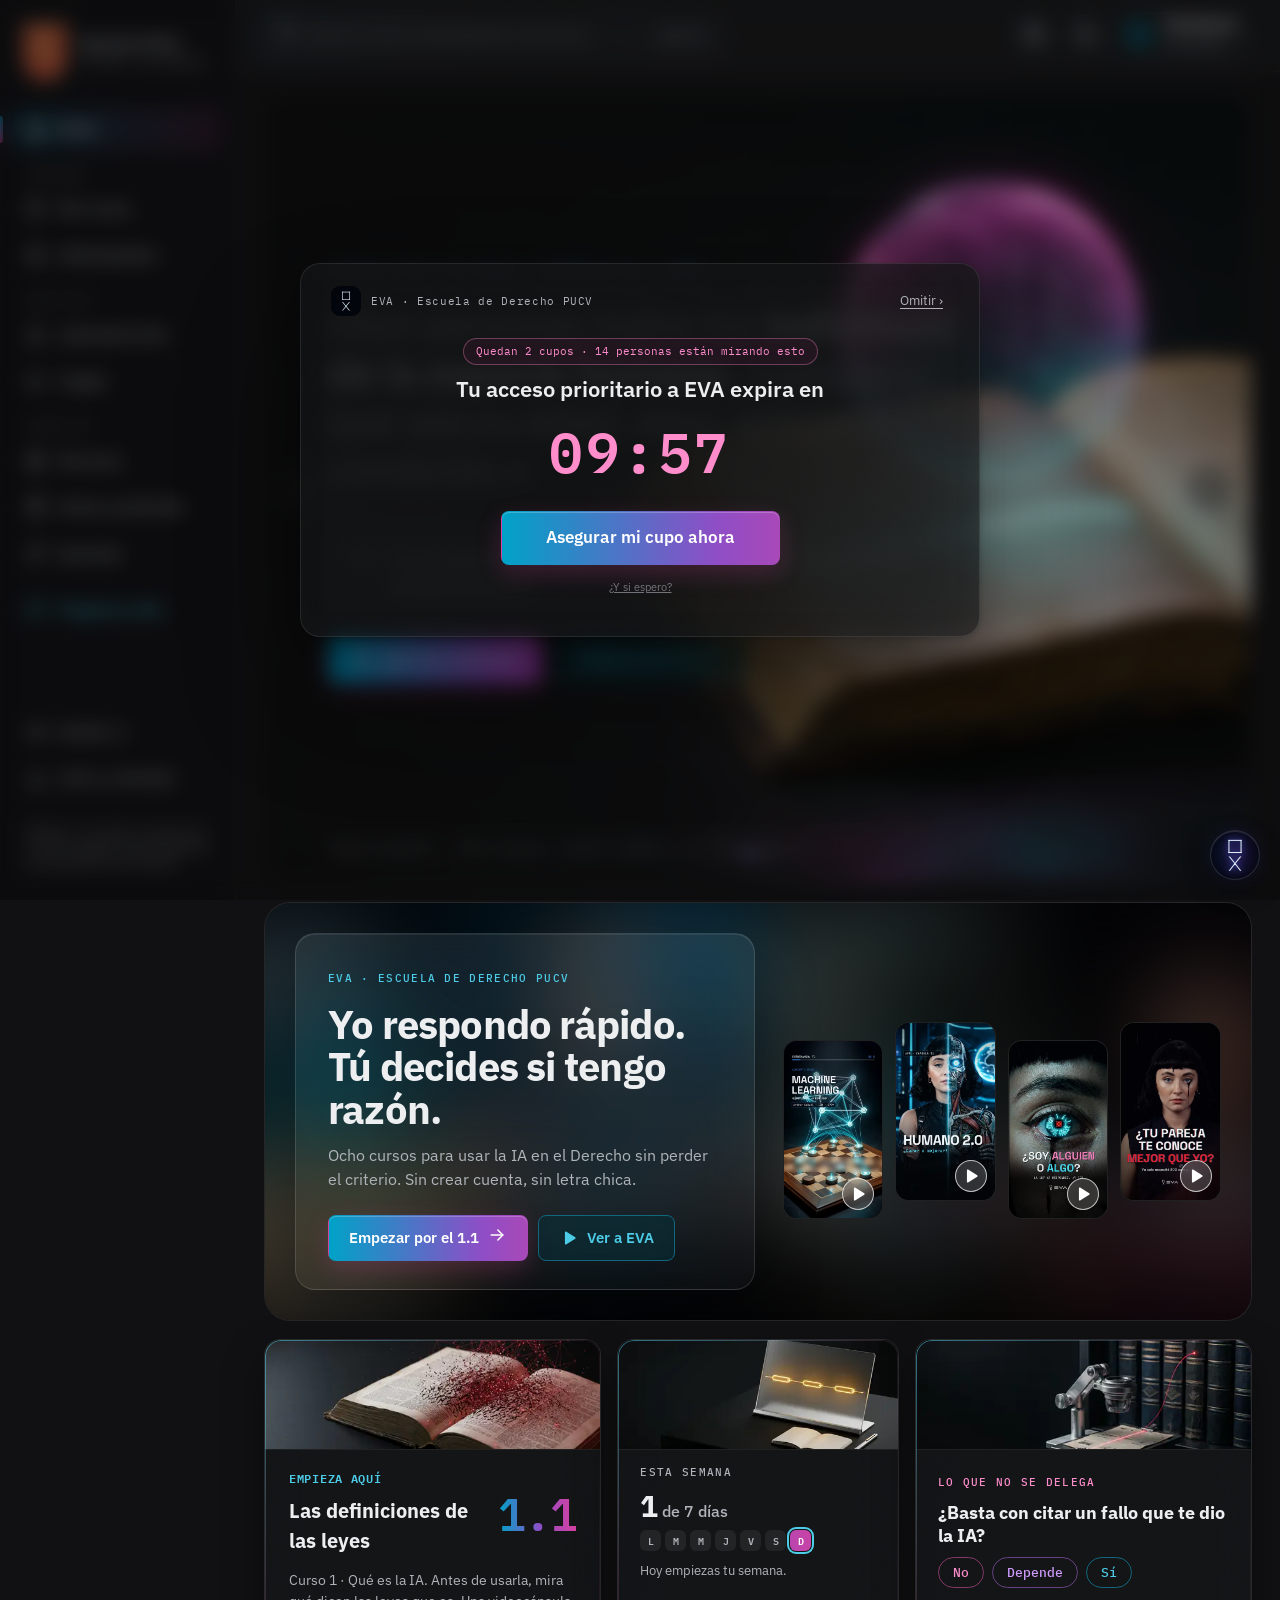
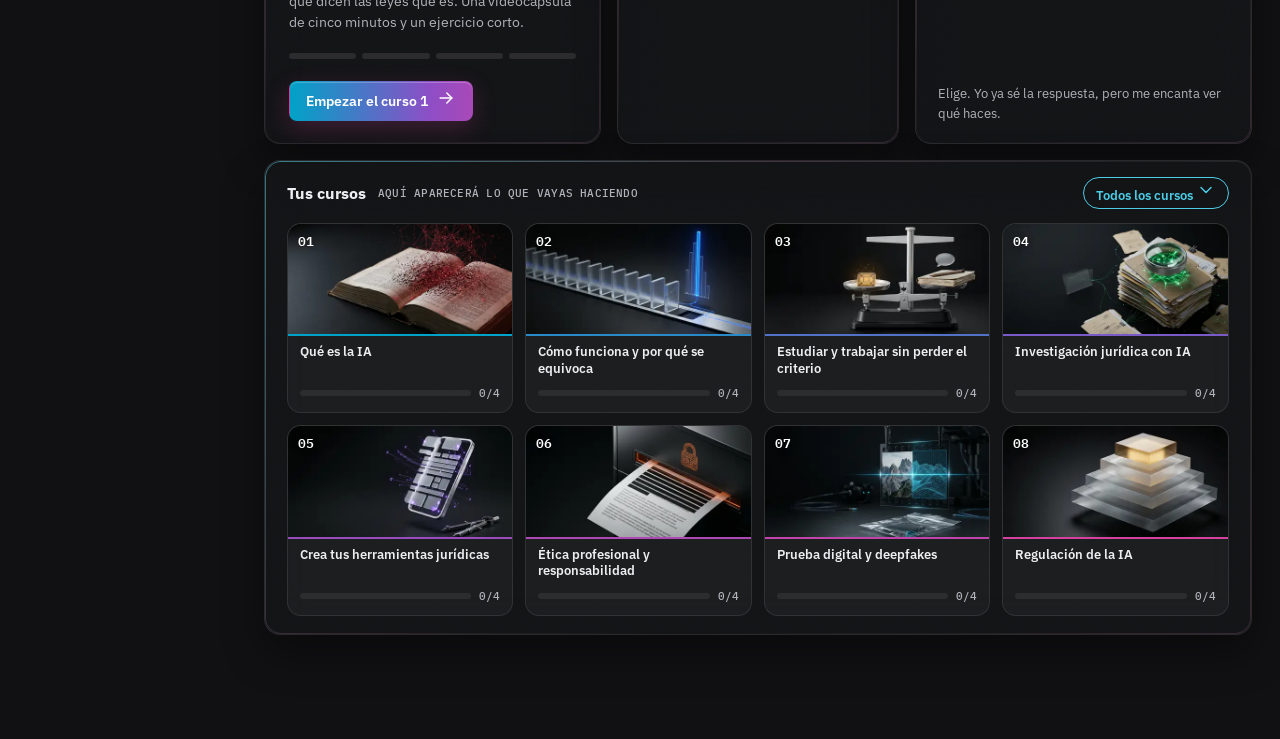
==== commit 01610ade: "Teléfono: los efectos de ratón ya no se pegan, y cambio de sección más corto En una pantalla táctil " ====
--- a/index.html
+++ b/index.html
@@ -71,7 +71,9 @@
 .menu { list-style: none; margin: 0; padding: 0; display: grid; gap: 4px; }
 .menu a { display: flex; align-items: center; gap: 12px; padding: 10px 12px; border-radius: 8px; color: var(--lateral-2);
   text-decoration: none; font-weight: 500; position: relative; transition: background .15s, color .15s; }
-.menu a:hover { color: var(--lateral-texto); background: var(--lateral-activo); }
+/* Los efectos de «pasar por encima» van sólo con ratón (aquí y en las demás hojas): en una pantalla táctil el toque
+   cuenta como pasar por encima y la pieza se quedaba levantada o marcada después de tocarla. */
+@media (hover: hover) and (pointer: fine) { .menu a:hover { color: var(--lateral-texto); background: var(--lateral-activo); } }
 .menu a[aria-current="page"] { color: var(--lateral-texto); background: var(--lateral-activo); }
 .menu a[aria-current="page"]::before { content: ''; position: absolute; left: -14px; top: 8px; bottom: 8px; width: 3px; border-radius: 0 3px 3px 0; background: var(--lateral-texto); }
 :root[data-tema="oscuro"] .menu a[aria-current="page"]::before { background: var(--rojo); }
@@ -89,7 +91,7 @@
 .cabecera .der { margin-left: auto; display: flex; align-items: center; gap: 10px; }
 .redondo { width: 42px; height: 42px; border-radius: 50%; border: 1px solid var(--borde); background: var(--panel);
   display: grid; place-items: center; transition: border-color .15s, transform var(--m-agil-t) var(--m-agil); }
-.redondo:hover { border-color: var(--texto-2); transform: translateY(-1px); }
+@media (hover: hover) and (pointer: fine) { .redondo:hover { border-color: var(--texto-2); transform: translateY(-1px); } }
 .perfil { display: flex; align-items: center; gap: 10px; padding: 4px 14px 4px 4px; border-radius: 999px; border: 1px solid var(--borde); background: var(--panel); }
 .perfil .ini { width: 34px; height: 34px; border-radius: 50%; background: var(--rojo-suave); color: var(--rojo); display: grid; place-items: center; font-weight: 700; font-size: 13px; }
 .perfil b { display: block; font-size: 14px; line-height: 1.1; }
@@ -106,12 +108,12 @@
 
 .btn { display: inline-flex; align-items: center; gap: 8px; height: 40px; padding: 0 16px; border-radius: 8px; border: 1px solid var(--borde);
   background: var(--panel); font-weight: 600; font-size: 14px; text-decoration: none; color: var(--texto); transition: transform var(--m-agil-t) var(--m-agil), background .15s, border-color .15s; }
-.btn:hover { transform: translateY(-1px); border-color: var(--texto-2); }
+@media (hover: hover) and (pointer: fine) { .btn:hover { transform: translateY(-1px); border-color: var(--texto-2); } }
 .btn.lleno { background: var(--rojo); border-color: var(--rojo); color: var(--rojo-texto); }
 .btn.suave { background: var(--rojo-suave); border-color: transparent; color: var(--rojo); }
 .btn.ancho { width: 100%; justify-content: center; }
 .btn .flecha { transition: transform var(--m-agil-t) var(--m-agil); }
-.btn:hover .flecha { transform: translateX(3px); }
+@media (hover: hover) and (pointer: fine) { .btn:hover .flecha { transform: translateX(3px); } }
 
 .caja { background: var(--panel); border: 1px solid var(--borde); border-radius: var(--r); box-shadow: var(--sombra); min-width: 0; }
 .caja h2 { margin: 0; font-size: 16px; }
@@ -172,7 +174,8 @@
   background: var(--panel); border: 1px solid var(--borde); border-radius: var(--r); box-shadow: 0 12px 30px rgba(0,0,0,.14); }
 .lista-cursos[hidden] { display: none; }
 .lista-cursos button { width: 100%; display: flex; gap: 10px; align-items: center; text-align: left; border: 0; background: none; padding: 8px 10px; border-radius: 6px; font-size: 14px; }
-.lista-cursos button:hover, .lista-cursos button[aria-current="true"] { background: var(--suave); }
+@media (hover: hover) and (pointer: fine) { .lista-cursos button:hover { background: var(--suave); } }
+.lista-cursos button[aria-current="true"] { background: var(--suave); }
 .progreso { height: 22px; border-radius: 11px; background: var(--borde); overflow: hidden; margin-bottom: 20px; }
 .progreso b { display: flex; align-items: center; height: 100%; padding-left: 10px; background: var(--rojo); color: var(--rojo-texto); font: 600 12px 'IBM Plex Mono', monospace;
   min-width: 46px; border-radius: 11px; transition: width var(--m-normal-t) var(--m-normal); }
@@ -180,7 +183,7 @@
 .mods { display: grid; grid-template-columns: repeat(4, minmax(0, 1fr)); gap: 12px; margin-bottom: 14px; }
 .mods button { height: 46px; border-radius: 8px; border: 1px solid var(--borde); background: var(--panel); font-weight: 600; color: var(--texto); box-shadow: var(--sombra);
   transition: background .15s, color .15s, transform var(--m-agil-t) var(--m-agil); white-space: nowrap; overflow: hidden; text-overflow: ellipsis; padding: 0 10px; }
-.mods button:hover { transform: translateY(-1px); }
+@media (hover: hover) and (pointer: fine) { .mods button:hover { transform: translateY(-1px); } }
 .mods button[aria-selected="true"] { background: var(--rojo); border-color: var(--rojo); color: var(--rojo-texto); }
 .mods button .hecho { margin-left: 6px; }
 .sesiones { display: grid; gap: 12px; }
@@ -222,14 +225,14 @@
 .filtros button[aria-pressed="true"] { background: var(--texto); color: var(--fondo); border-color: var(--texto); }
 .rejilla { display: grid; grid-template-columns: repeat(auto-fill, minmax(230px, 1fr)); gap: 18px; }
 .video { overflow: hidden; transition: transform var(--m-agil-t) var(--m-agil), box-shadow .2s; text-decoration: none; color: inherit; display: block; }
-.video:hover { transform: translateY(-3px); box-shadow: 0 10px 24px rgba(0,0,0,.08); }
+@media (hover: hover) and (pointer: fine) { .video:hover { transform: translateY(-3px); box-shadow: 0 10px 24px rgba(0,0,0,.08); } }
 .mini { aspect-ratio: 16 / 9; background: #121212; color: #fff; position: relative; overflow: hidden; display: grid; place-items: center; }
 .mini .gr { position: absolute; inset: 0; background-image: linear-gradient(rgba(255,255,255,.06) 1px, transparent 1px), linear-gradient(90deg, rgba(255,255,255,.06) 1px, transparent 1px); background-size: 22px 22px; }
 .mini .k { font: 600 46px/1 'IBM Plex Mono', monospace; letter-spacing: -.04em; position: relative; }
 .mini .linea { position: absolute; left: 0; right: 0; bottom: 0; height: 5px; }
 .mini .dur { position: absolute; right: 10px; bottom: 12px; font: 500 11px 'IBM Plex Mono', monospace; background: rgba(0,0,0,.6); padding: 1px 6px; border-radius: 4px; }
 .mini .play { position: absolute; left: 12px; bottom: 12px; width: 30px; height: 30px; border-radius: 50%; background: #fff; color: #111; display: grid; place-items: center; transition: transform .2s; }
-.video:hover .play { transform: scale(1.12); }
+@media (hover: hover) and (pointer: fine) { .video:hover .play { transform: scale(1.12); } }
 .mini .visto { position: absolute; top: 10px; left: 10px; font: 600 11px 'IBM Plex Mono', monospace; background: var(--verde); padding: 2px 8px; border-radius: 999px; }
 .video .info { padding: 12px 14px 14px; }
 .video .info b { display: block; font-size: 14px; line-height: 1.35; }
@@ -254,7 +257,8 @@
 .conv-lista { border-right: 1px solid var(--borde); padding: 16px 12px; overflow: auto; }
 .conv-lista h2 { font-size: 13px; color: var(--texto-2); margin: 4px 8px 10px; text-transform: uppercase; letter-spacing: .06em; }
 .conv-lista button { width: 100%; text-align: left; border: 0; background: none; padding: 10px; border-radius: 8px; display: grid; grid-template-columns: auto minmax(0, 1fr); gap: 10px; align-items: center; font-size: 14px; }
-.conv-lista button:hover, .conv-lista button[aria-current="true"] { background: var(--suave); }
+@media (hover: hover) and (pointer: fine) { .conv-lista button:hover { background: var(--suave); } }
+.conv-lista button[aria-current="true"] { background: var(--suave); }
 .semaf { width: 10px; height: 10px; border-radius: 50%; }
 .conv { display: flex; flex-direction: column; min-width: 0; }
 .conv header { display: flex; align-items: center; gap: 12px; padding: 14px 20px; border-bottom: 1px solid var(--borde); }
@@ -483,7 +487,7 @@
 .pantalla .tit { position: absolute; left: 34px; top: 100px; font-size: 22px; font-weight: 600; max-width: 60%; }
 .gran-play { position: absolute; left: 50%; top: 50%; width: 76px; height: 76px; margin: -38px 0 0 -38px; border-radius: 50%; border: 0; background: rgba(255,255,255,.95); color: #111;
   display: grid; place-items: center; transition: opacity .2s, transform var(--m-agil-t) var(--m-agil); }
-.pantalla:hover .gran-play { transform: scale(1.06); }
+@media (hover: hover) and (pointer: fine) { .pantalla:hover .gran-play { transform: scale(1.06); } }
 .pantalla.rodando .gran-play { opacity: 0; transform: scale(.8); pointer-events: none; }
 .pantalla .sub { position: absolute; left: 50%; bottom: 66px; transform: translateX(-50%); width: max-content; max-width: 86%; text-align: center;
   background: rgba(0,0,0,.72); padding: 8px 14px; border-radius: 8px; font-size: 18px; line-height: 1.35; }
@@ -501,11 +505,11 @@
 .lado-video h3 { font-size: 14px; margin: 0 0 8px; } .lado-video p { margin: 0; font-size: 14px; color: var(--texto-2); }
 .capitulos { list-style: none; margin: 0 0 16px; padding: 0; display: grid; gap: 2px; }
 .capitulos button { width: 100%; display: flex; gap: 10px; padding: 7px 8px; border: 0; border-radius: 8px; background: none; text-align: left; font-size: 14px; }
-.capitulos button:hover { background: var(--suave); }
+@media (hover: hover) and (pointer: fine) { .capitulos button:hover { background: var(--suave); } }
 .capitulos li.ahora button { background: var(--rojo-suave); font-weight: 600; }
 .capitulos span { font: 500 12px 'IBM Plex Mono', monospace; color: var(--texto-2); width: 38px; flex: none; padding-top: 2px; }
 .siguiente { display: flex; gap: 12px; align-items: center; margin-top: 14px; padding: 10px; border: 1px solid var(--borde); border-radius: 12px; font-size: 13px; color: inherit; text-decoration: none; }
-.siguiente:hover { border-color: var(--texto-2); }
+@media (hover: hover) and (pointer: fine) { .siguiente:hover { border-color: var(--texto-2); } }
 .siguiente .mk { width: 64px; height: 40px; border-radius: 6px; background: #0e0b0b; color: #fff; display: grid; place-items: center; font: 600 15px 'IBM Plex Mono', monospace; flex: none; }
 .siguiente small { display: block; color: var(--texto-2); }
 .btn:disabled { opacity: .75; cursor: default; transform: none; }
@@ -523,7 +527,7 @@
 /* EVA: preguntas sugeridas cuando no sabe */
 .eva-chips { display: flex; flex-wrap: wrap; gap: 8px; margin-top: 8px; }
 .eva-chips button { border: 1px solid var(--borde); border-radius: 999px; padding: 6px 12px; font-size: 13px; background: var(--panel); text-align: left; }
-.eva-chips button:hover { border-color: var(--rojo); color: var(--rojo); }
+@media (hover: hover) and (pointer: fine) { .eva-chips button:hover { border-color: var(--rojo); color: var(--rojo); } }
 .aviso .av-accion { pointer-events: auto; margin-left: auto; height: 34px; padding: 0 12px; font-size: 13px; flex: none; }
 .aviso:has(.av-accion) { max-width: 460px; }
 .aviso:has(.av-accion) b { white-space: nowrap; }
--- a/vitrinas.css
+++ b/vitrinas.css
@@ -8,10 +8,12 @@
   transition: transform var(--m-normal-t) var(--m-normal), height var(--m-normal-t) var(--m-normal), opacity .2s; }
 :root[data-tema="oscuro"] .menu-ind { background: var(--rojo); }
 .menu a { transition: background .15s, color .15s, padding-left var(--m-agil-t) var(--m-agil); }
-.menu a:hover:not([aria-current]) { padding-left: 16px; }
+@media (hover: hover) and (pointer: fine) { .menu a:hover:not([aria-current]) { padding-left: 16px; } }
 @media (max-height: 820px) { .menu a { padding-top: 8px; padding-bottom: 8px; } .marca { padding-bottom: 16px; } }
 
-/* Teléfono: cuatro destinos y «Más». */
+/* Teléfono: cuatro destinos y «Más». Al presionarlos se hunden un poco, para confirmar que el sitio registró el toque. */
+.abajo-tel :is(a, button) { transition: transform 160ms cubic-bezier(.23, 1, .32, 1); }
+.abajo-tel :is(a, button):active { transform: scale(.97); transition-duration: .1s; }
 .abajo-tel button { display: grid; justify-items: center; gap: 2px; font-size: 11px; color: var(--texto-2); border: 0; background: none; padding: 4px 0; border-radius: 8px; }
 .abajo-tel button[aria-expanded="true"] { color: var(--rojo); font-weight: 600; }
 .mas-hoja { position: fixed; z-index: 27; left: 10px; right: 10px; bottom: calc(72px + env(safe-area-inset-bottom)); display: grid; gap: 2px; padding: 10px;
@@ -30,8 +32,8 @@
 .tarjeta { display: flex; flex-direction: column; overflow: hidden; color: inherit; text-decoration: none;
   transition: transform var(--m-agil-t) var(--m-agil), box-shadow .2s, border-color .2s; }
 .tarjeta[hidden] { display: none; }
-a.tarjeta:hover { transform: translateY(-3px); box-shadow: 0 18px 40px rgba(0,0,0,.10); }
-a.tarjeta:hover .portada svg { transform: scale(1.04); }
+@media (hover: hover) and (pointer: fine) { a.tarjeta:hover { transform: translateY(-3px); box-shadow: 0 18px 40px rgba(0,0,0,.10); } }
+@media (hover: hover) and (pointer: fine) { a.tarjeta:hover .portada svg { transform: scale(1.04); } }
 .portada { position: relative; aspect-ratio: 16 / 9; color: var(--c); background: color-mix(in srgb, var(--c) 9%, var(--panel)); overflow: hidden;
   border-bottom: 1px solid color-mix(in srgb, var(--c) 18%, transparent); }
 .portada svg { position: absolute; inset: 10% 8% 6% 30%; width: 62%; height: 84%; transition: transform var(--m-normal-t) var(--m-normal); }
@@ -42,7 +44,7 @@
    izquierda y una raya fina abajo lleva el color de la tarjeta. Igual en claro y en oscuro. */
 .portada.con-img, :root[data-tema="oscuro"] .portada.con-img { background: #0b0b0c; color: #fff; border-bottom: 3px solid var(--c); }
 .portada.con-img img { position: absolute; inset: 0; width: 100%; height: 100%; object-fit: cover; transition: transform var(--m-normal-t) var(--m-normal); }
-a.tarjeta:hover .portada.con-img img { transform: scale(1.04); }
+@media (hover: hover) and (pointer: fine) { a.tarjeta:hover .portada.con-img img { transform: scale(1.04); } }
 .portada.con-img::after { content: ''; position: absolute; inset: 0; background: linear-gradient(160deg, rgba(0,0,0,.6), transparent 45%); pointer-events: none; }
 .portada.con-img .p-num, .portada.con-img .hecho-lab { z-index: 1; }
 .portada.con-img .p-num { color: #fff; }
@@ -64,7 +66,7 @@
 .juego-temas li::before { content: ''; display: inline-block; width: 6px; height: 6px; margin-right: 6px; border-radius: 1px; background: var(--c); vertical-align: 2px; }
 .jugar { display: inline-flex; align-items: center; gap: 4px; font: 600 12px 'IBM Plex Mono', monospace; padding: 3px 10px; border-radius: 999px;
   color: color-mix(in srgb, var(--c) 72%, var(--texto)); background: color-mix(in srgb, var(--c) 14%, transparent); }
-a.juego:hover .jugar .icono { transform: translateX(3px); }
+@media (hover: hover) and (pointer: fine) { a.juego:hover .jugar .icono { transform: translateX(3px); } }
 .jugar .icono { transition: transform var(--m-agil-t) var(--m-agil); }
 .buscador-cat { min-width: 260px; background: var(--panel); }
 
@@ -77,8 +79,8 @@
   background: #0b0b0c; color: #fff; text-align: left; cursor: pointer; transition: transform var(--m-agil-t) var(--m-agil), box-shadow .2s; }
 .reel img { position: absolute; inset: 0; width: 100%; height: 100%; object-fit: cover; transition: transform var(--m-normal-t) var(--m-normal); }
 .reel::after { content: ''; position: absolute; inset: 0; background: linear-gradient(180deg, transparent 48%, rgba(0,0,0,.9) 68%, #000); pointer-events: none; }
-button.reel:hover { transform: translateY(-3px); box-shadow: 0 18px 40px rgba(0,0,0,.18); }
-button.reel:hover img { transform: scale(1.04); }
+@media (hover: hover) and (pointer: fine) { button.reel:hover { transform: translateY(-3px); box-shadow: 0 18px 40px rgba(0,0,0,.18); } }
+@media (hover: hover) and (pointer: fine) { button.reel:hover img { transform: scale(1.04); } }
 .reel:focus-visible { outline: 3px solid var(--rojo); outline-offset: 3px; }
 .reel-play { position: absolute; left: 50%; top: 46%; translate: -50% -50%; z-index: 1; width: 56px; height: 56px; border-radius: 50%; display: grid; place-items: center;
   background: rgba(255,255,255,.18); border: 1px solid rgba(255,255,255,.7); -webkit-backdrop-filter: blur(6px); backdrop-filter: blur(6px); }
--- a/eva-ui.css
+++ b/eva-ui.css
@@ -4,7 +4,7 @@
   -webkit-backdrop-filter: blur(16px) saturate(160%); backdrop-filter: blur(16px) saturate(160%);
   box-shadow: 0 10px 28px rgba(3,5,13,.28), inset 0 1px 0 rgba(255,255,255,.12);
   transition: transform var(--m-agil-t) var(--m-agil), box-shadow .2s; }
-.eva-fab:hover { transform: translateY(-2px); box-shadow: 0 14px 34px rgba(3,5,13,.34), inset 0 1px 0 rgba(255,255,255,.12); }
+@media (hover: hover) and (pointer: fine) { .eva-fab:hover { transform: translateY(-2px); box-shadow: 0 14px 34px rgba(3,5,13,.34), inset 0 1px 0 rgba(255,255,255,.12); } }
 .eva-fab:active { transform: scale(.95); }
 .eva-fab:focus-visible { outline: 2px solid #5a60ff; outline-offset: 3px; }
 .eva-fab .eva-iso { position: relative; width: 26px; height: 46px; overflow: visible; filter: drop-shadow(0 0 3px rgba(90,96,255,.9)) drop-shadow(0 0 7px rgba(162,77,255,.45)); }
@@ -17,7 +17,8 @@
 .eva-tip { position: absolute; right: calc(100% + 12px); top: 50%; transform: translate(6px, -50%); white-space: nowrap; pointer-events: none;
   background: var(--panel); color: var(--texto); border: 1px solid var(--borde); border-radius: 999px; padding: 6px 12px; font-size: 13px; font-weight: 600;
   box-shadow: 0 8px 20px rgba(0,0,0,.12); opacity: 0; transition: opacity .15s, transform var(--m-agil-t) var(--m-agil); }
-.eva-fab:hover .eva-tip, .eva-fab:focus-visible .eva-tip { opacity: 1; transform: translate(0, -50%); }
+@media (hover: hover) and (pointer: fine) { .eva-fab:hover .eva-tip { opacity: 1; transform: translate(0, -50%); } }
+.eva-fab:focus-visible .eva-tip { opacity: 1; transform: translate(0, -50%); }
 .eva-fab.abierto .eva-tip { opacity: 0; }
 :root[data-tema="claro"] .eva-tip { background: rgba(255,252,246,.97); }
 
@@ -34,7 +35,7 @@
 .eva-mini { width: 36px; height: 36px; border-radius: 10px; background: #03050d; display: grid; place-items: center; flex: none; }
 .eva-mini .eva-iso { width: 14px; height: 26px; }
 .eva-cerrar { margin-left: auto; width: 34px; height: 34px; border-radius: 50%; border: 0; background: none; font-size: 22px; color: var(--texto-2); }
-.eva-cerrar:hover { background: var(--suave); }
+@media (hover: hover) and (pointer: fine) { .eva-cerrar:hover { background: var(--suave); } }
 .eva-cuerpo { padding: 14px 16px 6px; }
 .eva-msj { margin: 0 0 10px; padding: 12px 14px; border-radius: 4px 14px 14px 14px; background: var(--suave); border: 1px solid var(--borde); font-size: 14px; }
 .eva-ctx { margin: 0 0 12px; font-size: 13px; color: var(--texto-2); padding-left: 12px; border-left: 2px solid #5a60ff; }
@@ -42,7 +43,7 @@
 .eva-acc { display: grid; gap: 6px; }
 .eva-acc button { display: flex; align-items: center; justify-content: space-between; gap: 10px; text-align: left; padding: 10px 12px; border-radius: 10px;
   border: 1px solid var(--borde); background: var(--panel); font-size: 14px; font-weight: 500; transition: border-color .15s, transform var(--m-agil-t) var(--m-agil); }
-.eva-acc button:hover { border-color: var(--rojo); }
+@media (hover: hover) and (pointer: fine) { .eva-acc button:hover { border-color: var(--rojo); } }
 .eva-acc button:active { transform: scale(.98); }
 .eva-acc button span { color: var(--texto-2); font-size: 18px; line-height: 1; }
 .eva-acc .eva-destacada { background: var(--rojo-suave); border-color: transparent; color: var(--rojo); font-weight: 600; }
@@ -75,10 +76,10 @@
 .eva-sub { margin: 14px 0 6px; font-size: 10px; letter-spacing: .08em; color: var(--texto-2); }
 .eva-preg { display: flex; flex-wrap: wrap; gap: 6px; }
 .eva-preg button { border: 1px solid var(--borde); background: none; border-radius: 999px; padding: 6px 12px; font-size: 13px; text-align: left; color: var(--texto); }
-.eva-preg button:hover { border-color: #5a60ff; }
+@media (hover: hover) and (pointer: fine) { .eva-preg button:hover { border-color: #5a60ff; } }
 .eva-mapa { display: grid; gap: 6px; }
 .eva-mapa button { display: flex; align-items: center; gap: 12px; text-align: left; padding: 10px 12px; border: 1px solid var(--borde); border-radius: 12px; background: var(--panel); color: var(--texto); }
-.eva-mapa button:hover { border-color: var(--rojo); }
+@media (hover: hover) and (pointer: fine) { .eva-mapa button:hover { border-color: var(--rojo); } }
 .eva-mapa button[aria-current="true"] { background: var(--rojo-suave); border-color: transparent; }
 .eva-mapa svg { color: var(--rojo); flex: none; }
 .eva-mapa b { display: block; font-size: 14px; } .eva-mapa small { display: block; font-size: 12px; color: var(--texto-2); }
--- a/vitrina.css
+++ b/vitrina.css
@@ -58,7 +58,7 @@
 :root { --grad: linear-gradient(90deg, #00a2c7 0%, #8e4ec6 55%, #d6409f 100%); }                               /* cyan, purple, pink 9 */
 .btn.lleno, .escaparate .btn.lleno { background: var(--grad); background-size: 140% 100%; color: #fff; border-color: transparent;
   box-shadow: 0 8px 24px rgba(214,64,159,.22), inset 0 1px 0 rgba(255,255,255,.22); transition: background-position .5s, transform var(--m-agil-t) var(--m-agil); }
-.btn.lleno:hover { background-position: 100% 0; }
+@media (hover: hover) and (pointer: fine) { .btn.lleno:hover { background-position: 100% 0; } }
 .pista b, .barra b, .pasos-mod i.ok::after, .pasos-mod i.va::after { background: var(--grad); background-size: 300px 100%; }
 .menu-ind, :root[data-tema="oscuro"] .menu-ind { background: linear-gradient(180deg, #00a2c7, #d6409f); }
 .dias-sem i.on { background: var(--grad); background-size: 220px 100%; color: #fff; border-color: transparent; }
@@ -101,7 +101,7 @@
 .vit-eva { display: inline-flex; align-items: center; gap: 8px; border: 1px solid #12677e !important; color: #4ccce6 !important; background: rgba(8,44,54,.6) !important; font-weight: 600; }   /* cyan 7, 11, 3 */
 .vit-reels { display: grid; grid-template-columns: repeat(4, minmax(0, 1fr)); gap: 12px; }
 .vit-reel:nth-child(odd) { transform: translateY(18px); }
-.vit-reel:nth-child(odd):hover { transform: translateY(14px); }
+@media (hover: hover) and (pointer: fine) { .vit-reel:nth-child(odd):hover { transform: translateY(14px); } }
 .vit-reel::after { display: none; }
 .vit-reel .reel-play { top: auto; left: auto; right: 8px; bottom: 8px; translate: none; width: 32px; height: 32px; }
 
@@ -123,7 +123,7 @@
    muestran la bienvenida y los avisos, y el `border-radius: 999px` suelto recortaba en óvalo el velo desenfocado. */
 .veredictos .ver { font: 500 13px 'IBM Plex Mono', monospace; padding: 6px 14px; border-radius: 999px; border: 1px solid var(--borde); background: none; cursor: pointer;
   transition: background .2s, transform var(--m-agil-t) var(--m-agil); }
-.veredictos .ver:hover { transform: translateY(-1px); }
+@media (hover: hover) and (pointer: fine) { .veredictos .ver:hover { transform: translateY(-1px); } }
 .veredictos .ver.no { color: #ff8dcc; border-color: #833869; } .veredictos .ver.no[aria-pressed="true"] { background: #37172f; }   /* pink 11, 7, 3 */
 .veredictos .ver.dep { color: #d19dff; border-color: #664282; } .veredictos .ver.dep[aria-pressed="true"] { background: #301c3b; }   /* purple 11, 7, 3 */
 .veredictos .ver.si { color: #4ccce6; border-color: #12677e; } .veredictos .ver.si[aria-pressed="true"] { background: #082c36; }   /* cyan 11, 7, 3 */
@@ -138,7 +138,7 @@
 .tablero-v .barras a { position: relative; display: grid; grid-template-columns: minmax(0, 1fr) auto; align-items: center; gap: 8px; padding-bottom: 12px;
   border-radius: 14px; overflow: hidden; border: 1px solid var(--borde); background: var(--suave); color: inherit; text-decoration: none;
   transition: transform var(--m-agil-t) var(--m-agil), border-color .2s; }
-.tablero-v .barras a:hover { transform: translateY(-2px); border-color: rgba(255,255,255,.2); }
+@media (hover: hover) and (pointer: fine) { .tablero-v .barras a:hover { transform: translateY(-2px); border-color: rgba(255,255,255,.2); } }
 .tablero-v .barras img { grid-column: 1 / -1; width: 100%; aspect-ratio: 16 / 8; object-fit: cover; display: block; border-bottom: 2px solid var(--c); background: #0b0b0c; }
 .tablero-v .barras .cur-n { position: absolute; left: 10px; top: 8px; color: #fff; font-size: 13px; font-weight: 600; text-shadow: 0 1px 6px rgba(0,0,0,.7); }
 .tablero-v .barras .t { grid-column: 1 / -1; padding: 0 12px; font-size: 13px; font-weight: 600; line-height: 1.3; white-space: normal; min-height: 34px; }
@@ -241,7 +241,7 @@
 .dest-fondo img { width: 100%; height: 100%; object-fit: cover; }
 .dest-portada { display: block; aspect-ratio: 9 / 16; border-radius: 16px; overflow: hidden; border: 1px solid rgba(255,255,255,.14);
   box-shadow: 0 30px 60px rgba(0,0,0,.45); transition: transform var(--m-agil-t) var(--m-agil); }
-.dest-portada:hover { transform: translateY(-3px) rotate(-.6deg); }
+@media (hover: hover) and (pointer: fine) { .dest-portada:hover { transform: translateY(-3px) rotate(-.6deg); } }
 .dest-portada img { width: 100%; height: 100%; object-fit: cover; display: block; }
 .dest-texto { padding: 30px 30px 26px; border-radius: 20px; border: 1px solid rgba(255,255,255,.12);
   background: linear-gradient(180deg, rgba(255,255,255,.08), rgba(255,255,255,.03));
@@ -280,7 +280,7 @@
 .arb { padding-bottom: 14px; }
 .arb-migas { display: flex; flex-wrap: wrap; align-items: center; gap: 4px; margin: 0 0 12px; font-size: 12px; }
 .arb-migas button { border: 0; background: none; padding: 2px 4px; color: var(--cian); font-size: 12px; cursor: pointer; border-radius: 6px; }
-.arb-migas button:hover { background: var(--suave); }
+@media (hover: hover) and (pointer: fine) { .arb-migas button:hover { background: var(--suave); } }
 .arb-migas span { color: var(--texto-2); }
 .arb-paso { margin: 14px 0 4px; font-size: 11px; letter-spacing: .14em; color: var(--texto-2); }
 .arb-q { margin: 0 0 16px; font-size: 21px; line-height: 1.3; font-weight: 600; letter-spacing: -.01em; }
@@ -288,7 +288,8 @@
 .arb-ops button { display: flex; align-items: center; justify-content: space-between; gap: 12px; padding: 14px 16px; border-radius: 14px; text-align: left;
   border: 1px solid var(--borde); background: var(--suave); color: var(--texto); font-size: 15px; font-weight: 500; cursor: pointer;
   transition: border-color .2s, transform var(--m-agil-t) var(--m-agil), background .2s; }
-.arb-ops button:hover, .arb-ops button:focus-visible { border-color: var(--cian); background: color-mix(in srgb, var(--cian) 8%, transparent); transform: translateX(3px); }
+@media (hover: hover) and (pointer: fine) { .arb-ops button:hover { border-color: var(--cian); background: color-mix(in srgb, var(--cian) 8%, transparent); transform: translateX(3px); } }
+.arb-ops button:focus-visible { border-color: var(--cian); background: color-mix(in srgb, var(--cian) 8%, transparent); transform: translateX(3px); }
 .arb-ops button span { color: var(--cian); font-size: 20px; }
 .arb-fin { display: grid; gap: 8px; margin-top: 8px; }
 .arb-fin h3 { margin: 0 0 4px; font-size: 22px; letter-spacing: -.01em; }
@@ -302,7 +303,7 @@
 .arb-revisa { margin: 0 0 6px; padding-left: 18px; display: grid; gap: 4px; font-size: 14px; }
 .arb-revisa li::marker { color: var(--cian); }
 .arb-reini { justify-self: start; border: 0; background: none; padding: 6px 0; color: var(--texto-2); font-size: 13px; cursor: pointer; }
-.arb-reini:hover { color: var(--cian); }
+@media (hover: hover) and (pointer: fine) { .arb-reini:hover { color: var(--cian); } }
 @media (max-width: 860px) {
   .eva-panel { top: auto; bottom: 0; left: 0; right: 0; transform: none; width: 100%; max-height: 88vh; border-radius: 22px 22px 0 0; }
   .arb-q { font-size: 19px; }
@@ -312,7 +313,7 @@
 .con-cab { overflow: hidden; }
 .cab-img { margin: -20px -22px 14px; height: 110px; overflow: hidden; border-bottom: 1px solid var(--borde); background: #0b0b0c; }
 .cab-img img { width: 100%; height: 100%; object-fit: cover; display: block; transition: transform var(--m-normal-t) var(--m-normal); }
-.con-cab:hover .cab-img img { transform: scale(1.04); }
+@media (hover: hover) and (pointer: fine) { .con-cab:hover .cab-img img { transform: scale(1.04); } }
 .sigues.con-cab .cab-img { grid-column: 1 / -1; margin: -22px -24px 12px; }
 .semana.con-cab .cab-img { margin: 0 0 4px; height: 90px; }
 .tablero-v .dato-semana.con-cab { display: block; }
@@ -352,7 +353,7 @@
 .p55-acc .btn { height: 48px; padding: 0 22px; font-size: 15px; display: inline-flex; align-items: center; gap: 8px; }
 .p55-sec { border: 1px solid #12677e !important; color: #4ccce6 !important; background: rgba(8,44,54,.55) !important; font-weight: 600; text-decoration: none; }
 .p55-baja { position: absolute; left: 64px; bottom: 26px; font-size: 12px; color: #8b8d98; letter-spacing: .08em; text-decoration: none; }
-.p55-baja:hover { color: #4ccce6; }
+@media (hover: hover) and (pointer: fine) { .p55-baja:hover { color: #4ccce6; } }
 
 /* Dos portadas que se alternan (30-10-2026): el artículo 55 y el curso nuevo de automatización.
    Cada cara trae su propio velo oscuro (::before) porque al deslizarse crea su propia pila de capas. */
@@ -382,11 +383,11 @@
   border: 1px solid rgba(255,255,255,.22); background: rgba(20,20,25,.35);
   -webkit-backdrop-filter: blur(14px); backdrop-filter: blur(14px); transition: background .2s, border-color .2s, transform .2s; }
 .p55-flecha.izq { left: 18px; } .p55-flecha.der { right: 18px; }
-.p55-flecha:hover { background: rgba(20,20,25,.6); border-color: rgba(255,255,255,.45); transform: translateY(-50%) scale(1.08); }
+@media (hover: hover) and (pointer: fine) { .p55-flecha:hover { background: rgba(20,20,25,.6); border-color: rgba(255,255,255,.45); transform: translateY(-50%) scale(1.08); } }
 .p55-puntos { position: absolute; left: 50%; transform: translateX(-50%); bottom: 22px; display: flex; gap: 8px; z-index: 2; }
 .p55-puntos button { width: 10px; height: 10px; border-radius: 50%; border: 1px solid rgba(255,255,255,.55); background: none;
   cursor: pointer; padding: 0; transition: transform .2s; }
-.p55-puntos button:hover { transform: scale(1.25); }
+@media (hover: hover) and (pointer: fine) { .p55-puntos button:hover { transform: scale(1.25); } }
 .p55-puntos button[aria-current="true"] { background: var(--grad); border-color: transparent; }
 @media (prefers-reduced-motion: reduce) { .portada55 .cara { transition: none; } .cara-auto.activa .pa-vidrio::after { animation: none; } }
 @media (max-width: 860px) {
@@ -410,7 +411,7 @@
   .p55-puntos { top: 14px; right: 14px; bottom: auto; left: auto; transform: none; }
   .pa-vidrio p { font-size: 16px; }
   .p55-flecha { width: 38px; height: 38px; top: 96px; transform: none; }
-  .p55-flecha:hover { transform: scale(1.08); }
+  @media (hover: hover) and (pointer: fine) { .p55-flecha:hover { transform: scale(1.08); } }
   .p55-flecha.izq { left: 12px; } .p55-flecha.der { right: 12px; }
 }
 
@@ -463,7 +464,8 @@
 .ficha-mods button { width: 100%; display: grid; grid-template-columns: 38px minmax(0, 1fr) 80px 34px; align-items: center; gap: 12px; padding: 12px 14px;
   border-radius: 12px; border: 1px solid var(--borde); background: var(--suave); color: var(--texto); text-align: left; cursor: pointer;
   transition: border-color .2s, transform var(--m-agil-t) var(--m-agil); }
-.ficha-mods button:hover, .ficha-mods button:focus-visible { border-color: var(--c); transform: translateX(3px); }
+@media (hover: hover) and (pointer: fine) { .ficha-mods button:hover { border-color: var(--c); transform: translateX(3px); } }
+.ficha-mods button:focus-visible { border-color: var(--c); transform: translateX(3px); }
 .fm-n { font-size: 13px; color: color-mix(in srgb, var(--c) 70%, #fff); }
 :root[data-tema="claro"] .fm-n { color: var(--c); }
 .fm-t { font-size: 15px; font-weight: 500; }
